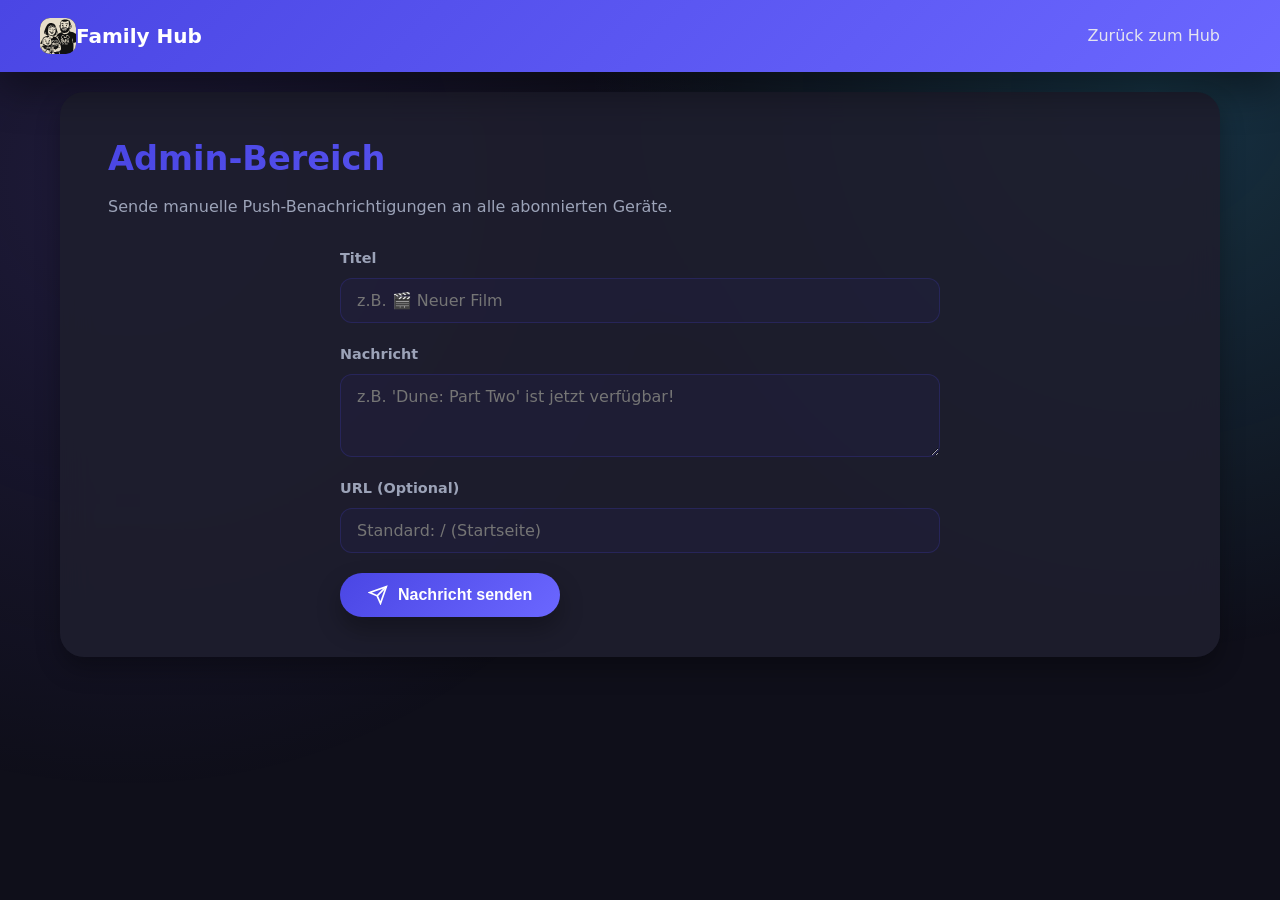
==== public/admin.html @ de60c460 "feat: Move admin area to a separate page" ====
<!DOCTYPE html>
<html lang="de">
<head>
    <meta charset="utf-8">
    <meta name="viewport" content="width=device-width, initial-scale=1.0, viewport-fit=cover">
    <title>Admin - Family Hub</title>
    <meta name="description" content="Admin-Bereich für den Family Hub.">
    <meta name="theme-color" content="#4A46E4">
    <link rel="stylesheet" href="styles.css">
</head>
<body>
    <!-- Sticky Header mit Navigation -->
    <header class="app-header">
        <div class="app-header__container">
            <div class="app-header__logo">
                <a href="index.html" style="display: flex; align-items: center; text-decoration: none; color: inherit;">
                    <img src="assets/icons/app-icon.svg" alt="Family Hub Logo">
                    <h1>Family Hub</h1>
                </a>
            </div>
            <nav class="app-header__nav">
                <a href="index.html" class="menu-item">Zurück zum Hub</a>
            </nav>
        </div>
    </header>

    <main>
        <!-- Admin Push Section -->
        <section id="admin" class="section" aria-labelledby="admin-heading">
            <div class="section__header">
                <h2 id="admin-heading">Admin-Bereich</h2>
                <p>Sende manuelle Push-Benachrichtigungen an alle abonnierten Geräte.</p>
            </div>
            <form id="pushForm" class="push-form">
                <div class="form-group">
                    <label for="pushTitle">Titel</label>
                    <input type="text" id="pushTitle" name="title" placeholder="z.B. 🎬 Neuer Film" required>
                </div>
                <div class="form-group">
                    <label for="pushBody">Nachricht</label>
                    <textarea id="pushBody" name="body" placeholder="z.B. 'Dune: Part Two' ist jetzt verfügbar!" required rows="3"></textarea>
                </div>
                <div class="form-group">
                    <label for="pushUrl">URL (Optional)</label>
                    <input type="text" id="pushUrl" name="url" placeholder="Standard: / (Startseite)">
                </div>
                <button type="submit" class="btn btn--primary">
                    <svg viewBox="0 0 24 24" fill="none" stroke="currentColor" stroke-width="2" style="width: 20px; height: 20px;">
                        <line x1="22" y1="2" x2="11" y2="13"></line><polygon points="22 2 15 22 11 13 2 9 22 2"></polygon>
                    </svg>
                    Nachricht senden
                </button>
                <div id="pushStatus" class="push-status"></div>
            </form>
        </section>
    </main>

    <script type="module" src="admin.js"></script>
</body>
</html>
---- public/styles.css ----
/* Family Hub - Enhanced Styles with Dark Mode, Modern Header & Animations */

:root {
    color-scheme: dark;

    /* Primary Colors */
    --color-primary: #4a46e4;
    --color-primary-dark: #362fbb;
    --color-primary-light: #6b67ff;

    /* Surface Colors (Dark Mode - Always) */
    --color-surface: #1e1e2e;
    --color-surface-alt: rgba(30, 30, 46, 0.9);
    --color-background: #0f0f1a;
    --color-text: #e4e4f0;
    --color-text-muted: #9ca3b8;

    /* Semantic Colors */
    --color-success: #10b981;
    --color-warning: #f59e0b;
    --color-error: #ef4444;
    --color-info: #3b82f6;

    /* Spacing & Layout */
    --radius-lg: 24px;
    --radius-md: 18px;
    --radius-sm: 12px;
    --radius-full: 999px;
    --dropdown-padding-block: clamp(20px, 3vw, 24px);
    --dropdown-padding-inline: clamp(24px, 6vw, 32px);

    /* Shadows */
    --shadow-lg: 0 32px 80px rgba(0, 0, 0, 0.5);
    --shadow-md: 0 18px 40px rgba(0, 0, 0, 0.4);
    --shadow-sm: 0 12px 24px rgba(0, 0, 0, 0.3);

    /* Typography */
    font-family: 'Segoe UI', system-ui, -apple-system, BlinkMacSystemFont, 'SF Pro Display', sans-serif;
    font-size: 16px;
    line-height: 1.6;

    /* Transitions */
    --transition-fast: 0.15s ease;
    --transition-base: 0.25s ease;
    --transition-slow: 0.4s ease;

    /* iOS Safe Areas */
    --safe-area-top: env(safe-area-inset-top, 0px);
    --safe-area-bottom: env(safe-area-inset-bottom, 0px);
    --safe-area-left: env(safe-area-inset-left, 0px);
    --safe-area-right: env(safe-area-inset-right, 0px);
    --header-offset: var(--safe-area-top);
}

@supports (padding-top: constant(safe-area-inset-top)) {
    :root {
        --safe-area-top: constant(safe-area-inset-top);
    }
}

@media (max-width: 768px) {
    :root {
        --header-offset: max(var(--safe-area-top), 12px);
    }
}

/* === BASE STYLES === */

* {
    box-sizing: border-box;
    margin: 0;
    padding: 0;
}

html {
    scroll-behavior: smooth;
    scroll-padding-top: calc(72px + var(--header-offset));
    height: 100%;
}

body {
    background: var(--color-background);
    color: var(--color-text);
    min-height: 100vh;
    padding-top: calc(72px + var(--header-offset)); /* Höhe des Headers */
    position: relative;
    width: 100%;
    overflow-x: hidden;
}

/* Gradient Background Overlay */
body::before {
    content: "";
    position: fixed;
    inset: 0;
    background: radial-gradient(circle at 10% 20%, rgba(116, 90, 241, 0.15), transparent 45%),
                radial-gradient(circle at 90% 10%, rgba(59, 215, 255, 0.18), transparent 40%);
    pointer-events: none;
    z-index: -2;
}

a {
    color: inherit;
    text-decoration: none;
    transition: color var(--transition-fast);
}

a:hover {
    color: var(--color-primary);
}

/* === STICKY HEADER === */

.app-header {
    position: fixed;
    top: 0;
    left: 0;
    right: 0;
    height: calc(72px + var(--header-offset));
    width: 100%;
    z-index: 9999;
    background: linear-gradient(135deg, var(--color-primary), var(--color-primary-light));
    box-shadow: var(--shadow-md);
    padding-top: var(--header-offset);
    display: flex;
    align-items: center;
    justify-content: center;
    transform: translateZ(0);
    will-change: transform;
    backface-visibility: hidden;
}

.app-header__container {
    width: min(1200px, 95vw);
    display: flex;
    justify-content: space-between;
    align-items: center;
}

.app-header__logo {
    display: flex;
    align-items: center;
    gap: 12px;
    color: white;
    text-decoration: none;
}

.app-header__logo img {
    height: 36px;
    border-radius: 10px;
}

.app-header__logo h1 {
    font-size: 1.25rem;
    font-weight: 600;
    white-space: nowrap;
}

.app-header__nav {
    display: flex;
    align-items: center;
    gap: 8px;
    position: relative;
}

.app-header__action {
    position: relative;
    display: flex;
    align-items: center;
}

.app-header__action--notifications {
    justify-content: flex-end;
}

.app-header__action--menu {
    justify-content: flex-end;
}

.nav-link {
    padding: 8px 16px;
    border-radius: var(--radius-full);
    color: rgba(255, 255, 255, 0.85);
    font-weight: 500;
    transition: all var(--transition-fast);
    font-size: 14px;
}

.nav-link:hover,
.nav-link:focus {
    color: white;
    background: rgba(255, 255, 255, 0.15);
}

.nav-link.active {
    color: white;
    background: rgba(255, 255, 255, 0.25);
    font-weight: 600;
}

.notification-toggle {
    position: relative;
    padding: 8px;
    border: none;
    border-radius: 50%;
    background: rgba(255, 255, 255, 0.2);
    color: white;
    cursor: pointer;
    transition: all var(--transition-fast);
    display: flex;
    align-items: center;
    justify-content: center;
}

.notification-toggle:hover,
.notification-toggle:focus {
    background: rgba(255, 255, 255, 0.3);
    transform: scale(1.05);
}

.notification-toggle svg {
    width: 20px;
    height: 20px;
}

.notification-toggle.active {
    background: var(--color-success);
}

.notification-badge {
    position: absolute;
    top: -4px;
    right: -4px;
    min-width: 18px;
    height: 18px;
    border-radius: 50%;
    background: var(--color-error);
    color: white;
    font-size: 11px;
    font-weight: 700;
    display: flex;
    align-items: center;
    justify-content: center;
    padding: 0 4px;
    animation: pulse 2s infinite;
}

@keyframes pulse {
    0%, 100% { transform: scale(1); }
    50% { transform: scale(1.1); }
}

/* === HAMBURGER MENU === */

.menu-toggle {
    padding: 8px;
    border: none;
    border-radius: 50%;
    background: rgba(255, 255, 255, 0.2);
    color: white;
    cursor: pointer;
    transition: all var(--transition-fast);
    display: flex;
    align-items: center;
    justify-content: center;
}

.menu-toggle:hover,
.menu-toggle:focus {
    background: rgba(255, 255, 255, 0.3);
    transform: scale(1.05);
}

.menu-toggle svg {
    width: 20px;
    height: 20px;
}

.menu-dropdown {
    position: absolute;
    top: calc(100% + 12px);
    right: 0;
    left: auto;
    margin: 0;
    background: var(--color-surface);
    border-radius: var(--radius-md);
    box-shadow: var(--shadow-lg);
    min-width: 200px;
    overflow: hidden;
    z-index: 1001;
    animation: dropdownEnter 0.2s ease;
}

.menu-dropdown.is-hidden {
    display: none;
}

@keyframes dropdownEnter {
    from {
        opacity: 0;
        transform: translateY(-10px);
    }
    to {
        opacity: 1;
        transform: translateY(0);
    }
}

.menu-item {
    display: block;
    padding: 12px 20px;
    color: var(--color-text);
    font-weight: 500;
    transition: all var(--transition-fast);
    border-left: 3px solid transparent;
}

.menu-item:hover {
    background: rgba(74, 70, 228, 0.08);
    border-left-color: var(--color-primary);
    color: var(--color-primary);
}

.menu-item.active {
    background: rgba(74, 70, 228, 0.12);
    border-left-color: var(--color-primary);
    color: var(--color-primary);
    font-weight: 600;
}

/* === NOTIFICATION DROPDOWN === */

.notification-dropdown {
    position: absolute;
    top: calc(100% + 12px);
    left: auto;
    right: 0;
    margin: 0;
    background: var(--color-surface);
    border-radius: var(--radius-md);
    box-shadow: var(--shadow-lg);
    min-width: 320px;
    max-width: min(90vw, 400px);
    max-height: min(70vh, 500px);
    z-index: 1001;
    animation: dropdownEnter 0.2s ease;
    display: flex;
    flex-direction: column;
}

.notification-dropdown.is-hidden {
    display: none;
}

.notification-header {
    display: flex;
    justify-content: space-between;
    align-items: center;
    padding: var(--dropdown-padding-block) var(--dropdown-padding-inline);
    border-bottom: 1px solid rgba(74, 70, 228, 0.1);
}

.notification-header h3 {
    margin: 0;
    font-size: 1.1rem;
    font-weight: 700;
}

.btn-text {
    background: none;
    border: none;
    color: var(--color-primary);
    font-size: 0.85rem;
    font-weight: 600;
    cursor: pointer;
    padding: 4px 8px;
    border-radius: var(--radius-sm);
    transition: all var(--transition-fast);
}

.btn-text:hover {
    background: rgba(74, 70, 228, 0.08);
}

.push-enable-section {
    padding: var(--dropdown-padding-block) var(--dropdown-padding-inline);
    display: flex;
    flex-direction: column;
    gap: 12px;
    border-bottom: 1px solid rgba(74, 70, 228, 0.08);
    background: rgba(74, 70, 228, 0.04);
}

.push-enable-text {
    margin: 0;
    color: var(--color-text-muted);
    font-size: 0.9rem;
    line-height: 1.5;
}

.push-enable-section .btn {
    align-self: flex-start;
}

.notification-history {
    flex: 1;
    overflow-y: auto;
    padding: var(--dropdown-padding-block) var(--dropdown-padding-inline);
    border-top: 1px solid rgba(74, 70, 228, 0.08);
    min-height: 0; /* Wichtig: Erlaubt dem Container zu schrumpfen */
}

.notification-history__heading {
    margin: 0;
    font-size: 0.95rem;
    font-weight: 600;
    color: var(--color-text);
    margin-bottom: 12px; /* Abstand zur Liste */
}

.notification-history__list {
    list-style: none;
    margin: 0;
    padding: 0;
    display: flex;
    flex-direction: column;
    gap: 8px;
}

.notification-history__item {
    display: flex;
    flex-direction: column;
    gap: 6px;
    padding: 12px;
    border-radius: var(--radius-md);
    background: rgba(74, 70, 228, 0.08);
    transition: background var(--transition-fast), transform var(--transition-fast);
}

.notification-history__item--link {
    cursor: pointer;
}

.notification-history__item--link:hover {
    background: rgba(74, 70, 228, 0.12);
    transform: translateY(-1px);
}

.notification-history__item--link:focus-visible {
    outline: 2px solid var(--color-primary);
    outline-offset: 2px;
}

.notification-history__meta {
    display: flex;
    justify-content: space-between;
    align-items: baseline;
    gap: 12px;
    font-size: 0.8rem;
    color: var(--color-text-muted);
}

.notification-history__title {
    font-weight: 600;
    color: var(--color-text);
    flex: 1;
}

.notification-history__time {
    font-size: 0.75rem;
    color: var(--color-text-muted);
    white-space: nowrap;
}

.notification-history__body {
    margin: 0;
    font-size: 0.85rem;
    line-height: 1.4;
    color: var(--color-text);
}

.notification-history__hint {
    font-size: 0.75rem;
    color: var(--color-text-muted);
}

.notification-history__empty {
    padding: 16px;
    border-radius: var(--radius-md);
    background: rgba(74, 70, 228, 0.06);
    font-size: 0.85rem;
    color: var(--color-text-muted);
    text-align: center;
}

.notification-history.is-empty .notification-history__list {
    max-height: none;
}

.notification-list {
    list-style: none;
    padding: 0;
    margin: 0;
    overflow-y: auto;
    max-height: 420px;
}

.notification-item {
    padding: var(--dropdown-padding-block) var(--dropdown-padding-inline);
    border-bottom: 1px solid rgba(74, 70, 228, 0.05);
    transition: background var(--transition-fast);
    cursor: pointer;
}

.notification-item:hover {
    background: rgba(74, 70, 228, 0.05);
}

.notification-item.unread {
    background: rgba(74, 70, 228, 0.08);
    border-left: 3px solid var(--color-primary);
}

.notification-item__title {
    font-weight: 600;
    margin: 0 0 4px;
    font-size: 0.95rem;
    color: var(--color-text);
}

.notification-item__message {
    margin: 0 0 6px;
    font-size: 0.9rem;
    color: var(--color-text-muted);
    line-height: 1.4;
}

.notification-item__time {
    font-size: 0.8rem;
    color: var(--color-text-muted);
    font-weight: 500;
}

.notification-empty {
    padding: calc(var(--dropdown-padding-block) * 2) var(--dropdown-padding-inline);
    text-align: center;
    color: var(--color-text-muted);
    font-size: 0.9rem;
}

/* === MAIN CONTENT === */

main {
    width: min(1200px, 95vw);
    margin: 0 auto;
    padding: 20px;
    padding-bottom: max(80px, calc(80px + var(--safe-area-bottom)));
    position: relative;
    z-index: 1;
}

/* === QUICK STATS WIDGET === */

.quick-stats {
    display: grid;
    grid-template-columns: 1.2fr 1.5fr 1fr;  /* Angepasste Breiten für die drei Bereiche */
    gap: 20px;
    margin-bottom: 40px;
}

.stat-card {
    background: var(--color-surface);
    border-radius: var(--radius-lg);
    padding: 24px;
    display: flex;
    gap: 16px;
    align-items: flex-start;
    box-shadow: var(--shadow-sm);
    transition: all var(--transition-base);
    border: 2px solid transparent;
}

.stat-card.stat-card--active:hover {
    border-color: var(--color-success);
}

.stat-card:hover {
    transform: translateY(-4px);
    box-shadow: var(--shadow-md);
}

.stat-card--active {
    border-color: var(--color-success);
    background: linear-gradient(135deg, var(--color-surface), rgba(16, 185, 129, 0.05));
}

.stat-card--warning {
    border-color: var(--color-warning);
    background: linear-gradient(135deg, var(--color-surface), rgba(245, 158, 11, 0.05));
}

.stat-card__icon {
    font-size: 32px;
    width: 56px;
    height: 56px;
    display: flex;
    align-items: center;
    justify-content: center;
    background: linear-gradient(135deg, rgba(74, 70, 228, 0.1), rgba(74, 70, 228, 0.2));
    border-radius: var(--radius-md);
    flex-shrink: 0;
}

.stat-card__content {
    flex: 1;
}

.stat-card__content h3 {
    margin: 0 0 8px;
    font-size: 14px;
    font-weight: 600;
    text-transform: uppercase;
    letter-spacing: 0.05em;
    color: var(--color-text-muted);
}

.stat-card__value {
    margin: 0 0 4px;
    font-size: 20px;
    font-weight: 700;
    color: var(--color-text);
}

.stat-card__detail {
    margin: 0;
    font-size: 13px;
    color: var(--color-text-muted);
}

.stat-card__sneak-peek {
    margin-top: 16px;
    padding: 16px;
    background: rgba(74, 70, 228, 0.08);
    border-radius: var(--radius-md);
    border-left: 3px solid var(--color-primary);
}

.stat-card__sneak-peek-header {
    display: flex;
    align-items: center;
    justify-content: space-between;
    margin-bottom: 12px;
}

.stat-card__sneak-peek-title {
    font-size: 14px;
    font-weight: 600;
    color: var(--color-text);
}

.stat-card__sneak-peek-date {
    font-size: 12px;
    color: var(--color-text-muted);
    padding: 4px 8px;
    background: rgba(74, 70, 228, 0.1);
    border-radius: var(--radius-sm);
}

.stat-card__sneak-peek-grid {
    display: grid;
    grid-template-columns: repeat(2, 1fr);  /* 2x2 Grid */
    grid-template-rows: repeat(2, 1fr);     /* Explizit 2 Reihen */
    gap: 8px;  /* Kleinerer Abstand beibehalten */
    margin-bottom: 12px;
    height: calc(100% - 32px);  /* Volle Höhe minus Margin */
}

.stat-card__sneak-peek-item {
    position: relative;
    padding-top: 150%;  /* Filmplakat-Format (2:3) */
    border-radius: var(--radius-sm);
    overflow: hidden;
    background: rgba(74, 70, 228, 0.05);
    transition: all var(--transition-base);
    background-size: cover;  /* Bildausschnitt füllt das Format */
    background-position: center;
    background-repeat: no-repeat;
    box-shadow: var(--shadow-sm);
    border: 1px solid rgba(74, 70, 228, 0.1);  /* Subtle border */
}

.stat-card__sneak-peek-item:hover {
    transform: scale(1.05);
    box-shadow: var(--shadow-md);
}

.stat-card__sneak-peek-item::after {
    content: "";
    position: absolute;
    bottom: 0;
    left: 0;
    right: 0;
    height: 50%;
    background: linear-gradient(to top, rgba(0, 0, 0, 0.7), transparent);
    opacity: 0;
    transition: opacity var(--transition-base);
}

.stat-card__sneak-peek-item:hover::after {
    opacity: 1;
}

.stat-card__sneak-peek-summary {
    font-size: 12px;
    color: var(--color-text-muted);
    line-height: 1.4;
    margin-top: 12px;
    padding-top: 12px;
    border-top: 1px solid rgba(74, 70, 228, 0.1);
}

.stat-card__sneak-peek-footer {
    display: flex;
    align-items: center;
    justify-content: space-between;
    margin-top: 12px;
    padding-top: 12px;
    border-top: 1px solid rgba(74, 70, 228, 0.1);
}

.stat-card__sneak-peek-count {
    font-size: 12px;
    color: var(--color-text-muted);
}

.stat-card__sneak-peek-link {
    font-size: 12px;
    color: var(--color-primary);
    font-weight: 600;
    text-decoration: none;
    display: flex;
    align-items: center;
    gap: 4px;
}

.stat-card__sneak-peek-link:hover {
    text-decoration: underline;
}

.stat-card__sneak-peek-link::after {
    content: "→";
    font-size: 14px;
    transition: transform var(--transition-fast);
}

.stat-card__sneak-peek-link:hover::after {
    transform: translateX(2px);
}

.stat-card__cta {
    display: inline-flex;
    align-items: center;
    gap: 6px;
    margin-top: 14px;
    font-size: 13px;
    font-weight: 600;
    color: var(--color-primary);
    text-decoration: none;
    transition: color var(--transition-fast), transform var(--transition-fast);
}

.stat-card__cta::after {
    content: '→';
    font-size: 14px;
    transition: transform var(--transition-fast);
}

.stat-card__cta:hover {
    color: var(--color-primary-dark);
    transform: translateX(2px);
}

.stat-card__cta:hover::after {
    transform: translateX(2px);
}

.stat-card__cta.is-disabled {
    pointer-events: none;
    color: var(--color-text-muted);
    opacity: 0.6;
}

.stat-card__recent-grid {
    display: grid;
    grid-template-columns: repeat(2, 1fr);
    grid-template-rows: repeat(2, 1fr);
    gap: 8px;  /* Kleinerer Abstand */
    margin-top: 16px;
    height: calc(100% - 32px);  /* Volle Höhe minus Margin */
}

.recent-cover,
.stream-cover {
    position: relative;
    display: block;
    width: 100%;
    padding-top: 150%;
    border-radius: var(--radius-md);
    overflow: hidden;
    background: linear-gradient(135deg, rgba(74, 70, 228, 0.2), rgba(73, 157, 255, 0.16));
    background-size: cover;
    background-position: center;
    background-repeat: no-repeat;
    box-shadow: var(--shadow-sm);
    transition: transform var(--transition-base), box-shadow var(--transition-base);
}

.quick-stats {
    display: grid;
    grid-template-columns: repeat(auto-fit, minmax(280px, 1fr));
    gap: 20px;
    margin-bottom: 40px;
}

.stream-cover {
    position: relative;
    display: block;
    width: 100%;
    border-radius: var(--radius-md);
    overflow: hidden;
    background: linear-gradient(135deg, rgba(74, 70, 228, 0.2), rgba(73, 157, 255, 0.16));
    background-size: cover;
    background-position: center;
    background-repeat: no-repeat;
    box-shadow: var(--shadow-sm);
    transition: all var(--transition-base);
}

.stream-cover:hover {
    transform: translateY(-4px);
    box-shadow: var(--shadow-md);
}

.recent-cover::after {
    content: attr(data-title);
    position: absolute;
    inset: auto 0 0 0;
    padding: 8px 10px;
    font-size: 12px;
    color: white;
    background: linear-gradient(180deg, transparent, rgba(15, 17, 36, 0.85));
    opacity: 0;
    transition: opacity var(--transition-base);
    pointer-events: none;
}

.recent-cover:hover {
    transform: translateY(-4px);
    box-shadow: var(--shadow-md);
}

.recent-cover:hover::after {
    opacity: 1;
}

.recent-cover--link {
    cursor: pointer;
}

.recent-cover--link:focus-visible {
    outline: 2px solid var(--color-primary);
    outline-offset: 2px;
}

.recent-cover img {
    position: absolute;
    inset: 0;
    width: 100%;
    height: 100%;
    object-fit: contain;  /* Zeigt das gesamte Bild */
    background-color: rgba(74, 70, 228, 0.05);  /* Hintergrundfarbe für transparente Bereiche */
}

.recent-cover--placeholder {
    background: rgba(74, 70, 228, 0.08);
    border: 1px dashed rgba(74, 70, 228, 0.2);
    animation: recent-cover-pulse 1.6s infinite ease-in-out;
}

@keyframes recent-cover-pulse {
    0%, 100% {
        opacity: 0.5;
    }
    50% {
        opacity: 1;
    }
}

/* === SECTIONS === */

.section {
    background: var(--color-surface-alt);
    backdrop-filter: blur(16px);
    border-radius: var(--radius-lg);
    padding: 40px clamp(24px, 5vw, 48px);
    box-shadow: var(--shadow-sm);
    margin-bottom: 40px;
    scroll-margin-top: 80px; /* Offset für sticky header */
}

.section__header h2 {
    font-size: clamp(1.8rem, 3vw, 2.1rem);
    margin: 0 0 8px;
    font-weight: 700;
    background: linear-gradient(135deg, var(--color-primary), var(--color-primary-light));
    -webkit-background-clip: text;
    -webkit-text-fill-color: transparent;
    background-clip: text;
}

.section__header p {
    color: var(--color-text-muted);
    margin: 0 0 28px;
    max-width: 600px;
}

/* === PUSH FORM (ADMIN) === */

.push-form {
    max-width: 600px;
    margin: 0 auto;
    display: flex;
    flex-direction: column;
    gap: 20px;
}

.form-group {
    display: flex;
    flex-direction: column;
    gap: 8px;
}

.form-group label {
    font-weight: 600;
    font-size: 0.9rem;
    color: var(--color-text-muted);
}

.form-group input,
.form-group textarea {
    width: 100%;
    padding: 12px 16px;
    border-radius: var(--radius-sm);
    border: 1px solid rgba(74, 70, 228, 0.2);
    background: rgba(74, 70, 228, 0.05);
    color: var(--color-text);
    font-family: inherit;
    font-size: 1rem;
    transition: border-color var(--transition-fast), box-shadow var(--transition-fast);
}

.form-group input:focus,
.form-group textarea:focus {
    outline: none;
    border-color: var(--color-primary);
    box-shadow: 0 0 0 3px rgba(74, 70, 228, 0.3);
}

.form-group textarea {
    resize: vertical;
    min-height: 80px;
}

.push-form .btn {
    align-self: flex-start;
}

.push-status {
    margin-top: 8px;
    font-size: 0.9rem;
    font-weight: 500;
    padding: 10px 16px;
    border-radius: var(--radius-sm);
    display: none; /* Wird per JS sichtbar gemacht */
}

/* === SERVICES GRID === */

.services-grid {
    display: grid;
    grid-template-columns: repeat(auto-fill, minmax(240px, 1fr));
    gap: 20px;
}

.service-card {
    position: relative;
    padding: 24px;
    border-radius: var(--radius-md);
    background: var(--color-surface);
    border: 1px solid rgba(74, 70, 228, 0.1);
    box-shadow: var(--shadow-sm);
    transition: all var(--transition-base);
    display: grid;
    gap: 12px;
    cursor: pointer;
}

.service-card:hover,
.service-card:focus-visible {
    transform: translateY(-6px);
    box-shadow: var(--shadow-md);
    border-color: var(--color-primary);
}

.service-card__icon {
    width: 48px;
    height: 48px;
    border-radius: 12px;
    background: linear-gradient(135deg, rgba(74, 70, 228, 0.1), rgba(74, 70, 228, 0.2));
    display: grid;
    place-items: center;
}

.service-card__icon img {
    width: 28px;
    height: 28px;
    object-fit: contain;
}

.service-card__title {
    font-size: 1.15rem;
    margin: 0;
    font-weight: 600;
}

.service-card__description {
    margin: 0;
    color: var(--color-text-muted);
    font-size: 0.95rem;
    line-height: 1.5;
}

.service-card__link {
    margin-top: 4px;
    color: var(--color-primary);
    font-weight: 600;
    font-size: 0.95rem;
    display: flex;
    align-items: center;
    gap: 4px;
}

/* === NEWSLETTER === */

.newsletter-highlight {
    position: relative;
    border-radius: var(--radius-lg);
    padding: clamp(20px, 2.5vw, 28px);
    background: linear-gradient(155deg, rgba(74, 70, 228, 0.95), rgba(73, 157, 255, 0.85));
    color: #fff;
    box-shadow: var(--shadow-md);
    overflow: hidden;
    margin-bottom: 28px;
}

.newsletter-highlight header {
    display: flex;
    flex-direction: column;
    gap: 8px;
    margin-bottom: 20px;
}

.newsletter-highlight__title {
    font-size: clamp(1.4rem, 2.5vw, 1.7rem);
    margin: 0;
    font-weight: 700;
}

.newsletter-highlight__date {
    font-size: 0.9rem;
    opacity: 0.85;
    display: inline-flex;
    align-items: center;
    gap: 6px;
    font-weight: 500;
}

.newsletter-highlight__meta {
    display: grid;
    grid-template-columns: repeat(auto-fit, minmax(200px, 1fr));
    gap: 12px;
}

.highlight-card {
    background: rgba(255, 255, 255, 0.17);
    backdrop-filter: blur(8px);
    border-radius: var(--radius-md);
    padding: 14px 16px;
    display: grid;
    gap: 8px;
}

.highlight-card h4 {
    margin: 0;
    font-size: 0.85rem;
    letter-spacing: 0.05em;
    text-transform: uppercase;
    opacity: 0.85;
    font-weight: 700;
}

.highlight-card ul {
    margin: 0;
    padding-left: 18px;
    font-size: 0.9rem;
}

.highlight-card li {
    margin-bottom: 4px;
    line-height: 1.4;
}

.highlight-card li:last-child {
    margin-bottom: 0;
}

.highlight-card__reason {
    display: block;
    font-size: 0.92rem;
    opacity: 0.85;
    margin-top: 4px;
    font-weight: 400;
}

.newsletter-highlight__cta {
    margin-top: 32px;
    display: inline-flex;
    align-items: center;
    gap: 12px;
    font-weight: 600;
    color: #fff;
    padding: 12px 24px;
    background: rgba(255, 255, 255, 0.2);
    border-radius: var(--radius-full);
    transition: all var(--transition-base);
}

.newsletter-highlight__cta:hover {
    background: rgba(255, 255, 255, 0.3);
    transform: translateX(4px);
}

.newsletter-highlight__cta svg {
    width: 20px;
    height: 20px;
}

/* Newsletter Archive */
.newsletter-archive {
    background: var(--color-surface);
    border-radius: var(--radius-lg);
    padding: clamp(20px, 2.5vw, 32px);
    box-shadow: var(--shadow-sm);
}

.newsletter-archive h3 {
    margin-top: 0;
    margin-bottom: 18px;
    font-size: 1.3rem;
}

.newsletter-list {
    list-style: none;
    padding: 0;
    margin: 0;
    display: grid;
    gap: 12px;
}

.newsletter-list__item {
    background: rgba(74, 70, 228, 0.06);
    border-radius: var(--radius-md);
    padding: 16px 20px;
    display: flex;
    flex-direction: column;
    gap: 8px;
    transition: all var(--transition-base);
    border: 1px solid transparent;
}

.newsletter-list__item:hover,
.newsletter-list__item:focus-within {
    transform: translateX(6px);
    box-shadow: var(--shadow-sm);
    border-color: var(--color-primary);
    background: rgba(74, 70, 228, 0.1);
}

.newsletter-list__title {
    font-weight: 600;
    display: flex;
    justify-content: space-between;
    align-items: center;
    gap: 12px;
    flex-wrap: wrap;
}

.newsletter-list__badges {
    display: inline-flex;
    gap: 8px;
}

.badge {
    padding: 4px 10px;
    border-radius: var(--radius-full);
    font-size: 0.8rem;
    background: rgba(74, 70, 228, 0.2);
    font-weight: 600;
}

.newsletter-list__meta {
    font-size: 0.9rem;
    color: var(--color-text-muted);
}

/* === BUTTONS === */

.btn {
    border: none;
    border-radius: var(--radius-full);
    padding: 12px 28px;
    font-weight: 600;
    cursor: pointer;
    transition: all var(--transition-base);
    display: inline-flex;
    align-items: center;
    gap: 10px;
    font-size: 1rem;
    text-align: center;
}

.btn--small {
    padding: 10px 20px;
    font-size: 0.9rem;
}

.btn:hover,
.btn:focus-visible {
    transform: translateY(-2px);
}

.btn--primary {
    background: linear-gradient(135deg, var(--color-primary), var(--color-primary-light));
    color: white;
    box-shadow: var(--shadow-sm);
}

.btn--primary:hover,
.btn--primary:focus-visible {
    box-shadow: var(--shadow-md);
}

.btn--secondary {
    background: var(--color-surface);
    color: var(--color-primary);
    border: 2px solid var(--color-primary);
}

.btn--secondary:hover {
    background: var(--color-primary);
    color: white;
}

.btn--ghost {
    background: rgba(255, 255, 255, 0.16);
    color: #fff;
    border: 1px solid rgba(255, 255, 255, 0.35);
}

.btn svg {
    width: 20px;
    height: 20px;
}

/* === FOOTER === */

.footer {
    width: min(1200px, 95vw);
    margin: 0 auto 32px;
    padding: 32px;
    background: var(--color-surface);
    border-radius: var(--radius-lg);
    box-shadow: var(--shadow-sm);
}

.footer__actions {
    display: flex;
    gap: 16px;
    justify-content: center;
    flex-wrap: wrap;
    margin-bottom: 24px;
}

.footer__info {
    text-align: center;
    color: var(--color-text-muted);
    font-size: 0.92rem;
}

.footer__info p {
    margin: 4px 0;
}

.footer__links {
    display: flex;
    justify-content: center;
    gap: 12px;
    align-items: center;
}

.footer__links a {
    color: var(--color-primary);
    font-weight: 600;
}

/* === MODAL === */
.modal.is-hidden {
    display: none !important;
}


.modal {
    position: fixed;
    inset: 0;
    z-index: 2000;
    display: flex;
    align-items: center;
    justify-content: center;
    padding: 20px;
}

.modal__overlay {
    position: absolute;
    inset: 0;
    background: rgba(0, 0, 0, 0.6);
    backdrop-filter: blur(8px);
}

.modal__content {
    position: relative;
    background: var(--color-surface);
    border-radius: var(--radius-lg);
    padding: 32px;
    max-width: 480px;
    width: 100%;
    box-shadow: var(--shadow-lg);
    animation: modalEnter var(--transition-slow);
}

@keyframes modalEnter {
    from {
        opacity: 0;
        transform: scale(0.95) translateY(20px);
    }
    to {
        opacity: 1;
        transform: scale(1) translateY(0);
    }
}

.modal__content h2 {
    margin: 0 0 12px;
    font-size: 1.5rem;
}

.modal__content p {
    margin: 0 0 24px;
    color: var(--color-text-muted);
}

.modal__actions {
    display: flex;
    gap: 12px;
}

/* === PLACEHOLDER / LOADING === */

.placeholder {
    position: relative;
    border-radius: var(--radius-md);
    background: rgba(74, 70, 228, 0.05);
    padding: 24px;
    color: var(--color-text-muted);
    text-align: center;
    overflow: hidden;
}

.placeholder__shimmer {
    position: absolute;
    inset: 0;
    background: linear-gradient(90deg, transparent, rgba(255, 255, 255, 0.3), transparent);
    animation: shimmer 1.8s infinite;
}

@keyframes shimmer {
    0% { transform: translateX(-100%); }
    50%, 100% { transform: translateX(100%); }
}

/* === RESPONSIVE === */

@media (max-width: 768px) {
    .nav-link {
        font-size: 13px;
        padding: 6px 12px;
    }

    .quick-stats {
        grid-template-columns: 1fr;
    }

    .services-grid {
        grid-template-columns: 1fr;
    }

    .stat-card__recent-grid {
        grid-template-columns: repeat(2, 1fr);
        grid-template-rows: repeat(2, 1fr);
    }

    .newsletter-highlight__meta {
        grid-template-columns: 1fr;
    }

    .footer__actions {
        flex-direction: column;
        align-items: stretch;
    }

    .modal__content {
        padding: 24px;
    }

    .modal__actions {
        flex-direction: column;
    }
}

@media (max-width: 480px) {
    .app-header__nav .nav-link:not(.active) {
        display: none;
    }

    .stat-card__recent-grid {
        grid-template-columns: repeat(2, minmax(0, 1fr));
    }
}

/* === REDUCED MOTION === */

@media (prefers-reduced-motion: reduce) {
    *,
    *::before,
    *::after {
        animation-duration: 0.01ms !important;
        animation-iteration-count: 1 !important;
        transition-duration: 0.01ms !important;
        scroll-behavior: auto !important;
    }
}

/* === PRINT STYLES === */

@media print {
    .app-header,
    .notification-toggle,
    .footer__actions,
    .btn {
        display: none;
    }
}
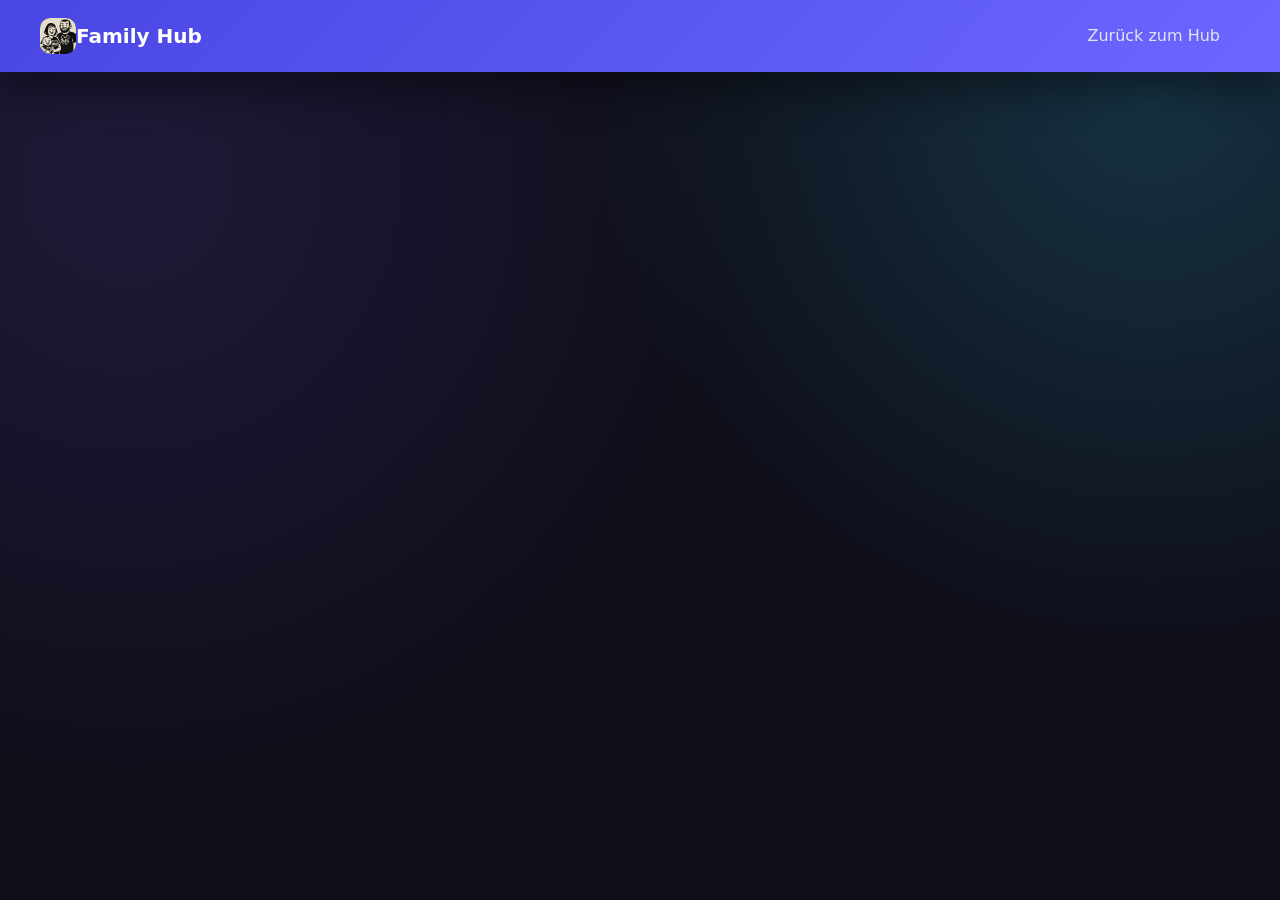
==== commit b80d0d19: "feat: Add subscription management to admin page" ====
--- a/public/admin.html
+++ b/public/admin.html
@@ -24,35 +24,6 @@
         </div>
     </header>
 
-    <main>
-        <!-- Admin Push Section -->
-        <section id="admin" class="section" aria-labelledby="admin-heading">
-            <div class="section__header">
-                <h2 id="admin-heading">Admin-Bereich</h2>
-                <p>Sende manuelle Push-Benachrichtigungen an alle abonnierten Geräte.</p>
-            </div>
-            <form id="pushForm" class="push-form">
-                <div class="form-group">
-                    <label for="pushTitle">Titel</label>
-                    <input type="text" id="pushTitle" name="title" placeholder="z.B. 🎬 Neuer Film" required>
-                </div>
-                <div class="form-group">
-                    <label for="pushBody">Nachricht</label>
-                    <textarea id="pushBody" name="body" placeholder="z.B. 'Dune: Part Two' ist jetzt verfügbar!" required rows="3"></textarea>
-                </div>
-                <div class="form-group">
-                    <label for="pushUrl">URL (Optional)</label>
-                    <input type="text" id="pushUrl" name="url" placeholder="Standard: / (Startseite)">
-                </div>
-                <button type="submit" class="btn btn--primary">
-                    <svg viewBox="0 0 24 24" fill="none" stroke="currentColor" stroke-width="2" style="width: 20px; height: 20px;">
-                        <line x1="22" y1="2" x2="11" y2="13"></line><polygon points="22 2 15 22 11 13 2 9 22 2"></polygon>
-                    </svg>
-                    Nachricht senden
-                </button>
-                <div id="pushStatus" class="push-status"></div>
-            </form>
-        </section>
     </main>
 
     <script type="module" src="admin.js"></script>
--- a/public/styles.css
+++ b/public/styles.css
@@ -1,1481 +1,1521 @@
-/* Family Hub - Enhanced Styles with Dark Mode, Modern Header & Animations */
-
-:root {
-    color-scheme: dark;
-
-    /* Primary Colors */
-    --color-primary: #4a46e4;
-    --color-primary-dark: #362fbb;
-    --color-primary-light: #6b67ff;
-
-    /* Surface Colors (Dark Mode - Always) */
-    --color-surface: #1e1e2e;
-    --color-surface-alt: rgba(30, 30, 46, 0.9);
-    --color-background: #0f0f1a;
-    --color-text: #e4e4f0;
-    --color-text-muted: #9ca3b8;
-
-    /* Semantic Colors */
-    --color-success: #10b981;
-    --color-warning: #f59e0b;
-    --color-error: #ef4444;
-    --color-info: #3b82f6;
-
-    /* Spacing & Layout */
-    --radius-lg: 24px;
-    --radius-md: 18px;
-    --radius-sm: 12px;
-    --radius-full: 999px;
-    --dropdown-padding-block: clamp(20px, 3vw, 24px);
-    --dropdown-padding-inline: clamp(24px, 6vw, 32px);
-
-    /* Shadows */
-    --shadow-lg: 0 32px 80px rgba(0, 0, 0, 0.5);
-    --shadow-md: 0 18px 40px rgba(0, 0, 0, 0.4);
-    --shadow-sm: 0 12px 24px rgba(0, 0, 0, 0.3);
-
-    /* Typography */
-    font-family: 'Segoe UI', system-ui, -apple-system, BlinkMacSystemFont, 'SF Pro Display', sans-serif;
-    font-size: 16px;
-    line-height: 1.6;
-
-    /* Transitions */
-    --transition-fast: 0.15s ease;
-    --transition-base: 0.25s ease;
-    --transition-slow: 0.4s ease;
-
-    /* iOS Safe Areas */
-    --safe-area-top: env(safe-area-inset-top, 0px);
-    --safe-area-bottom: env(safe-area-inset-bottom, 0px);
-    --safe-area-left: env(safe-area-inset-left, 0px);
-    --safe-area-right: env(safe-area-inset-right, 0px);
-    --header-offset: var(--safe-area-top);
-}
-
-@supports (padding-top: constant(safe-area-inset-top)) {
-    :root {
-        --safe-area-top: constant(safe-area-inset-top);
-    }
-}
-
-@media (max-width: 768px) {
-    :root {
-        --header-offset: max(var(--safe-area-top), 12px);
-    }
-}
-
-/* === BASE STYLES === */
-
-* {
-    box-sizing: border-box;
-    margin: 0;
-    padding: 0;
-}
-
-html {
-    scroll-behavior: smooth;
-    scroll-padding-top: calc(72px + var(--header-offset));
-    height: 100%;
-}
-
-body {
-    background: var(--color-background);
-    color: var(--color-text);
-    min-height: 100vh;
-    padding-top: calc(72px + var(--header-offset)); /* Höhe des Headers */
-    position: relative;
-    width: 100%;
-    overflow-x: hidden;
-}
-
-/* Gradient Background Overlay */
-body::before {
-    content: "";
-    position: fixed;
-    inset: 0;
-    background: radial-gradient(circle at 10% 20%, rgba(116, 90, 241, 0.15), transparent 45%),
-                radial-gradient(circle at 90% 10%, rgba(59, 215, 255, 0.18), transparent 40%);
-    pointer-events: none;
-    z-index: -2;
-}
-
-a {
-    color: inherit;
-    text-decoration: none;
-    transition: color var(--transition-fast);
-}
-
-a:hover {
-    color: var(--color-primary);
-}
-
-/* === STICKY HEADER === */
-
-.app-header {
-    position: fixed;
-    top: 0;
-    left: 0;
-    right: 0;
-    height: calc(72px + var(--header-offset));
-    width: 100%;
-    z-index: 9999;
-    background: linear-gradient(135deg, var(--color-primary), var(--color-primary-light));
-    box-shadow: var(--shadow-md);
-    padding-top: var(--header-offset);
-    display: flex;
-    align-items: center;
-    justify-content: center;
-    transform: translateZ(0);
-    will-change: transform;
-    backface-visibility: hidden;
-}
-
-.app-header__container {
-    width: min(1200px, 95vw);
-    display: flex;
-    justify-content: space-between;
-    align-items: center;
-}
-
-.app-header__logo {
-    display: flex;
-    align-items: center;
-    gap: 12px;
-    color: white;
-    text-decoration: none;
-}
-
-.app-header__logo img {
-    height: 36px;
-    border-radius: 10px;
-}
-
-.app-header__logo h1 {
-    font-size: 1.25rem;
-    font-weight: 600;
-    white-space: nowrap;
-}
-
-.app-header__nav {
-    display: flex;
-    align-items: center;
-    gap: 8px;
-    position: relative;
-}
-
-.app-header__action {
-    position: relative;
-    display: flex;
-    align-items: center;
-}
-
-.app-header__action--notifications {
-    justify-content: flex-end;
-}
-
-.app-header__action--menu {
-    justify-content: flex-end;
-}
-
-.nav-link {
-    padding: 8px 16px;
-    border-radius: var(--radius-full);
-    color: rgba(255, 255, 255, 0.85);
-    font-weight: 500;
-    transition: all var(--transition-fast);
-    font-size: 14px;
-}
-
-.nav-link:hover,
-.nav-link:focus {
-    color: white;
-    background: rgba(255, 255, 255, 0.15);
-}
-
-.nav-link.active {
-    color: white;
-    background: rgba(255, 255, 255, 0.25);
-    font-weight: 600;
-}
-
-.notification-toggle {
-    position: relative;
-    padding: 8px;
-    border: none;
-    border-radius: 50%;
-    background: rgba(255, 255, 255, 0.2);
-    color: white;
-    cursor: pointer;
-    transition: all var(--transition-fast);
-    display: flex;
-    align-items: center;
-    justify-content: center;
-}
-
-.notification-toggle:hover,
-.notification-toggle:focus {
-    background: rgba(255, 255, 255, 0.3);
-    transform: scale(1.05);
-}
-
-.notification-toggle svg {
-    width: 20px;
-    height: 20px;
-}
-
-.notification-toggle.active {
-    background: var(--color-success);
-}
-
-.notification-badge {
-    position: absolute;
-    top: -4px;
-    right: -4px;
-    min-width: 18px;
-    height: 18px;
-    border-radius: 50%;
-    background: var(--color-error);
-    color: white;
-    font-size: 11px;
-    font-weight: 700;
-    display: flex;
-    align-items: center;
-    justify-content: center;
-    padding: 0 4px;
-    animation: pulse 2s infinite;
-}
-
-@keyframes pulse {
-    0%, 100% { transform: scale(1); }
-    50% { transform: scale(1.1); }
-}
-
-/* === HAMBURGER MENU === */
-
-.menu-toggle {
-    padding: 8px;
-    border: none;
-    border-radius: 50%;
-    background: rgba(255, 255, 255, 0.2);
-    color: white;
-    cursor: pointer;
-    transition: all var(--transition-fast);
-    display: flex;
-    align-items: center;
-    justify-content: center;
-}
-
-.menu-toggle:hover,
-.menu-toggle:focus {
-    background: rgba(255, 255, 255, 0.3);
-    transform: scale(1.05);
-}
-
-.menu-toggle svg {
-    width: 20px;
-    height: 20px;
-}
-
-.menu-dropdown {
-    position: absolute;
-    top: calc(100% + 12px);
-    right: 0;
-    left: auto;
-    margin: 0;
-    background: var(--color-surface);
-    border-radius: var(--radius-md);
-    box-shadow: var(--shadow-lg);
-    min-width: 200px;
-    overflow: hidden;
-    z-index: 1001;
-    animation: dropdownEnter 0.2s ease;
-}
-
-.menu-dropdown.is-hidden {
-    display: none;
-}
-
-@keyframes dropdownEnter {
-    from {
-        opacity: 0;
-        transform: translateY(-10px);
-    }
-    to {
-        opacity: 1;
-        transform: translateY(0);
-    }
-}
-
-.menu-item {
-    display: block;
-    padding: 12px 20px;
-    color: var(--color-text);
-    font-weight: 500;
-    transition: all var(--transition-fast);
-    border-left: 3px solid transparent;
-}
-
-.menu-item:hover {
-    background: rgba(74, 70, 228, 0.08);
-    border-left-color: var(--color-primary);
-    color: var(--color-primary);
-}
-
-.menu-item.active {
-    background: rgba(74, 70, 228, 0.12);
-    border-left-color: var(--color-primary);
-    color: var(--color-primary);
-    font-weight: 600;
-}
-
-/* === NOTIFICATION DROPDOWN === */
-
-.notification-dropdown {
-    position: absolute;
-    top: calc(100% + 12px);
-    left: auto;
-    right: 0;
-    margin: 0;
-    background: var(--color-surface);
-    border-radius: var(--radius-md);
-    box-shadow: var(--shadow-lg);
-    min-width: 320px;
-    max-width: min(90vw, 400px);
-    max-height: min(70vh, 500px);
-    z-index: 1001;
-    animation: dropdownEnter 0.2s ease;
-    display: flex;
-    flex-direction: column;
-}
-
-.notification-dropdown.is-hidden {
-    display: none;
-}
-
-.notification-header {
-    display: flex;
-    justify-content: space-between;
-    align-items: center;
-    padding: var(--dropdown-padding-block) var(--dropdown-padding-inline);
-    border-bottom: 1px solid rgba(74, 70, 228, 0.1);
-}
-
-.notification-header h3 {
-    margin: 0;
-    font-size: 1.1rem;
-    font-weight: 700;
-}
-
-.btn-text {
-    background: none;
-    border: none;
-    color: var(--color-primary);
-    font-size: 0.85rem;
-    font-weight: 600;
-    cursor: pointer;
-    padding: 4px 8px;
-    border-radius: var(--radius-sm);
-    transition: all var(--transition-fast);
-}
-
-.btn-text:hover {
-    background: rgba(74, 70, 228, 0.08);
-}
-
-.push-enable-section {
-    padding: var(--dropdown-padding-block) var(--dropdown-padding-inline);
-    display: flex;
-    flex-direction: column;
-    gap: 12px;
-    border-bottom: 1px solid rgba(74, 70, 228, 0.08);
-    background: rgba(74, 70, 228, 0.04);
-}
-
-.push-enable-text {
-    margin: 0;
-    color: var(--color-text-muted);
-    font-size: 0.9rem;
-    line-height: 1.5;
-}
-
-.push-enable-section .btn {
-    align-self: flex-start;
-}
-
-.notification-history {
-    flex: 1;
-    overflow-y: auto;
-    padding: var(--dropdown-padding-block) var(--dropdown-padding-inline);
-    border-top: 1px solid rgba(74, 70, 228, 0.08);
-    min-height: 0; /* Wichtig: Erlaubt dem Container zu schrumpfen */
-}
-
-.notification-history__heading {
-    margin: 0;
-    font-size: 0.95rem;
-    font-weight: 600;
-    color: var(--color-text);
-    margin-bottom: 12px; /* Abstand zur Liste */
-}
-
-.notification-history__list {
-    list-style: none;
-    margin: 0;
-    padding: 0;
-    display: flex;
-    flex-direction: column;
-    gap: 8px;
-}
-
-.notification-history__item {
-    display: flex;
-    flex-direction: column;
-    gap: 6px;
-    padding: 12px;
-    border-radius: var(--radius-md);
-    background: rgba(74, 70, 228, 0.08);
-    transition: background var(--transition-fast), transform var(--transition-fast);
-}
-
-.notification-history__item--link {
-    cursor: pointer;
-}
-
-.notification-history__item--link:hover {
-    background: rgba(74, 70, 228, 0.12);
-    transform: translateY(-1px);
-}
-
-.notification-history__item--link:focus-visible {
-    outline: 2px solid var(--color-primary);
-    outline-offset: 2px;
-}
-
-.notification-history__meta {
-    display: flex;
-    justify-content: space-between;
-    align-items: baseline;
-    gap: 12px;
-    font-size: 0.8rem;
-    color: var(--color-text-muted);
-}
-
-.notification-history__title {
-    font-weight: 600;
-    color: var(--color-text);
-    flex: 1;
-}
-
-.notification-history__time {
-    font-size: 0.75rem;
-    color: var(--color-text-muted);
-    white-space: nowrap;
-}
-
-.notification-history__body {
-    margin: 0;
-    font-size: 0.85rem;
-    line-height: 1.4;
-    color: var(--color-text);
-}
-
-.notification-history__hint {
-    font-size: 0.75rem;
-    color: var(--color-text-muted);
-}
-
-.notification-history__empty {
-    padding: 16px;
-    border-radius: var(--radius-md);
-    background: rgba(74, 70, 228, 0.06);
-    font-size: 0.85rem;
-    color: var(--color-text-muted);
-    text-align: center;
-}
-
-.notification-history.is-empty .notification-history__list {
-    max-height: none;
-}
-
-.notification-list {
-    list-style: none;
-    padding: 0;
-    margin: 0;
-    overflow-y: auto;
-    max-height: 420px;
-}
-
-.notification-item {
-    padding: var(--dropdown-padding-block) var(--dropdown-padding-inline);
-    border-bottom: 1px solid rgba(74, 70, 228, 0.05);
-    transition: background var(--transition-fast);
-    cursor: pointer;
-}
-
-.notification-item:hover {
-    background: rgba(74, 70, 228, 0.05);
-}
-
-.notification-item.unread {
-    background: rgba(74, 70, 228, 0.08);
-    border-left: 3px solid var(--color-primary);
-}
-
-.notification-item__title {
-    font-weight: 600;
-    margin: 0 0 4px;
-    font-size: 0.95rem;
-    color: var(--color-text);
-}
-
-.notification-item__message {
-    margin: 0 0 6px;
-    font-size: 0.9rem;
-    color: var(--color-text-muted);
-    line-height: 1.4;
-}
-
-.notification-item__time {
-    font-size: 0.8rem;
-    color: var(--color-text-muted);
-    font-weight: 500;
-}
-
-.notification-empty {
-    padding: calc(var(--dropdown-padding-block) * 2) var(--dropdown-padding-inline);
-    text-align: center;
-    color: var(--color-text-muted);
-    font-size: 0.9rem;
-}
-
-/* === MAIN CONTENT === */
-
-main {
-    width: min(1200px, 95vw);
-    margin: 0 auto;
-    padding: 20px;
-    padding-bottom: max(80px, calc(80px + var(--safe-area-bottom)));
-    position: relative;
-    z-index: 1;
-}
-
-/* === QUICK STATS WIDGET === */
-
-.quick-stats {
-    display: grid;
-    grid-template-columns: 1.2fr 1.5fr 1fr;  /* Angepasste Breiten für die drei Bereiche */
-    gap: 20px;
-    margin-bottom: 40px;
-}
-
-.stat-card {
-    background: var(--color-surface);
-    border-radius: var(--radius-lg);
-    padding: 24px;
-    display: flex;
-    gap: 16px;
-    align-items: flex-start;
-    box-shadow: var(--shadow-sm);
-    transition: all var(--transition-base);
-    border: 2px solid transparent;
-}
-
-.stat-card.stat-card--active:hover {
-    border-color: var(--color-success);
-}
-
-.stat-card:hover {
-    transform: translateY(-4px);
-    box-shadow: var(--shadow-md);
-}
-
-.stat-card--active {
-    border-color: var(--color-success);
-    background: linear-gradient(135deg, var(--color-surface), rgba(16, 185, 129, 0.05));
-}
-
-.stat-card--warning {
-    border-color: var(--color-warning);
-    background: linear-gradient(135deg, var(--color-surface), rgba(245, 158, 11, 0.05));
-}
-
-.stat-card__icon {
-    font-size: 32px;
-    width: 56px;
-    height: 56px;
-    display: flex;
-    align-items: center;
-    justify-content: center;
-    background: linear-gradient(135deg, rgba(74, 70, 228, 0.1), rgba(74, 70, 228, 0.2));
-    border-radius: var(--radius-md);
-    flex-shrink: 0;
-}
-
-.stat-card__content {
-    flex: 1;
-}
-
-.stat-card__content h3 {
-    margin: 0 0 8px;
-    font-size: 14px;
-    font-weight: 600;
-    text-transform: uppercase;
-    letter-spacing: 0.05em;
-    color: var(--color-text-muted);
-}
-
-.stat-card__value {
-    margin: 0 0 4px;
-    font-size: 20px;
-    font-weight: 700;
-    color: var(--color-text);
-}
-
-.stat-card__detail {
-    margin: 0;
-    font-size: 13px;
-    color: var(--color-text-muted);
-}
-
-.stat-card__sneak-peek {
-    margin-top: 16px;
-    padding: 16px;
-    background: rgba(74, 70, 228, 0.08);
-    border-radius: var(--radius-md);
-    border-left: 3px solid var(--color-primary);
-}
-
-.stat-card__sneak-peek-header {
-    display: flex;
-    align-items: center;
-    justify-content: space-between;
-    margin-bottom: 12px;
-}
-
-.stat-card__sneak-peek-title {
-    font-size: 14px;
-    font-weight: 600;
-    color: var(--color-text);
-}
-
-.stat-card__sneak-peek-date {
-    font-size: 12px;
-    color: var(--color-text-muted);
-    padding: 4px 8px;
-    background: rgba(74, 70, 228, 0.1);
-    border-radius: var(--radius-sm);
-}
-
-.stat-card__sneak-peek-grid {
-    display: grid;
-    grid-template-columns: repeat(2, 1fr);  /* 2x2 Grid */
-    grid-template-rows: repeat(2, 1fr);     /* Explizit 2 Reihen */
-    gap: 8px;  /* Kleinerer Abstand beibehalten */
-    margin-bottom: 12px;
-    height: calc(100% - 32px);  /* Volle Höhe minus Margin */
-}
-
-.stat-card__sneak-peek-item {
-    position: relative;
-    padding-top: 150%;  /* Filmplakat-Format (2:3) */
-    border-radius: var(--radius-sm);
-    overflow: hidden;
-    background: rgba(74, 70, 228, 0.05);
-    transition: all var(--transition-base);
-    background-size: cover;  /* Bildausschnitt füllt das Format */
-    background-position: center;
-    background-repeat: no-repeat;
-    box-shadow: var(--shadow-sm);
-    border: 1px solid rgba(74, 70, 228, 0.1);  /* Subtle border */
-}
-
-.stat-card__sneak-peek-item:hover {
-    transform: scale(1.05);
-    box-shadow: var(--shadow-md);
-}
-
-.stat-card__sneak-peek-item::after {
-    content: "";
-    position: absolute;
-    bottom: 0;
-    left: 0;
-    right: 0;
-    height: 50%;
-    background: linear-gradient(to top, rgba(0, 0, 0, 0.7), transparent);
-    opacity: 0;
-    transition: opacity var(--transition-base);
-}
-
-.stat-card__sneak-peek-item:hover::after {
-    opacity: 1;
-}
-
-.stat-card__sneak-peek-summary {
-    font-size: 12px;
-    color: var(--color-text-muted);
-    line-height: 1.4;
-    margin-top: 12px;
-    padding-top: 12px;
-    border-top: 1px solid rgba(74, 70, 228, 0.1);
-}
-
-.stat-card__sneak-peek-footer {
-    display: flex;
-    align-items: center;
-    justify-content: space-between;
-    margin-top: 12px;
-    padding-top: 12px;
-    border-top: 1px solid rgba(74, 70, 228, 0.1);
-}
-
-.stat-card__sneak-peek-count {
-    font-size: 12px;
-    color: var(--color-text-muted);
-}
-
-.stat-card__sneak-peek-link {
-    font-size: 12px;
-    color: var(--color-primary);
-    font-weight: 600;
-    text-decoration: none;
-    display: flex;
-    align-items: center;
-    gap: 4px;
-}
-
-.stat-card__sneak-peek-link:hover {
-    text-decoration: underline;
-}
-
-.stat-card__sneak-peek-link::after {
-    content: "→";
-    font-size: 14px;
-    transition: transform var(--transition-fast);
-}
-
-.stat-card__sneak-peek-link:hover::after {
-    transform: translateX(2px);
-}
-
-.stat-card__cta {
-    display: inline-flex;
-    align-items: center;
-    gap: 6px;
-    margin-top: 14px;
-    font-size: 13px;
-    font-weight: 600;
-    color: var(--color-primary);
-    text-decoration: none;
-    transition: color var(--transition-fast), transform var(--transition-fast);
-}
-
-.stat-card__cta::after {
-    content: '→';
-    font-size: 14px;
-    transition: transform var(--transition-fast);
-}
-
-.stat-card__cta:hover {
-    color: var(--color-primary-dark);
-    transform: translateX(2px);
-}
-
-.stat-card__cta:hover::after {
-    transform: translateX(2px);
-}
-
-.stat-card__cta.is-disabled {
-    pointer-events: none;
-    color: var(--color-text-muted);
-    opacity: 0.6;
-}
-
-.stat-card__recent-grid {
-    display: grid;
-    grid-template-columns: repeat(2, 1fr);
-    grid-template-rows: repeat(2, 1fr);
-    gap: 8px;  /* Kleinerer Abstand */
-    margin-top: 16px;
-    height: calc(100% - 32px);  /* Volle Höhe minus Margin */
-}
-
-.recent-cover,
-.stream-cover {
-    position: relative;
-    display: block;
-    width: 100%;
-    padding-top: 150%;
-    border-radius: var(--radius-md);
-    overflow: hidden;
-    background: linear-gradient(135deg, rgba(74, 70, 228, 0.2), rgba(73, 157, 255, 0.16));
-    background-size: cover;
-    background-position: center;
-    background-repeat: no-repeat;
-    box-shadow: var(--shadow-sm);
-    transition: transform var(--transition-base), box-shadow var(--transition-base);
-}
-
-.quick-stats {
-    display: grid;
-    grid-template-columns: repeat(auto-fit, minmax(280px, 1fr));
-    gap: 20px;
-    margin-bottom: 40px;
-}
-
-.stream-cover {
-    position: relative;
-    display: block;
-    width: 100%;
-    border-radius: var(--radius-md);
-    overflow: hidden;
-    background: linear-gradient(135deg, rgba(74, 70, 228, 0.2), rgba(73, 157, 255, 0.16));
-    background-size: cover;
-    background-position: center;
-    background-repeat: no-repeat;
-    box-shadow: var(--shadow-sm);
-    transition: all var(--transition-base);
-}
-
-.stream-cover:hover {
-    transform: translateY(-4px);
-    box-shadow: var(--shadow-md);
-}
-
-.recent-cover::after {
-    content: attr(data-title);
-    position: absolute;
-    inset: auto 0 0 0;
-    padding: 8px 10px;
-    font-size: 12px;
-    color: white;
-    background: linear-gradient(180deg, transparent, rgba(15, 17, 36, 0.85));
-    opacity: 0;
-    transition: opacity var(--transition-base);
-    pointer-events: none;
-}
-
-.recent-cover:hover {
-    transform: translateY(-4px);
-    box-shadow: var(--shadow-md);
-}
-
-.recent-cover:hover::after {
-    opacity: 1;
-}
-
-.recent-cover--link {
-    cursor: pointer;
-}
-
-.recent-cover--link:focus-visible {
-    outline: 2px solid var(--color-primary);
-    outline-offset: 2px;
-}
-
-.recent-cover img {
-    position: absolute;
-    inset: 0;
-    width: 100%;
-    height: 100%;
-    object-fit: contain;  /* Zeigt das gesamte Bild */
-    background-color: rgba(74, 70, 228, 0.05);  /* Hintergrundfarbe für transparente Bereiche */
-}
-
-.recent-cover--placeholder {
-    background: rgba(74, 70, 228, 0.08);
-    border: 1px dashed rgba(74, 70, 228, 0.2);
-    animation: recent-cover-pulse 1.6s infinite ease-in-out;
-}
-
-@keyframes recent-cover-pulse {
-    0%, 100% {
-        opacity: 0.5;
-    }
-    50% {
-        opacity: 1;
-    }
-}
-
-/* === SECTIONS === */
-
-.section {
-    background: var(--color-surface-alt);
-    backdrop-filter: blur(16px);
-    border-radius: var(--radius-lg);
-    padding: 40px clamp(24px, 5vw, 48px);
-    box-shadow: var(--shadow-sm);
-    margin-bottom: 40px;
-    scroll-margin-top: 80px; /* Offset für sticky header */
-}
-
-.section__header h2 {
-    font-size: clamp(1.8rem, 3vw, 2.1rem);
-    margin: 0 0 8px;
-    font-weight: 700;
-    background: linear-gradient(135deg, var(--color-primary), var(--color-primary-light));
-    -webkit-background-clip: text;
-    -webkit-text-fill-color: transparent;
-    background-clip: text;
-}
-
-.section__header p {
-    color: var(--color-text-muted);
-    margin: 0 0 28px;
-    max-width: 600px;
-}
-
-/* === PUSH FORM (ADMIN) === */
-
-.push-form {
-    max-width: 600px;
-    margin: 0 auto;
-    display: flex;
-    flex-direction: column;
-    gap: 20px;
-}
-
-.form-group {
-    display: flex;
-    flex-direction: column;
-    gap: 8px;
-}
-
-.form-group label {
-    font-weight: 600;
-    font-size: 0.9rem;
-    color: var(--color-text-muted);
-}
-
-.form-group input,
-.form-group textarea {
-    width: 100%;
-    padding: 12px 16px;
-    border-radius: var(--radius-sm);
-    border: 1px solid rgba(74, 70, 228, 0.2);
-    background: rgba(74, 70, 228, 0.05);
-    color: var(--color-text);
-    font-family: inherit;
-    font-size: 1rem;
-    transition: border-color var(--transition-fast), box-shadow var(--transition-fast);
-}
-
-.form-group input:focus,
-.form-group textarea:focus {
-    outline: none;
-    border-color: var(--color-primary);
-    box-shadow: 0 0 0 3px rgba(74, 70, 228, 0.3);
-}
-
-.form-group textarea {
-    resize: vertical;
-    min-height: 80px;
-}
-
-.push-form .btn {
-    align-self: flex-start;
-}
-
-.push-status {
-    margin-top: 8px;
-    font-size: 0.9rem;
-    font-weight: 500;
-    padding: 10px 16px;
-    border-radius: var(--radius-sm);
-    display: none; /* Wird per JS sichtbar gemacht */
-}
-
-/* === SERVICES GRID === */
-
-.services-grid {
-    display: grid;
-    grid-template-columns: repeat(auto-fill, minmax(240px, 1fr));
-    gap: 20px;
-}
-
-.service-card {
-    position: relative;
-    padding: 24px;
-    border-radius: var(--radius-md);
-    background: var(--color-surface);
-    border: 1px solid rgba(74, 70, 228, 0.1);
-    box-shadow: var(--shadow-sm);
-    transition: all var(--transition-base);
-    display: grid;
-    gap: 12px;
-    cursor: pointer;
-}
-
-.service-card:hover,
-.service-card:focus-visible {
-    transform: translateY(-6px);
-    box-shadow: var(--shadow-md);
-    border-color: var(--color-primary);
-}
-
-.service-card__icon {
-    width: 48px;
-    height: 48px;
-    border-radius: 12px;
-    background: linear-gradient(135deg, rgba(74, 70, 228, 0.1), rgba(74, 70, 228, 0.2));
-    display: grid;
-    place-items: center;
-}
-
-.service-card__icon img {
-    width: 28px;
-    height: 28px;
-    object-fit: contain;
-}
-
-.service-card__title {
-    font-size: 1.15rem;
-    margin: 0;
-    font-weight: 600;
-}
-
-.service-card__description {
-    margin: 0;
-    color: var(--color-text-muted);
-    font-size: 0.95rem;
-    line-height: 1.5;
-}
-
-.service-card__link {
-    margin-top: 4px;
-    color: var(--color-primary);
-    font-weight: 600;
-    font-size: 0.95rem;
-    display: flex;
-    align-items: center;
-    gap: 4px;
-}
-
-/* === NEWSLETTER === */
-
-.newsletter-highlight {
-    position: relative;
-    border-radius: var(--radius-lg);
-    padding: clamp(20px, 2.5vw, 28px);
-    background: linear-gradient(155deg, rgba(74, 70, 228, 0.95), rgba(73, 157, 255, 0.85));
-    color: #fff;
-    box-shadow: var(--shadow-md);
-    overflow: hidden;
-    margin-bottom: 28px;
-}
-
-.newsletter-highlight header {
-    display: flex;
-    flex-direction: column;
-    gap: 8px;
-    margin-bottom: 20px;
-}
-
-.newsletter-highlight__title {
-    font-size: clamp(1.4rem, 2.5vw, 1.7rem);
-    margin: 0;
-    font-weight: 700;
-}
-
-.newsletter-highlight__date {
-    font-size: 0.9rem;
-    opacity: 0.85;
-    display: inline-flex;
-    align-items: center;
-    gap: 6px;
-    font-weight: 500;
-}
-
-.newsletter-highlight__meta {
-    display: grid;
-    grid-template-columns: repeat(auto-fit, minmax(200px, 1fr));
-    gap: 12px;
-}
-
-.highlight-card {
-    background: rgba(255, 255, 255, 0.17);
-    backdrop-filter: blur(8px);
-    border-radius: var(--radius-md);
-    padding: 14px 16px;
-    display: grid;
-    gap: 8px;
-}
-
-.highlight-card h4 {
-    margin: 0;
-    font-size: 0.85rem;
-    letter-spacing: 0.05em;
-    text-transform: uppercase;
-    opacity: 0.85;
-    font-weight: 700;
-}
-
-.highlight-card ul {
-    margin: 0;
-    padding-left: 18px;
-    font-size: 0.9rem;
-}
-
-.highlight-card li {
-    margin-bottom: 4px;
-    line-height: 1.4;
-}
-
-.highlight-card li:last-child {
-    margin-bottom: 0;
-}
-
-.highlight-card__reason {
-    display: block;
-    font-size: 0.92rem;
-    opacity: 0.85;
-    margin-top: 4px;
-    font-weight: 400;
-}
-
-.newsletter-highlight__cta {
-    margin-top: 32px;
-    display: inline-flex;
-    align-items: center;
-    gap: 12px;
-    font-weight: 600;
-    color: #fff;
-    padding: 12px 24px;
-    background: rgba(255, 255, 255, 0.2);
-    border-radius: var(--radius-full);
-    transition: all var(--transition-base);
-}
-
-.newsletter-highlight__cta:hover {
-    background: rgba(255, 255, 255, 0.3);
-    transform: translateX(4px);
-}
-
-.newsletter-highlight__cta svg {
-    width: 20px;
-    height: 20px;
-}
-
-/* Newsletter Archive */
-.newsletter-archive {
-    background: var(--color-surface);
-    border-radius: var(--radius-lg);
-    padding: clamp(20px, 2.5vw, 32px);
-    box-shadow: var(--shadow-sm);
-}
-
-.newsletter-archive h3 {
-    margin-top: 0;
-    margin-bottom: 18px;
-    font-size: 1.3rem;
-}
-
-.newsletter-list {
-    list-style: none;
-    padding: 0;
-    margin: 0;
-    display: grid;
-    gap: 12px;
-}
-
-.newsletter-list__item {
-    background: rgba(74, 70, 228, 0.06);
-    border-radius: var(--radius-md);
-    padding: 16px 20px;
-    display: flex;
-    flex-direction: column;
-    gap: 8px;
-    transition: all var(--transition-base);
-    border: 1px solid transparent;
-}
-
-.newsletter-list__item:hover,
-.newsletter-list__item:focus-within {
-    transform: translateX(6px);
-    box-shadow: var(--shadow-sm);
-    border-color: var(--color-primary);
-    background: rgba(74, 70, 228, 0.1);
-}
-
-.newsletter-list__title {
-    font-weight: 600;
-    display: flex;
-    justify-content: space-between;
-    align-items: center;
-    gap: 12px;
-    flex-wrap: wrap;
-}
-
-.newsletter-list__badges {
-    display: inline-flex;
-    gap: 8px;
-}
-
-.badge {
-    padding: 4px 10px;
-    border-radius: var(--radius-full);
-    font-size: 0.8rem;
-    background: rgba(74, 70, 228, 0.2);
-    font-weight: 600;
-}
-
-.newsletter-list__meta {
-    font-size: 0.9rem;
-    color: var(--color-text-muted);
-}
-
-/* === BUTTONS === */
-
-.btn {
-    border: none;
-    border-radius: var(--radius-full);
-    padding: 12px 28px;
-    font-weight: 600;
-    cursor: pointer;
-    transition: all var(--transition-base);
-    display: inline-flex;
-    align-items: center;
-    gap: 10px;
-    font-size: 1rem;
-    text-align: center;
-}
-
-.btn--small {
-    padding: 10px 20px;
-    font-size: 0.9rem;
-}
-
-.btn:hover,
-.btn:focus-visible {
-    transform: translateY(-2px);
-}
-
-.btn--primary {
-    background: linear-gradient(135deg, var(--color-primary), var(--color-primary-light));
-    color: white;
-    box-shadow: var(--shadow-sm);
-}
-
-.btn--primary:hover,
-.btn--primary:focus-visible {
-    box-shadow: var(--shadow-md);
-}
-
-.btn--secondary {
-    background: var(--color-surface);
-    color: var(--color-primary);
-    border: 2px solid var(--color-primary);
-}
-
-.btn--secondary:hover {
-    background: var(--color-primary);
-    color: white;
-}
-
-.btn--ghost {
-    background: rgba(255, 255, 255, 0.16);
-    color: #fff;
-    border: 1px solid rgba(255, 255, 255, 0.35);
-}
-
-.btn svg {
-    width: 20px;
-    height: 20px;
-}
-
-/* === FOOTER === */
-
-.footer {
-    width: min(1200px, 95vw);
-    margin: 0 auto 32px;
-    padding: 32px;
-    background: var(--color-surface);
-    border-radius: var(--radius-lg);
-    box-shadow: var(--shadow-sm);
-}
-
-.footer__actions {
-    display: flex;
-    gap: 16px;
-    justify-content: center;
-    flex-wrap: wrap;
-    margin-bottom: 24px;
-}
-
-.footer__info {
-    text-align: center;
-    color: var(--color-text-muted);
-    font-size: 0.92rem;
-}
-
-.footer__info p {
-    margin: 4px 0;
-}
-
-.footer__links {
-    display: flex;
-    justify-content: center;
-    gap: 12px;
-    align-items: center;
-}
-
-.footer__links a {
-    color: var(--color-primary);
-    font-weight: 600;
-}
-
-/* === MODAL === */
-.modal.is-hidden {
-    display: none !important;
-}
-
-
-.modal {
-    position: fixed;
-    inset: 0;
-    z-index: 2000;
-    display: flex;
-    align-items: center;
-    justify-content: center;
-    padding: 20px;
-}
-
-.modal__overlay {
-    position: absolute;
-    inset: 0;
-    background: rgba(0, 0, 0, 0.6);
-    backdrop-filter: blur(8px);
-}
-
-.modal__content {
-    position: relative;
-    background: var(--color-surface);
-    border-radius: var(--radius-lg);
-    padding: 32px;
-    max-width: 480px;
-    width: 100%;
-    box-shadow: var(--shadow-lg);
-    animation: modalEnter var(--transition-slow);
-}
-
-@keyframes modalEnter {
-    from {
-        opacity: 0;
-        transform: scale(0.95) translateY(20px);
-    }
-    to {
-        opacity: 1;
-        transform: scale(1) translateY(0);
-    }
-}
-
-.modal__content h2 {
-    margin: 0 0 12px;
-    font-size: 1.5rem;
-}
-
-.modal__content p {
-    margin: 0 0 24px;
-    color: var(--color-text-muted);
-}
-
-.modal__actions {
-    display: flex;
-    gap: 12px;
-}
-
-/* === PLACEHOLDER / LOADING === */
-
-.placeholder {
-    position: relative;
-    border-radius: var(--radius-md);
-    background: rgba(74, 70, 228, 0.05);
-    padding: 24px;
-    color: var(--color-text-muted);
-    text-align: center;
-    overflow: hidden;
-}
-
-.placeholder__shimmer {
-    position: absolute;
-    inset: 0;
-    background: linear-gradient(90deg, transparent, rgba(255, 255, 255, 0.3), transparent);
-    animation: shimmer 1.8s infinite;
-}
-
-@keyframes shimmer {
-    0% { transform: translateX(-100%); }
-    50%, 100% { transform: translateX(100%); }
-}
-
-/* === RESPONSIVE === */
-
-@media (max-width: 768px) {
-    .nav-link {
-        font-size: 13px;
-        padding: 6px 12px;
-    }
-
-    .quick-stats {
-        grid-template-columns: 1fr;
-    }
-
-    .services-grid {
-        grid-template-columns: 1fr;
-    }
-
-    .stat-card__recent-grid {
-        grid-template-columns: repeat(2, 1fr);
-        grid-template-rows: repeat(2, 1fr);
-    }
-
-    .newsletter-highlight__meta {
-        grid-template-columns: 1fr;
-    }
-
-    .footer__actions {
-        flex-direction: column;
-        align-items: stretch;
-    }
-
-    .modal__content {
-        padding: 24px;
-    }
-
-    .modal__actions {
-        flex-direction: column;
-    }
-}
-
-@media (max-width: 480px) {
-    .app-header__nav .nav-link:not(.active) {
-        display: none;
-    }
-
-    .stat-card__recent-grid {
-        grid-template-columns: repeat(2, minmax(0, 1fr));
-    }
-}
-
-/* === REDUCED MOTION === */
-
-@media (prefers-reduced-motion: reduce) {
-    *,
-    *::before,
-    *::after {
-        animation-duration: 0.01ms !important;
-        animation-iteration-count: 1 !important;
-        transition-duration: 0.01ms !important;
-        scroll-behavior: auto !important;
-    }
-}
-
-/* === PRINT STYLES === */
-
-@media print {
-    .app-header,
-    .notification-toggle,
-    .footer__actions,
-    .btn {
-        display: none;
-    }
-}
+/* Family Hub - Enhanced Styles with Dark Mode, Modern Header & Animations */
+
+:root {
+    color-scheme: dark;
+
+    /* Primary Colors */
+    --color-primary: #4a46e4;
+    --color-primary-dark: #362fbb;
+    --color-primary-light: #6b67ff;
+
+    /* Surface Colors (Dark Mode - Always) */
+    --color-surface: #1e1e2e;
+    --color-surface-alt: rgba(30, 30, 46, 0.9);
+    --color-background: #0f0f1a;
+    --color-text: #e4e4f0;
+    --color-text-muted: #9ca3b8;
+
+    /* Semantic Colors */
+    --color-success: #10b981;
+    --color-warning: #f59e0b;
+    --color-error: #ef4444;
+    --color-info: #3b82f6;
+
+    /* Spacing & Layout */
+    --radius-lg: 24px;
+    --radius-md: 18px;
+    --radius-sm: 12px;
+    --radius-full: 999px;
+    --dropdown-padding-block: clamp(20px, 3vw, 24px);
+    --dropdown-padding-inline: clamp(24px, 6vw, 32px);
+
+    /* Shadows */
+    --shadow-lg: 0 32px 80px rgba(0, 0, 0, 0.5);
+    --shadow-md: 0 18px 40px rgba(0, 0, 0, 0.4);
+    --shadow-sm: 0 12px 24px rgba(0, 0, 0, 0.3);
+
+    /* Typography */
+    font-family: 'Segoe UI', system-ui, -apple-system, BlinkMacSystemFont, 'SF Pro Display', sans-serif;
+    font-size: 16px;
+    line-height: 1.6;
+
+    /* Transitions */
+    --transition-fast: 0.15s ease;
+    --transition-base: 0.25s ease;
+    --transition-slow: 0.4s ease;
+
+    /* iOS Safe Areas */
+    --safe-area-top: env(safe-area-inset-top, 0px);
+    --safe-area-bottom: env(safe-area-inset-bottom, 0px);
+    --safe-area-left: env(safe-area-inset-left, 0px);
+    --safe-area-right: env(safe-area-inset-right, 0px);
+    --header-offset: var(--safe-area-top);
+}
+
+@supports (padding-top: constant(safe-area-inset-top)) {
+    :root {
+        --safe-area-top: constant(safe-area-inset-top);
+    }
+}
+
+@media (max-width: 768px) {
+    :root {
+        --header-offset: max(var(--safe-area-top), 12px);
+    }
+}
+
+/* === BASE STYLES === */
+
+* {
+    box-sizing: border-box;
+    margin: 0;
+    padding: 0;
+}
+
+html {
+    scroll-behavior: smooth;
+    scroll-padding-top: calc(72px + var(--header-offset));
+    height: 100%;
+}
+
+body {
+    background: var(--color-background);
+    color: var(--color-text);
+    min-height: 100vh;
+    padding-top: calc(72px + var(--header-offset)); /* Höhe des Headers */
+    position: relative;
+    width: 100%;
+    overflow-x: hidden;
+}
+
+/* Gradient Background Overlay */
+body::before {
+    content: "";
+    position: fixed;
+    inset: 0;
+    background: radial-gradient(circle at 10% 20%, rgba(116, 90, 241, 0.15), transparent 45%),
+                radial-gradient(circle at 90% 10%, rgba(59, 215, 255, 0.18), transparent 40%);
+    pointer-events: none;
+    z-index: -2;
+}
+
+a {
+    color: inherit;
+    text-decoration: none;
+    transition: color var(--transition-fast);
+}
+
+a:hover {
+    color: var(--color-primary);
+}
+
+/* === STICKY HEADER === */
+
+.app-header {
+    position: fixed;
+    top: 0;
+    left: 0;
+    right: 0;
+    height: calc(72px + var(--header-offset));
+    width: 100%;
+    z-index: 9999;
+    background: linear-gradient(135deg, var(--color-primary), var(--color-primary-light));
+    box-shadow: var(--shadow-md);
+    padding-top: var(--header-offset);
+    display: flex;
+    align-items: center;
+    justify-content: center;
+    transform: translateZ(0);
+    will-change: transform;
+    backface-visibility: hidden;
+}
+
+.app-header__container {
+    width: min(1200px, 95vw);
+    display: flex;
+    justify-content: space-between;
+    align-items: center;
+}
+
+.app-header__logo {
+    display: flex;
+    align-items: center;
+    gap: 12px;
+    color: white;
+    text-decoration: none;
+}
+
+.app-header__logo img {
+    height: 36px;
+    border-radius: 10px;
+}
+
+.app-header__logo h1 {
+    font-size: 1.25rem;
+    font-weight: 600;
+    white-space: nowrap;
+}
+
+.app-header__nav {
+    display: flex;
+    align-items: center;
+    gap: 8px;
+    position: relative;
+}
+
+.app-header__action {
+    position: relative;
+    display: flex;
+    align-items: center;
+}
+
+.app-header__action--notifications {
+    justify-content: flex-end;
+}
+
+.app-header__action--menu {
+    justify-content: flex-end;
+}
+
+.nav-link {
+    padding: 8px 16px;
+    border-radius: var(--radius-full);
+    color: rgba(255, 255, 255, 0.85);
+    font-weight: 500;
+    transition: all var(--transition-fast);
+    font-size: 14px;
+}
+
+.nav-link:hover,
+.nav-link:focus {
+    color: white;
+    background: rgba(255, 255, 255, 0.15);
+}
+
+.nav-link.active {
+    color: white;
+    background: rgba(255, 255, 255, 0.25);
+    font-weight: 600;
+}
+
+.notification-toggle {
+    position: relative;
+    padding: 8px;
+    border: none;
+    border-radius: 50%;
+    background: rgba(255, 255, 255, 0.2);
+    color: white;
+    cursor: pointer;
+    transition: all var(--transition-fast);
+    display: flex;
+    align-items: center;
+    justify-content: center;
+}
+
+.notification-toggle:hover,
+.notification-toggle:focus {
+    background: rgba(255, 255, 255, 0.3);
+    transform: scale(1.05);
+}
+
+.notification-toggle svg {
+    width: 20px;
+    height: 20px;
+}
+
+.notification-toggle.active {
+    background: var(--color-success);
+}
+
+.notification-badge {
+    position: absolute;
+    top: -4px;
+    right: -4px;
+    min-width: 18px;
+    height: 18px;
+    border-radius: 50%;
+    background: var(--color-error);
+    color: white;
+    font-size: 11px;
+    font-weight: 700;
+    display: flex;
+    align-items: center;
+    justify-content: center;
+    padding: 0 4px;
+    animation: pulse 2s infinite;
+}
+
+@keyframes pulse {
+    0%, 100% { transform: scale(1); }
+    50% { transform: scale(1.1); }
+}
+
+/* === HAMBURGER MENU === */
+
+.menu-toggle {
+    padding: 8px;
+    border: none;
+    border-radius: 50%;
+    background: rgba(255, 255, 255, 0.2);
+    color: white;
+    cursor: pointer;
+    transition: all var(--transition-fast);
+    display: flex;
+    align-items: center;
+    justify-content: center;
+}
+
+.menu-toggle:hover,
+.menu-toggle:focus {
+    background: rgba(255, 255, 255, 0.3);
+    transform: scale(1.05);
+}
+
+.menu-toggle svg {
+    width: 20px;
+    height: 20px;
+}
+
+.menu-dropdown {
+    position: absolute;
+    top: calc(100% + 12px);
+    right: 0;
+    left: auto;
+    margin: 0;
+    background: var(--color-surface);
+    border-radius: var(--radius-md);
+    box-shadow: var(--shadow-lg);
+    min-width: 200px;
+    overflow: hidden;
+    z-index: 1001;
+    animation: dropdownEnter 0.2s ease;
+}
+
+.menu-dropdown.is-hidden {
+    display: none;
+}
+
+@keyframes dropdownEnter {
+    from {
+        opacity: 0;
+        transform: translateY(-10px);
+    }
+    to {
+        opacity: 1;
+        transform: translateY(0);
+    }
+}
+
+.menu-item {
+    display: block;
+    padding: 12px 20px;
+    color: var(--color-text);
+    font-weight: 500;
+    transition: all var(--transition-fast);
+    border-left: 3px solid transparent;
+}
+
+.menu-item:hover {
+    background: rgba(74, 70, 228, 0.08);
+    border-left-color: var(--color-primary);
+    color: var(--color-primary);
+}
+
+.menu-item.active {
+    background: rgba(74, 70, 228, 0.12);
+    border-left-color: var(--color-primary);
+    color: var(--color-primary);
+    font-weight: 600;
+}
+
+/* === NOTIFICATION DROPDOWN === */
+
+.notification-dropdown {
+    position: absolute;
+    top: calc(100% + 12px);
+    left: auto;
+    right: 0;
+    margin: 0;
+    background: var(--color-surface);
+    border-radius: var(--radius-md);
+    box-shadow: var(--shadow-lg);
+    min-width: 320px;
+    max-width: min(90vw, 400px);
+    max-height: min(70vh, 500px);
+    z-index: 1001;
+    animation: dropdownEnter 0.2s ease;
+    display: flex;
+    flex-direction: column;
+}
+
+.notification-dropdown.is-hidden {
+    display: none;
+}
+
+.notification-header {
+    display: flex;
+    justify-content: space-between;
+    align-items: center;
+    padding: var(--dropdown-padding-block) var(--dropdown-padding-inline);
+    border-bottom: 1px solid rgba(74, 70, 228, 0.1);
+}
+
+.notification-header h3 {
+    margin: 0;
+    font-size: 1.1rem;
+    font-weight: 700;
+}
+
+.btn-text {
+    background: none;
+    border: none;
+    color: var(--color-primary);
+    font-size: 0.85rem;
+    font-weight: 600;
+    cursor: pointer;
+    padding: 4px 8px;
+    border-radius: var(--radius-sm);
+    transition: all var(--transition-fast);
+}
+
+.btn-text:hover {
+    background: rgba(74, 70, 228, 0.08);
+}
+
+.push-enable-section {
+    padding: var(--dropdown-padding-block) var(--dropdown-padding-inline);
+    display: flex;
+    flex-direction: column;
+    gap: 12px;
+    border-bottom: 1px solid rgba(74, 70, 228, 0.08);
+    background: rgba(74, 70, 228, 0.04);
+}
+
+.push-enable-text {
+    margin: 0;
+    color: var(--color-text-muted);
+    font-size: 0.9rem;
+    line-height: 1.5;
+}
+
+.push-enable-section .btn {
+    align-self: flex-start;
+}
+
+.notification-history {
+    flex: 1;
+    overflow-y: auto;
+    padding: var(--dropdown-padding-block) var(--dropdown-padding-inline);
+    border-top: 1px solid rgba(74, 70, 228, 0.08);
+    min-height: 0; /* Wichtig: Erlaubt dem Container zu schrumpfen */
+}
+
+.notification-history__heading {
+    margin: 0;
+    font-size: 0.95rem;
+    font-weight: 600;
+    color: var(--color-text);
+    margin-bottom: 12px; /* Abstand zur Liste */
+}
+
+.notification-history__list {
+    list-style: none;
+    margin: 0;
+    padding: 0;
+    display: flex;
+    flex-direction: column;
+    gap: 8px;
+}
+
+.notification-history__item {
+    display: flex;
+    flex-direction: column;
+    gap: 6px;
+    padding: 12px;
+    border-radius: var(--radius-md);
+    background: rgba(74, 70, 228, 0.08);
+    transition: background var(--transition-fast), transform var(--transition-fast);
+}
+
+.notification-history__item--link {
+    cursor: pointer;
+}
+
+.notification-history__item--link:hover {
+    background: rgba(74, 70, 228, 0.12);
+    transform: translateY(-1px);
+}
+
+.notification-history__item--link:focus-visible {
+    outline: 2px solid var(--color-primary);
+    outline-offset: 2px;
+}
+
+.notification-history__meta {
+    display: flex;
+    justify-content: space-between;
+    align-items: baseline;
+    gap: 12px;
+    font-size: 0.8rem;
+    color: var(--color-text-muted);
+}
+
+.notification-history__title {
+    font-weight: 600;
+    color: var(--color-text);
+    flex: 1;
+}
+
+.notification-history__time {
+    font-size: 0.75rem;
+    color: var(--color-text-muted);
+    white-space: nowrap;
+}
+
+.notification-history__body {
+    margin: 0;
+    font-size: 0.85rem;
+    line-height: 1.4;
+    color: var(--color-text);
+}
+
+.notification-history__hint {
+    font-size: 0.75rem;
+    color: var(--color-text-muted);
+}
+
+.notification-history__empty {
+    padding: 16px;
+    border-radius: var(--radius-md);
+    background: rgba(74, 70, 228, 0.06);
+    font-size: 0.85rem;
+    color: var(--color-text-muted);
+    text-align: center;
+}
+
+.notification-history.is-empty .notification-history__list {
+    max-height: none;
+}
+
+.notification-list {
+    list-style: none;
+    padding: 0;
+    margin: 0;
+    overflow-y: auto;
+    max-height: 420px;
+}
+
+.notification-item {
+    padding: var(--dropdown-padding-block) var(--dropdown-padding-inline);
+    border-bottom: 1px solid rgba(74, 70, 228, 0.05);
+    transition: background var(--transition-fast);
+    cursor: pointer;
+}
+
+.notification-item:hover {
+    background: rgba(74, 70, 228, 0.05);
+}
+
+.notification-item.unread {
+    background: rgba(74, 70, 228, 0.08);
+    border-left: 3px solid var(--color-primary);
+}
+
+.notification-item__title {
+    font-weight: 600;
+    margin: 0 0 4px;
+    font-size: 0.95rem;
+    color: var(--color-text);
+}
+
+.notification-item__message {
+    margin: 0 0 6px;
+    font-size: 0.9rem;
+    color: var(--color-text-muted);
+    line-height: 1.4;
+}
+
+.notification-item__time {
+    font-size: 0.8rem;
+    color: var(--color-text-muted);
+    font-weight: 500;
+}
+
+.notification-empty {
+    padding: calc(var(--dropdown-padding-block) * 2) var(--dropdown-padding-inline);
+    text-align: center;
+    color: var(--color-text-muted);
+    font-size: 0.9rem;
+}
+
+/* === MAIN CONTENT === */
+
+main {
+    width: min(1200px, 95vw);
+    margin: 0 auto;
+    padding: 20px;
+    padding-bottom: max(80px, calc(80px + var(--safe-area-bottom)));
+    position: relative;
+    z-index: 1;
+}
+
+/* === QUICK STATS WIDGET === */
+
+.quick-stats {
+    display: grid;
+    grid-template-columns: 1.2fr 1.5fr 1fr;  /* Angepasste Breiten für die drei Bereiche */
+    gap: 20px;
+    margin-bottom: 40px;
+}
+
+.stat-card {
+    background: var(--color-surface);
+    border-radius: var(--radius-lg);
+    padding: 24px;
+    display: flex;
+    gap: 16px;
+    align-items: flex-start;
+    box-shadow: var(--shadow-sm);
+    transition: all var(--transition-base);
+    border: 2px solid transparent;
+}
+
+.stat-card.stat-card--active:hover {
+    border-color: var(--color-success);
+}
+
+.stat-card:hover {
+    transform: translateY(-4px);
+    box-shadow: var(--shadow-md);
+}
+
+.stat-card--active {
+    border-color: var(--color-success);
+    background: linear-gradient(135deg, var(--color-surface), rgba(16, 185, 129, 0.05));
+}
+
+.stat-card--warning {
+    border-color: var(--color-warning);
+    background: linear-gradient(135deg, var(--color-surface), rgba(245, 158, 11, 0.05));
+}
+
+.stat-card__icon {
+    font-size: 32px;
+    width: 56px;
+    height: 56px;
+    display: flex;
+    align-items: center;
+    justify-content: center;
+    background: linear-gradient(135deg, rgba(74, 70, 228, 0.1), rgba(74, 70, 228, 0.2));
+    border-radius: var(--radius-md);
+    flex-shrink: 0;
+}
+
+.stat-card__content {
+    flex: 1;
+}
+
+.stat-card__content h3 {
+    margin: 0 0 8px;
+    font-size: 14px;
+    font-weight: 600;
+    text-transform: uppercase;
+    letter-spacing: 0.05em;
+    color: var(--color-text-muted);
+}
+
+.stat-card__value {
+    margin: 0 0 4px;
+    font-size: 20px;
+    font-weight: 700;
+    color: var(--color-text);
+}
+
+.stat-card__detail {
+    margin: 0;
+    font-size: 13px;
+    color: var(--color-text-muted);
+}
+
+.stat-card__sneak-peek {
+    margin-top: 16px;
+    padding: 16px;
+    background: rgba(74, 70, 228, 0.08);
+    border-radius: var(--radius-md);
+    border-left: 3px solid var(--color-primary);
+}
+
+.stat-card__sneak-peek-header {
+    display: flex;
+    align-items: center;
+    justify-content: space-between;
+    margin-bottom: 12px;
+}
+
+.stat-card__sneak-peek-title {
+    font-size: 14px;
+    font-weight: 600;
+    color: var(--color-text);
+}
+
+.stat-card__sneak-peek-date {
+    font-size: 12px;
+    color: var(--color-text-muted);
+    padding: 4px 8px;
+    background: rgba(74, 70, 228, 0.1);
+    border-radius: var(--radius-sm);
+}
+
+.stat-card__sneak-peek-grid {
+    display: grid;
+    grid-template-columns: repeat(2, 1fr);  /* 2x2 Grid */
+    grid-template-rows: repeat(2, 1fr);     /* Explizit 2 Reihen */
+    gap: 8px;  /* Kleinerer Abstand beibehalten */
+    margin-bottom: 12px;
+    height: calc(100% - 32px);  /* Volle Höhe minus Margin */
+}
+
+.stat-card__sneak-peek-item {
+    position: relative;
+    padding-top: 150%;  /* Filmplakat-Format (2:3) */
+    border-radius: var(--radius-sm);
+    overflow: hidden;
+    background: rgba(74, 70, 228, 0.05);
+    transition: all var(--transition-base);
+    background-size: cover;  /* Bildausschnitt füllt das Format */
+    background-position: center;
+    background-repeat: no-repeat;
+    box-shadow: var(--shadow-sm);
+    border: 1px solid rgba(74, 70, 228, 0.1);  /* Subtle border */
+}
+
+.stat-card__sneak-peek-item:hover {
+    transform: scale(1.05);
+    box-shadow: var(--shadow-md);
+}
+
+.stat-card__sneak-peek-item::after {
+    content: "";
+    position: absolute;
+    bottom: 0;
+    left: 0;
+    right: 0;
+    height: 50%;
+    background: linear-gradient(to top, rgba(0, 0, 0, 0.7), transparent);
+    opacity: 0;
+    transition: opacity var(--transition-base);
+}
+
+.stat-card__sneak-peek-item:hover::after {
+    opacity: 1;
+}
+
+.stat-card__sneak-peek-summary {
+    font-size: 12px;
+    color: var(--color-text-muted);
+    line-height: 1.4;
+    margin-top: 12px;
+    padding-top: 12px;
+    border-top: 1px solid rgba(74, 70, 228, 0.1);
+}
+
+.stat-card__sneak-peek-footer {
+    display: flex;
+    align-items: center;
+    justify-content: space-between;
+    margin-top: 12px;
+    padding-top: 12px;
+    border-top: 1px solid rgba(74, 70, 228, 0.1);
+}
+
+.stat-card__sneak-peek-count {
+    font-size: 12px;
+    color: var(--color-text-muted);
+}
+
+.stat-card__sneak-peek-link {
+    font-size: 12px;
+    color: var(--color-primary);
+    font-weight: 600;
+    text-decoration: none;
+    display: flex;
+    align-items: center;
+    gap: 4px;
+}
+
+.stat-card__sneak-peek-link:hover {
+    text-decoration: underline;
+}
+
+.stat-card__sneak-peek-link::after {
+    content: "→";
+    font-size: 14px;
+    transition: transform var(--transition-fast);
+}
+
+.stat-card__sneak-peek-link:hover::after {
+    transform: translateX(2px);
+}
+
+.stat-card__cta {
+    display: inline-flex;
+    align-items: center;
+    gap: 6px;
+    margin-top: 14px;
+    font-size: 13px;
+    font-weight: 600;
+    color: var(--color-primary);
+    text-decoration: none;
+    transition: color var(--transition-fast), transform var(--transition-fast);
+}
+
+.stat-card__cta::after {
+    content: '→';
+    font-size: 14px;
+    transition: transform var(--transition-fast);
+}
+
+.stat-card__cta:hover {
+    color: var(--color-primary-dark);
+    transform: translateX(2px);
+}
+
+.stat-card__cta:hover::after {
+    transform: translateX(2px);
+}
+
+.stat-card__cta.is-disabled {
+    pointer-events: none;
+    color: var(--color-text-muted);
+    opacity: 0.6;
+}
+
+.stat-card__recent-grid {
+    display: grid;
+    grid-template-columns: repeat(2, 1fr);
+    grid-template-rows: repeat(2, 1fr);
+    gap: 8px;  /* Kleinerer Abstand */
+    margin-top: 16px;
+    height: calc(100% - 32px);  /* Volle Höhe minus Margin */
+}
+
+.recent-cover,
+.stream-cover {
+    position: relative;
+    display: block;
+    width: 100%;
+    padding-top: 150%;
+    border-radius: var(--radius-md);
+    overflow: hidden;
+    background: linear-gradient(135deg, rgba(74, 70, 228, 0.2), rgba(73, 157, 255, 0.16));
+    background-size: cover;
+    background-position: center;
+    background-repeat: no-repeat;
+    box-shadow: var(--shadow-sm);
+    transition: transform var(--transition-base), box-shadow var(--transition-base);
+}
+
+.quick-stats {
+    display: grid;
+    grid-template-columns: repeat(auto-fit, minmax(280px, 1fr));
+    gap: 20px;
+    margin-bottom: 40px;
+}
+
+.stream-cover {
+    position: relative;
+    display: block;
+    width: 100%;
+    border-radius: var(--radius-md);
+    overflow: hidden;
+    background: linear-gradient(135deg, rgba(74, 70, 228, 0.2), rgba(73, 157, 255, 0.16));
+    background-size: cover;
+    background-position: center;
+    background-repeat: no-repeat;
+    box-shadow: var(--shadow-sm);
+    transition: all var(--transition-base);
+}
+
+.stream-cover:hover {
+    transform: translateY(-4px);
+    box-shadow: var(--shadow-md);
+}
+
+.recent-cover::after {
+    content: attr(data-title);
+    position: absolute;
+    inset: auto 0 0 0;
+    padding: 8px 10px;
+    font-size: 12px;
+    color: white;
+    background: linear-gradient(180deg, transparent, rgba(15, 17, 36, 0.85));
+    opacity: 0;
+    transition: opacity var(--transition-base);
+    pointer-events: none;
+}
+
+.recent-cover:hover {
+    transform: translateY(-4px);
+    box-shadow: var(--shadow-md);
+}
+
+.recent-cover:hover::after {
+    opacity: 1;
+}
+
+.recent-cover--link {
+    cursor: pointer;
+}
+
+.recent-cover--link:focus-visible {
+    outline: 2px solid var(--color-primary);
+    outline-offset: 2px;
+}
+
+.recent-cover img {
+    position: absolute;
+    inset: 0;
+    width: 100%;
+    height: 100%;
+    object-fit: contain;  /* Zeigt das gesamte Bild */
+    background-color: rgba(74, 70, 228, 0.05);  /* Hintergrundfarbe für transparente Bereiche */
+}
+
+.recent-cover--placeholder {
+    background: rgba(74, 70, 228, 0.08);
+    border: 1px dashed rgba(74, 70, 228, 0.2);
+    animation: recent-cover-pulse 1.6s infinite ease-in-out;
+}
+
+@keyframes recent-cover-pulse {
+    0%, 100% {
+        opacity: 0.5;
+    }
+    50% {
+        opacity: 1;
+    }
+}
+
+/* === SECTIONS === */
+
+.section {
+    background: var(--color-surface-alt);
+    backdrop-filter: blur(16px);
+    border-radius: var(--radius-lg);
+    padding: 40px clamp(24px, 5vw, 48px);
+    box-shadow: var(--shadow-sm);
+    margin-bottom: 40px;
+    scroll-margin-top: 80px; /* Offset für sticky header */
+}
+
+.section__header h2 {
+    font-size: clamp(1.8rem, 3vw, 2.1rem);
+    margin: 0 0 8px;
+    font-weight: 700;
+    background: linear-gradient(135deg, var(--color-primary), var(--color-primary-light));
+    -webkit-background-clip: text;
+    -webkit-text-fill-color: transparent;
+    background-clip: text;
+}
+
+.section__header p {
+    color: var(--color-text-muted);
+    margin: 0 0 28px;
+    max-width: 600px;
+}
+
+/* === PUSH FORM (ADMIN) === */
+
+.push-form {
+    max-width: 600px;
+    margin: 0 auto;
+    display: flex;
+    flex-direction: column;
+    gap: 20px;
+}
+
+.form-group {
+    display: flex;
+    flex-direction: column;
+    gap: 8px;
+}
+
+.form-group label {
+    font-weight: 600;
+    font-size: 0.9rem;
+    color: var(--color-text-muted);
+}
+
+.form-group input,
+.form-group textarea {
+    width: 100%;
+    padding: 12px 16px;
+    border-radius: var(--radius-sm);
+    border: 1px solid rgba(74, 70, 228, 0.2);
+    background: rgba(74, 70, 228, 0.05);
+    color: var(--color-text);
+    font-family: inherit;
+    font-size: 1rem;
+    transition: border-color var(--transition-fast), box-shadow var(--transition-fast);
+}
+
+.form-group input:focus,
+.form-group textarea:focus {
+    outline: none;
+    border-color: var(--color-primary);
+    box-shadow: 0 0 0 3px rgba(74, 70, 228, 0.3);
+}
+
+.form-group textarea {
+    resize: vertical;
+    min-height: 80px;
+}
+
+.push-form .btn {
+    align-self: flex-start;
+}
+
+.push-status {
+    margin-top: 8px;
+    font-size: 0.9rem;
+    font-weight: 500;
+    padding: 10px 16px;
+    border-radius: var(--radius-sm);
+    display: none; /* Wird per JS sichtbar gemacht */
+}
+
+/* === SERVICES GRID === */
+
+.services-grid {
+    display: grid;
+    grid-template-columns: repeat(auto-fill, minmax(240px, 1fr));
+    gap: 20px;
+}
+
+.service-card {
+    position: relative;
+    padding: 24px;
+    border-radius: var(--radius-md);
+    background: var(--color-surface);
+    border: 1px solid rgba(74, 70, 228, 0.1);
+    box-shadow: var(--shadow-sm);
+    transition: all var(--transition-base);
+    display: grid;
+    gap: 12px;
+    cursor: pointer;
+}
+
+.service-card:hover,
+.service-card:focus-visible {
+    transform: translateY(-6px);
+    box-shadow: var(--shadow-md);
+    border-color: var(--color-primary);
+}
+
+.service-card__icon {
+    width: 48px;
+    height: 48px;
+    border-radius: 12px;
+    background: linear-gradient(135deg, rgba(74, 70, 228, 0.1), rgba(74, 70, 228, 0.2));
+    display: grid;
+    place-items: center;
+}
+
+.service-card__icon img {
+    width: 28px;
+    height: 28px;
+    object-fit: contain;
+}
+
+.service-card__title {
+    font-size: 1.15rem;
+    margin: 0;
+    font-weight: 600;
+}
+
+.service-card__description {
+    margin: 0;
+    color: var(--color-text-muted);
+    font-size: 0.95rem;
+    line-height: 1.5;
+}
+
+.service-card__link {
+    margin-top: 4px;
+    color: var(--color-primary);
+    font-weight: 600;
+    font-size: 0.95rem;
+    display: flex;
+    align-items: center;
+    gap: 4px;
+}
+
+/* === NEWSLETTER === */
+
+.newsletter-highlight {
+    position: relative;
+    border-radius: var(--radius-lg);
+    padding: clamp(20px, 2.5vw, 28px);
+    background: linear-gradient(155deg, rgba(74, 70, 228, 0.95), rgba(73, 157, 255, 0.85));
+    color: #fff;
+    box-shadow: var(--shadow-md);
+    overflow: hidden;
+    margin-bottom: 28px;
+}
+
+.newsletter-highlight header {
+    display: flex;
+    flex-direction: column;
+    gap: 8px;
+    margin-bottom: 20px;
+}
+
+.newsletter-highlight__title {
+    font-size: clamp(1.4rem, 2.5vw, 1.7rem);
+    margin: 0;
+    font-weight: 700;
+}
+
+.newsletter-highlight__date {
+    font-size: 0.9rem;
+    opacity: 0.85;
+    display: inline-flex;
+    align-items: center;
+    gap: 6px;
+    font-weight: 500;
+}
+
+.newsletter-highlight__meta {
+    display: grid;
+    grid-template-columns: repeat(auto-fit, minmax(200px, 1fr));
+    gap: 12px;
+}
+
+.highlight-card {
+    background: rgba(255, 255, 255, 0.17);
+    backdrop-filter: blur(8px);
+    border-radius: var(--radius-md);
+    padding: 14px 16px;
+    display: grid;
+    gap: 8px;
+}
+
+.highlight-card h4 {
+    margin: 0;
+    font-size: 0.85rem;
+    letter-spacing: 0.05em;
+    text-transform: uppercase;
+    opacity: 0.85;
+    font-weight: 700;
+}
+
+.highlight-card ul {
+    margin: 0;
+    padding-left: 18px;
+    font-size: 0.9rem;
+}
+
+.highlight-card li {
+    margin-bottom: 4px;
+    line-height: 1.4;
+}
+
+.highlight-card li:last-child {
+    margin-bottom: 0;
+}
+
+.highlight-card__reason {
+    display: block;
+    font-size: 0.92rem;
+    opacity: 0.85;
+    margin-top: 4px;
+    font-weight: 400;
+}
+
+.newsletter-highlight__cta {
+    margin-top: 32px;
+    display: inline-flex;
+    align-items: center;
+    gap: 12px;
+    font-weight: 600;
+    color: #fff;
+    padding: 12px 24px;
+    background: rgba(255, 255, 255, 0.2);
+    border-radius: var(--radius-full);
+    transition: all var(--transition-base);
+}
+
+.newsletter-highlight__cta:hover {
+    background: rgba(255, 255, 255, 0.3);
+    transform: translateX(4px);
+}
+
+.newsletter-highlight__cta svg {
+    width: 20px;
+    height: 20px;
+}
+
+/* Newsletter Archive */
+.newsletter-archive {
+    background: var(--color-surface);
+    border-radius: var(--radius-lg);
+    padding: clamp(20px, 2.5vw, 32px);
+    box-shadow: var(--shadow-sm);
+}
+
+.newsletter-archive h3 {
+    margin-top: 0;
+    margin-bottom: 18px;
+    font-size: 1.3rem;
+}
+
+.newsletter-list {
+    list-style: none;
+    padding: 0;
+    margin: 0;
+    display: grid;
+    gap: 12px;
+}
+
+.newsletter-list__item {
+    background: rgba(74, 70, 228, 0.06);
+    border-radius: var(--radius-md);
+    padding: 16px 20px;
+    display: flex;
+    flex-direction: column;
+    gap: 8px;
+    transition: all var(--transition-base);
+    border: 1px solid transparent;
+}
+
+.newsletter-list__item:hover,
+.newsletter-list__item:focus-within {
+    transform: translateX(6px);
+    box-shadow: var(--shadow-sm);
+    border-color: var(--color-primary);
+    background: rgba(74, 70, 228, 0.1);
+}
+
+.newsletter-list__title {
+    font-weight: 600;
+    display: flex;
+    justify-content: space-between;
+    align-items: center;
+    gap: 12px;
+    flex-wrap: wrap;
+}
+
+.newsletter-list__badges {
+    display: inline-flex;
+    gap: 8px;
+}
+
+.badge {
+    padding: 4px 10px;
+    border-radius: var(--radius-full);
+    font-size: 0.8rem;
+    background: rgba(74, 70, 228, 0.2);
+    font-weight: 600;
+}
+
+.newsletter-list__meta {
+    font-size: 0.9rem;
+    color: var(--color-text-muted);
+}
+
+/* === BUTTONS === */
+
+.btn {
+    border: none;
+    border-radius: var(--radius-full);
+    padding: 12px 28px;
+    font-weight: 600;
+    cursor: pointer;
+    transition: all var(--transition-base);
+    display: inline-flex;
+    align-items: center;
+    gap: 10px;
+    font-size: 1rem;
+    text-align: center;
+}
+
+.btn--small {
+    padding: 10px 20px;
+    font-size: 0.9rem;
+}
+
+.btn:hover,
+.btn:focus-visible {
+    transform: translateY(-2px);
+}
+
+.btn--primary {
+    background: linear-gradient(135deg, var(--color-primary), var(--color-primary-light));
+    color: white;
+    box-shadow: var(--shadow-sm);
+}
+
+.btn--primary:hover,
+.btn--primary:focus-visible {
+    box-shadow: var(--shadow-md);
+}
+
+.btn--secondary {
+    background: var(--color-surface);
+    color: var(--color-primary);
+    border: 2px solid var(--color-primary);
+}
+
+.btn--secondary:hover {
+    background: var(--color-primary);
+    color: white;
+}
+
+.btn--ghost {
+    background: rgba(255, 255, 255, 0.16);
+    color: #fff;
+    border: 1px solid rgba(255, 255, 255, 0.35);
+}
+
+.btn svg {
+    width: 20px;
+    height: 20px;
+}
+
+/* === FOOTER === */
+
+.footer {
+    width: min(1200px, 95vw);
+    margin: 0 auto 32px;
+    padding: 32px;
+    background: var(--color-surface);
+    border-radius: var(--radius-lg);
+    box-shadow: var(--shadow-sm);
+}
+
+.footer__actions {
+    display: flex;
+    gap: 16px;
+    justify-content: center;
+    flex-wrap: wrap;
+    margin-bottom: 24px;
+}
+
+.footer__info {
+    text-align: center;
+    color: var(--color-text-muted);
+    font-size: 0.92rem;
+}
+
+.footer__info p {
+    margin: 4px 0;
+}
+
+.footer__links {
+    display: flex;
+    justify-content: center;
+    gap: 12px;
+    align-items: center;
+}
+
+.footer__links a {
+    color: var(--color-primary);
+    font-weight: 600;
+}
+
+/* === MODAL === */
+.modal.is-hidden {
+    display: none !important;
+}
+
+
+.modal {
+    position: fixed;
+    inset: 0;
+    z-index: 2000;
+    display: flex;
+    align-items: center;
+    justify-content: center;
+    padding: 20px;
+}
+
+.modal__overlay {
+    position: absolute;
+    inset: 0;
+    background: rgba(0, 0, 0, 0.6);
+    backdrop-filter: blur(8px);
+}
+
+.modal__content {
+    position: relative;
+    background: var(--color-surface);
+    border-radius: var(--radius-lg);
+    padding: 32px;
+    max-width: 480px;
+    width: 100%;
+    box-shadow: var(--shadow-lg);
+    animation: modalEnter var(--transition-slow);
+}
+
+@keyframes modalEnter {
+    from {
+        opacity: 0;
+        transform: scale(0.95) translateY(20px);
+    }
+    to {
+        opacity: 1;
+        transform: scale(1) translateY(0);
+    }
+}
+
+.modal__content h2 {
+    margin: 0 0 12px;
+    font-size: 1.5rem;
+}
+
+.modal__content p {
+    margin: 0 0 24px;
+    color: var(--color-text-muted);
+}
+
+.modal__actions {
+    display: flex;
+    gap: 12px;
+}
+
+/* === PLACEHOLDER / LOADING === */
+
+.placeholder {
+    position: relative;
+    border-radius: var(--radius-md);
+    background: rgba(74, 70, 228, 0.05);
+    padding: 24px;
+    color: var(--color-text-muted);
+    text-align: center;
+    overflow: hidden;
+}
+
+.placeholder__shimmer {
+    position: absolute;
+    inset: 0;
+    background: linear-gradient(90deg, transparent, rgba(255, 255, 255, 0.3), transparent);
+    animation: shimmer 1.8s infinite;
+}
+
+@keyframes shimmer {
+    0% { transform: translateX(-100%); }
+    50%, 100% { transform: translateX(100%); }
+}
+
+/* === RESPONSIVE === */
+
+@media (max-width: 768px) {
+    .nav-link {
+        font-size: 13px;
+        padding: 6px 12px;
+    }
+
+    .quick-stats {
+        grid-template-columns: 1fr;
+    }
+
+    .services-grid {
+        grid-template-columns: 1fr;
+    }
+
+    .stat-card__recent-grid {
+        grid-template-columns: repeat(2, 1fr);
+        grid-template-rows: repeat(2, 1fr);
+    }
+
+    .newsletter-highlight__meta {
+        grid-template-columns: 1fr;
+    }
+
+    .footer__actions {
+        flex-direction: column;
+        align-items: stretch;
+    }
+
+    .modal__content {
+        padding: 24px;
+    }
+
+    .modal__actions {
+        flex-direction: column;
+    }
+}
+
+@media (max-width: 480px) {
+    .app-header__nav .nav-link:not(.active) {
+        display: none;
+    }
+
+    .stat-card__recent-grid {
+        grid-template-columns: repeat(2, minmax(0, 1fr));
+    }
+}
+
+/* === REDUCED MOTION === */
+
+@media (prefers-reduced-motion: reduce) {
+    *,
+    *::before,
+    *::after {
+        animation-duration: 0.01ms !important;
+        animation-iteration-count: 1 !important;
+        transition-duration: 0.01ms !important;
+        scroll-behavior: auto !important;
+    }
+}
+
+/* === PRINT STYLES === */
+
+@media print {
+    .app-header,
+    .notification-toggle,
+    .footer__actions,
+    .btn {
+        display: none;
+    }
+}
+/* === SUBSCRIPTION MANAGEMENT (ADMIN) === */
+
+.subscriptions-toolbar {
+    margin-bottom: 20px;
+}
+
+.subscription-list {
+    display: flex;
+    flex-direction: column;
+    gap: 12px;
+}
+
+.subscription-item {
+    display: flex;
+    justify-content: space-between;
+    align-items: center;
+    padding: 16px;
+    background: rgba(74, 70, 228, 0.08);
+    border-radius: var(--radius-md);
+    gap: 16px;
+}
+
+.subscription-item__endpoint {
+    font-family: 'Courier New', Courier, monospace;
+    font-size: 0.85rem;
+    color: var(--color-text-muted);
+    word-break: break-all;
+    flex: 1;
+}
+
+.subscription-item .btn--danger {
+    background: var(--color-error);
+    color: white;
+    padding: 8px 16px;
+    font-size: 0.85rem;
+}
+
+.subscription-item .btn--danger:hover {
+    background: #c53030; /* Darker red */
+}
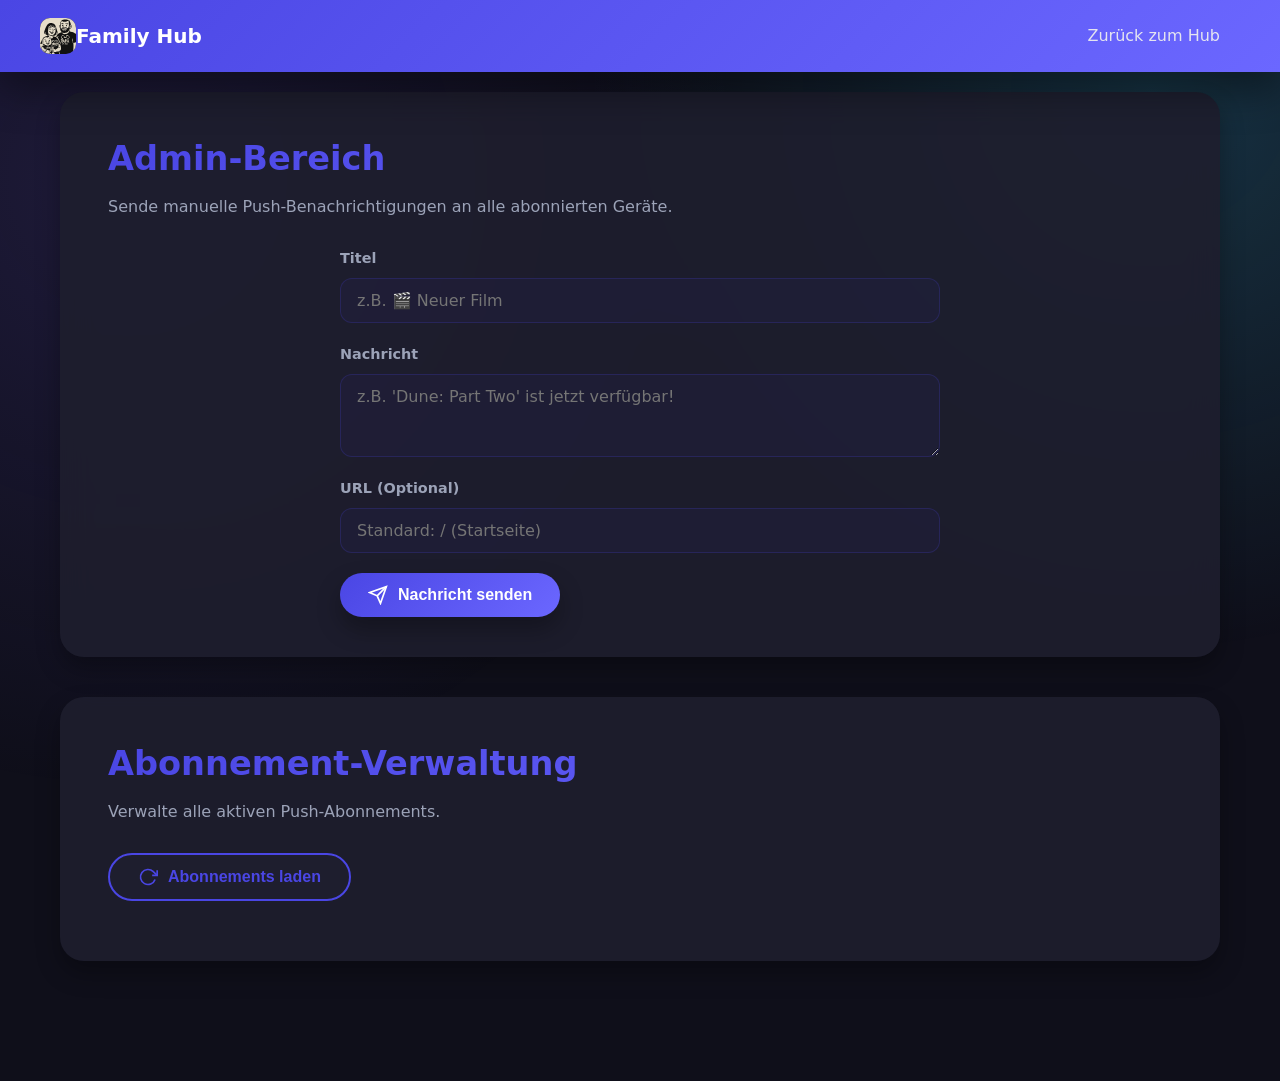
==== commit 27e4854c: "fix: Restore content of admin page" ====
--- a/public/admin.html
+++ b/public/admin.html
@@ -24,6 +24,56 @@
         </div>
     </header>
 
+    <main>
+        <!-- Admin Push Section -->
+        <section id="admin" class="section" aria-labelledby="admin-heading">
+            <div class="section__header">
+                <h2 id="admin-heading">Admin-Bereich</h2>
+                <p>Sende manuelle Push-Benachrichtigungen an alle abonnierten Geräte.</p>
+            </div>
+            <form id="pushForm" class="push-form">
+                <div class="form-group">
+                    <label for="pushTitle">Titel</label>
+                    <input type="text" id="pushTitle" name="title" placeholder="z.B. 🎬 Neuer Film" required>
+                </div>
+                <div class="form-group">
+                    <label for="pushBody">Nachricht</label>
+                    <textarea id="pushBody" name="body" placeholder="z.B. 'Dune: Part Two' ist jetzt verfügbar!" required rows="3"></textarea>
+                </div>
+                <div class="form-group">
+                    <label for="pushUrl">URL (Optional)</label>
+                    <input type="text" id="pushUrl" name="url" placeholder="Standard: / (Startseite)">
+                </div>
+                <button type="submit" class="btn btn--primary">
+                    <svg viewBox="0 0 24 24" fill="none" stroke="currentColor" stroke-width="2" style="width: 20px; height: 20px;">
+                        <line x1="22" y1="2" x2="11" y2="13"></line><polygon points="22 2 15 22 11 13 2 9 22 2"></polygon>
+                    </svg>
+                    Nachricht senden
+                </button>
+                <div id="pushStatus" class="push-status"></div>
+            </form>
+        </section>
+
+        <!-- Subscription Management -->
+        <section id="subscriptions" class="section" aria-labelledby="subscriptions-heading">
+            <div class="section__header">
+                <h2 id="subscriptions-heading">Abonnement-Verwaltung</h2>
+                <p>Verwalte alle aktiven Push-Abonnements.</p>
+            </div>
+            <div class="subscriptions-toolbar">
+                <button id="loadSubscriptions" class="btn btn--secondary">
+                    <svg viewBox="0 0 24 24" fill="none" stroke="currentColor" stroke-width="2" style="width: 20px; height: 20px;">
+                        <polyline points="23 4 23 10 17 10"></polyline>
+                        <path d="M20.49 15a9 9 0 1 1-2.12-9.36L23 10"></path>
+                    </svg>
+                    Abonnements laden
+                </button>
+            </div>
+            <div id="subscriptionList" class="subscription-list">
+                <!-- Abonnements werden hier per JavaScript geladen -->
+            </div>
+            <div id="subscriptionStatus" class="push-status"></div>
+        </section>
     </main>
 
     <script type="module" src="admin.js"></script>
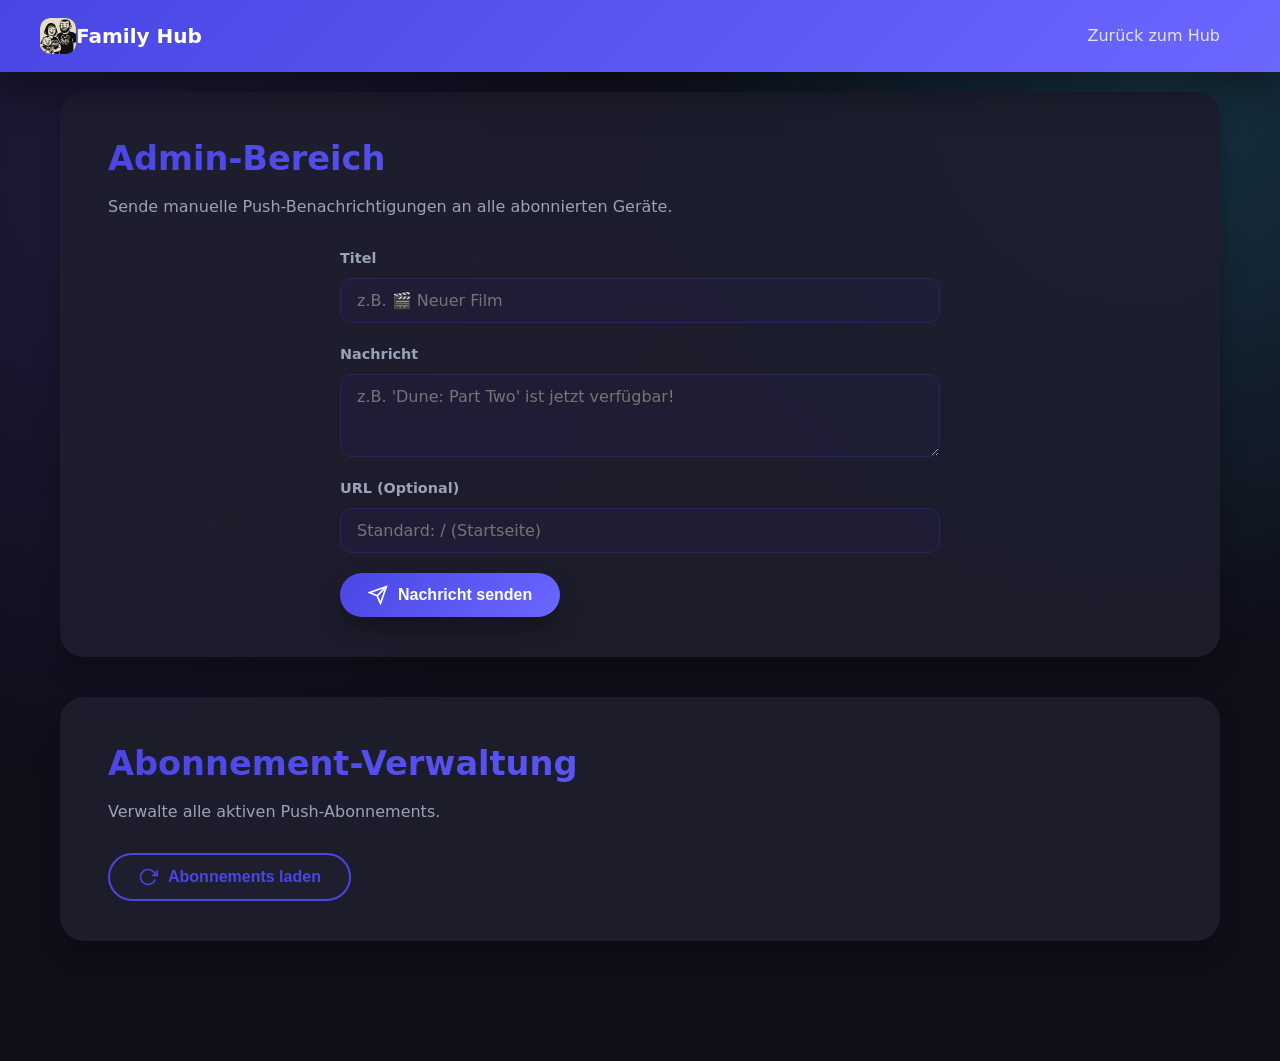
==== commit 6ecb3cb4: "fix: Add favicon and adjust spacing on admin page" ====
--- a/public/admin.html
+++ b/public/admin.html
@@ -1,13 +1,6 @@
 <!DOCTYPE html>
 <html lang="de">
-<head>
-    <meta charset="utf-8">
-    <meta name="viewport" content="width=device-width, initial-scale=1.0, viewport-fit=cover">
-    <title>Admin - Family Hub</title>
-    <meta name="description" content="Admin-Bereich für den Family Hub.">
-    <meta name="theme-color" content="#4A46E4">
-    <link rel="stylesheet" href="styles.css">
-</head>
+<link rel="stylesheet" href="styles.css">
 <body>
     <!-- Sticky Header mit Navigation -->
     <header class="app-header">
@@ -24,7 +17,7 @@
         </div>
     </header>
 
-    <main>
+    <main class="main-admin">
         <!-- Admin Push Section -->
         <section id="admin" class="section" aria-labelledby="admin-heading">
             <div class="section__header">
--- a/public/styles.css
+++ b/public/styles.css
@@ -1468,54 +1468,3 @@
         scroll-behavior: auto !important;
     }
 }
-
-/* === PRINT STYLES === */
-
-@media print {
-    .app-header,
-    .notification-toggle,
-    .footer__actions,
-    .btn {
-        display: none;
-    }
-}
-/* === SUBSCRIPTION MANAGEMENT (ADMIN) === */
-
-.subscriptions-toolbar {
-    margin-bottom: 20px;
-}
-
-.subscription-list {
-    display: flex;
-    flex-direction: column;
-    gap: 12px;
-}
-
-.subscription-item {
-    display: flex;
-    justify-content: space-between;
-    align-items: center;
-    padding: 16px;
-    background: rgba(74, 70, 228, 0.08);
-    border-radius: var(--radius-md);
-    gap: 16px;
-}
-
-.subscription-item__endpoint {
-    font-family: 'Courier New', Courier, monospace;
-    font-size: 0.85rem;
-    color: var(--color-text-muted);
-    word-break: break-all;
-    flex: 1;
-}
-
-.subscription-item .btn--danger {
-    background: var(--color-error);
-    color: white;
-    padding: 8px 16px;
-    font-size: 0.85rem;
-}
-
-.subscription-item .btn--danger:hover {
-    background: #c53030; /* Darker red */
-}
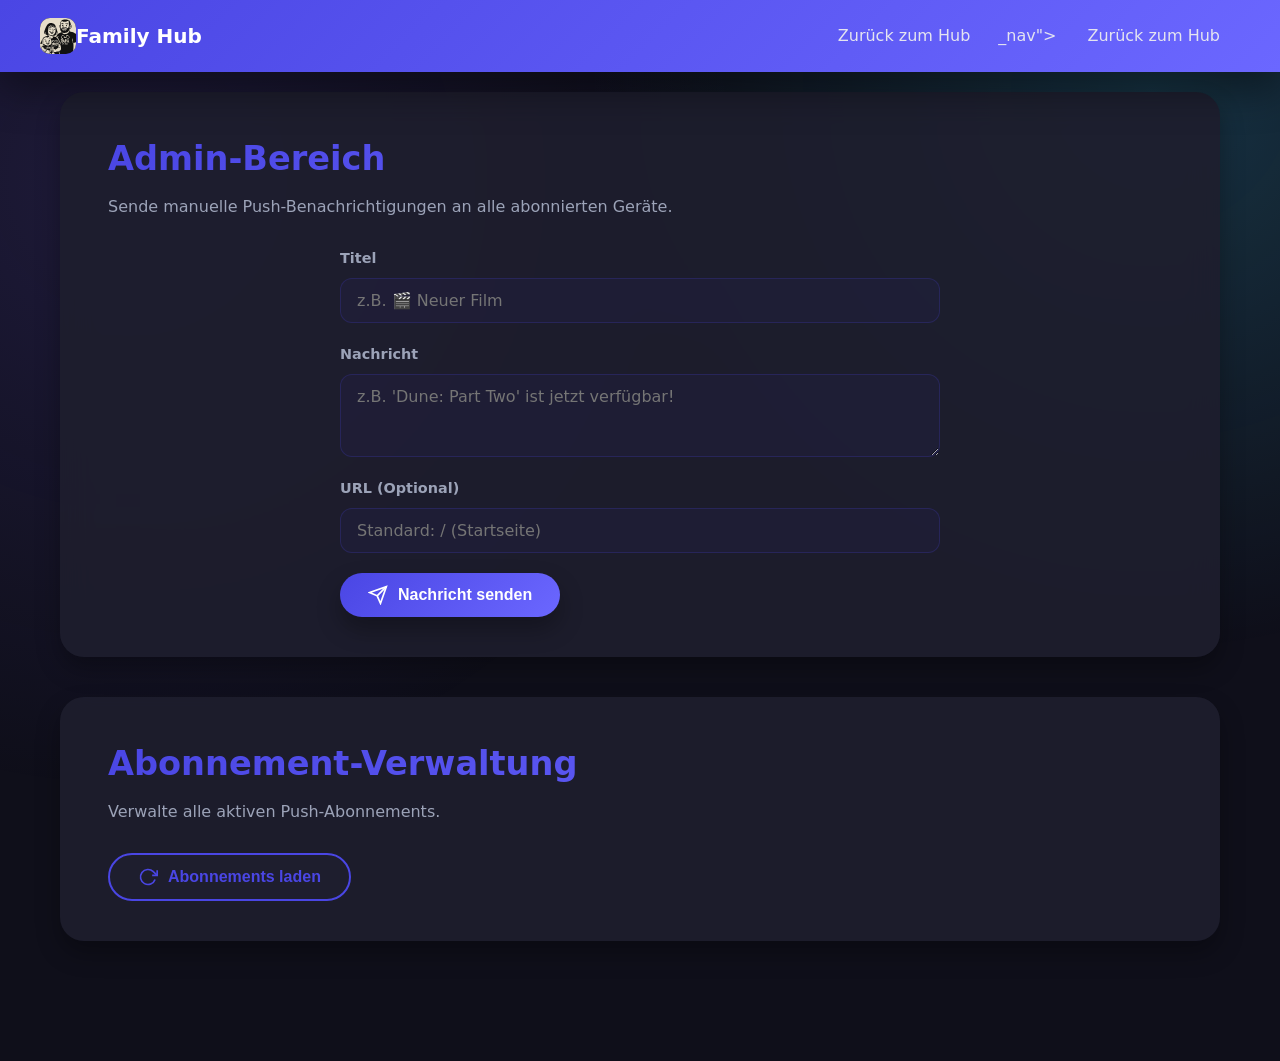
==== commit 77589911: "fix: Correct admin page layout and add favicon" ====
--- a/public/admin.html
+++ b/public/admin.html
@@ -1,6 +1,15 @@
 <!DOCTYPE html>
 <html lang="de">
-<link rel="stylesheet" href="styles.css">
+<head>
+    <meta charset="utf-8">
+    <meta name="viewport" content="width=device-width, initial-scale=1.0, viewport-fit=cover">
+    <title>Admin - Family Hub</title>
+    <meta name="description" content="Admin-Bereich für den Family Hub.">
+    <meta name="theme-color" content="#4A46E4">
+    <link rel="icon" href="assets/icons/app-icon-192.png">
+    <link rel="apple-touch-icon" href="assets/icons/app-icon-192.png">
+    <link rel="stylesheet" href="styles.css">
+</head>
 <body>
     <!-- Sticky Header mit Navigation -->
     <header class="app-header">
@@ -13,11 +22,13 @@
             </div>
             <nav class="app-header__nav">
                 <a href="index.html" class="menu-item">Zurück zum Hub</a>
+            _nav">
+                <a href="index.html" class="menu-item">Zurück zum Hub</a>
             </nav>
         </div>
     </header>
 
-    <main class="main-admin">
+    <main>
         <!-- Admin Push Section -->
         <section id="admin" class="section" aria-labelledby="admin-heading">
             <div class="section__header">
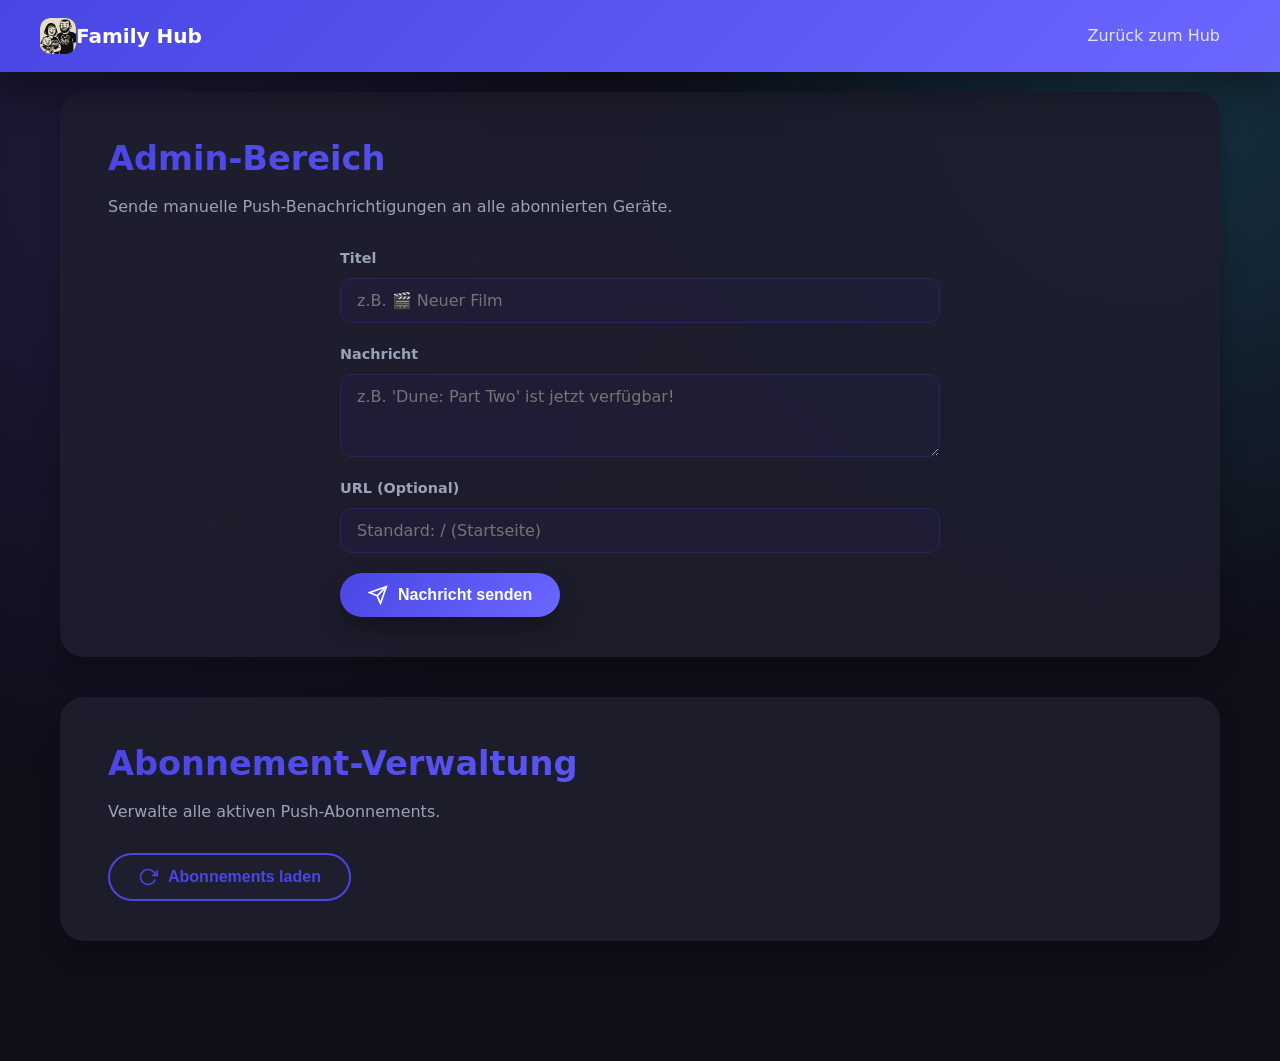
==== commit 1132165e: "fix: Improve mobile layout of admin page" ====
--- a/public/admin.html
+++ b/public/admin.html
@@ -21,8 +21,6 @@
                 </a>
             </div>
             <nav class="app-header__nav">
-                <a href="index.html" class="menu-item">Zurück zum Hub</a>
-            _nav">
                 <a href="index.html" class="menu-item">Zurück zum Hub</a>
             </nav>
         </div>
--- a/public/styles.css
+++ b/public/styles.css
@@ -1410,6 +1410,22 @@
 /* === RESPONSIVE === */
 
 @media (max-width: 768px) {
+    .app-header__logo h1 {
+        font-size: 1.1rem;
+    }
+
+    .app-header__nav {
+        gap: 4px;
+    }
+
+    .section__header h2 {
+        font-size: 1.5rem;
+    }
+
+    .push-form {
+        gap: 16px;
+    }
+
     .nav-link {
         font-size: 13px;
         padding: 6px 12px;
@@ -1443,6 +1459,29 @@
 
     .modal__actions {
         flex-direction: column;
+    }
+
+    /* Admin Page Mobile */
+    .main-admin .section {
+        padding: 20px;
+    }
+
+    .push-form {
+        width: 100%;
+    }
+
+    .subscription-item {
+        flex-direction: column;
+        align-items: flex-start;
+        gap: 12px;
+    }
+
+    .subscription-item__endpoint {
+        font-size: 0.8rem;
+    }
+
+    .subscription-item .btn--danger {
+        align-self: flex-end;
     }
 }
 
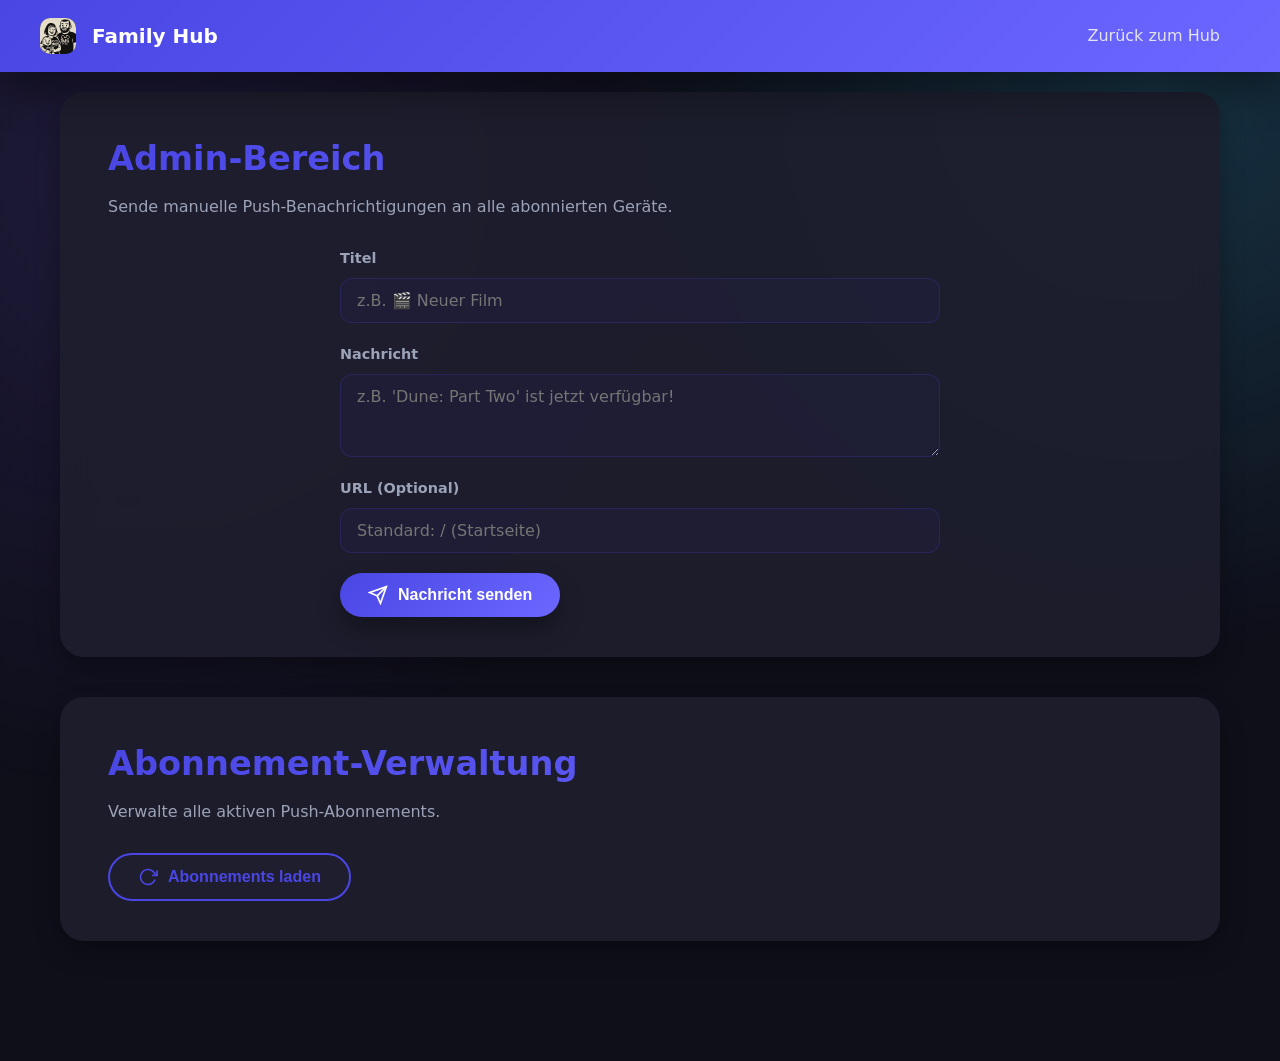
==== commit c30c5823: "Fix admin push: include auth-utils and use authenticatedFetch for protected endpoints" ====
--- a/public/admin.html
+++ b/public/admin.html
@@ -9,6 +9,7 @@
     <link rel="icon" href="assets/icons/app-icon-192.png">
     <link rel="apple-touch-icon" href="assets/icons/app-icon-192.png">
     <link rel="stylesheet" href="styles.css">
+    <script src="auth-utils.js"></script>
 </head>
 <body>
     <!-- Sticky Header mit Navigation -->
@@ -80,4 +81,4 @@
 
     <script type="module" src="admin.js"></script>
 </body>
-</html>+</html>
--- a/public/styles.css
+++ b/public/styles.css
@@ -140,7 +140,7 @@
 .app-header__logo {
     display: flex;
     align-items: center;
-    gap: 12px;
+    gap: 16px;
     color: white;
     text-decoration: none;
 }
@@ -154,6 +154,7 @@
     font-size: 1.25rem;
     font-weight: 600;
     white-space: nowrap;
+    margin-left: 16px;
 }
 
 .app-header__nav {
@@ -286,7 +287,7 @@
     border-radius: var(--radius-md);
     box-shadow: var(--shadow-lg);
     min-width: 200px;
-    overflow: hidden;
+    overflow: visible; /* Changed from hidden to show all menu items including logout */
     z-index: 1001;
     animation: dropdownEnter 0.2s ease;
 }
@@ -326,6 +327,25 @@
     border-left-color: var(--color-primary);
     color: var(--color-primary);
     font-weight: 600;
+}
+
+/* Logout Button Styling */
+#logoutButton {
+    width: 100%;
+    text-align: left;
+    background: none;
+    border: none;
+    cursor: pointer;
+    color: var(--color-error);
+    font-family: inherit;
+    font-size: inherit;
+    font-weight: 500;
+}
+
+#logoutButton:hover {
+    background: rgba(239, 68, 68, 0.1);
+    border-left-color: var(--color-error);
+    color: var(--color-error);
 }
 
 /* === NOTIFICATION DROPDOWN === */
@@ -1410,20 +1430,15 @@
 /* === RESPONSIVE === */
 
 @media (max-width: 768px) {
-    .app-header__logo h1 {
-        font-size: 1.1rem;
-    }
-
-    .app-header__nav {
-        gap: 4px;
-    }
-
-    .section__header h2 {
-        font-size: 1.5rem;
-    }
-
-    .push-form {
-        gap: 16px;
+    .subscription-item {
+        flex-direction: row;
+        align-items: center;
+    }
+
+    .subscription-item__endpoint-wrapper {
+        flex-direction: column;
+        align-items: flex-start;
+        gap: 8px;
     }
 
     .nav-link {
@@ -1482,6 +1497,22 @@
 
     .subscription-item .btn--danger {
         align-self: flex-end;
+    }
+
+    .app-header__logo h1 {
+        font-size: 1.1rem;
+    }
+
+    .app-header__nav {
+        gap: 4px;
+    }
+
+    .section__header h2 {
+        font-size: 1.5rem;
+    }
+
+    .push-form {
+        gap: 16px;
     }
 }
 
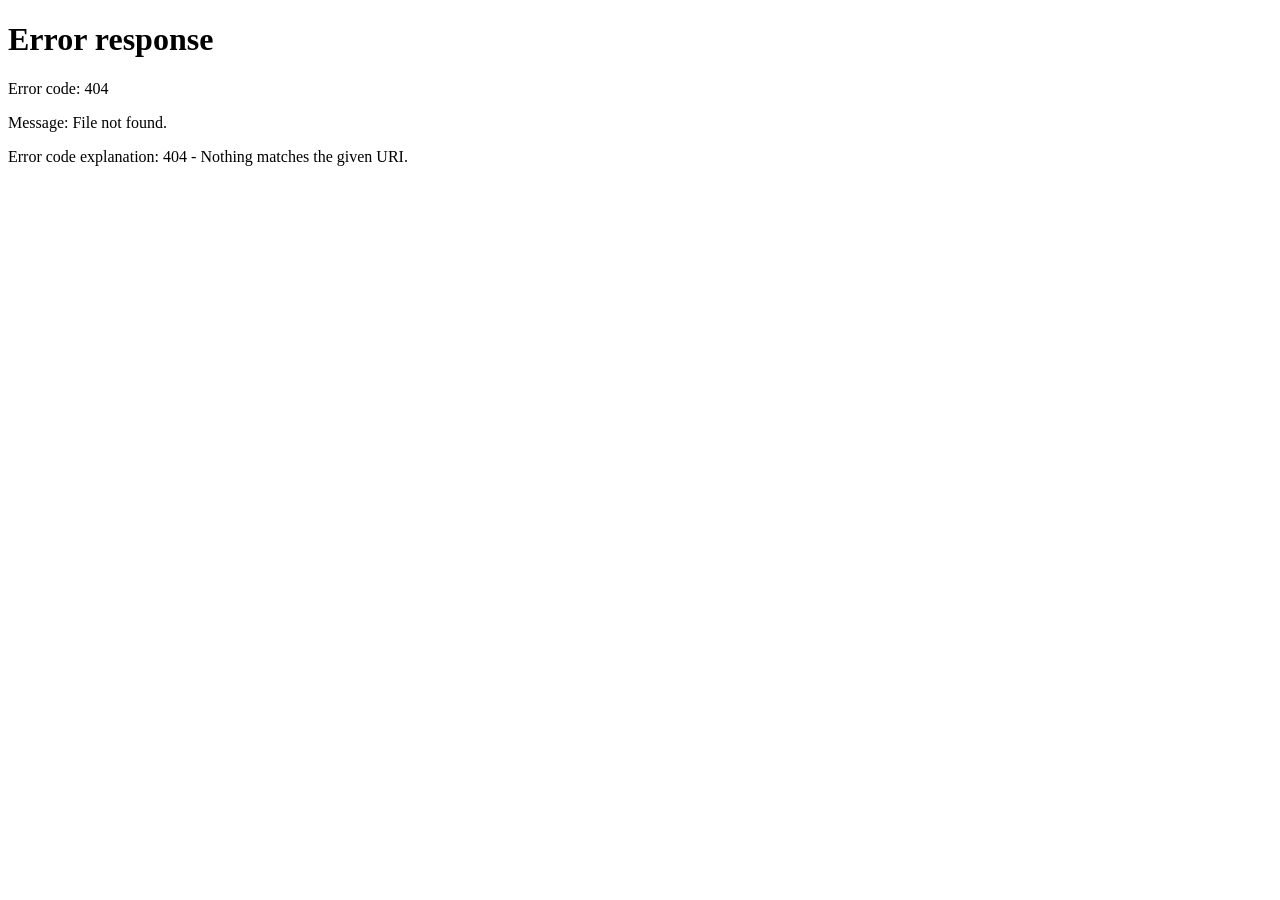
==== commit c53aeb23: "feat(admin): user management UI (create/list/delete/toggle admin+active/reset password) - Add user m" ====
--- a/public/admin.html
+++ b/public/admin.html
@@ -1,84 +1,124 @@
-<!DOCTYPE html>
-<html lang="de">
-<head>
-    <meta charset="utf-8">
-    <meta name="viewport" content="width=device-width, initial-scale=1.0, viewport-fit=cover">
-    <title>Admin - Family Hub</title>
-    <meta name="description" content="Admin-Bereich für den Family Hub.">
-    <meta name="theme-color" content="#4A46E4">
-    <link rel="icon" href="assets/icons/app-icon-192.png">
-    <link rel="apple-touch-icon" href="assets/icons/app-icon-192.png">
+<!DOCTYPE html>
+<html lang="de">
+<head>
+    <meta charset="utf-8">
+    <meta name="viewport" content="width=device-width, initial-scale=1.0, viewport-fit=cover">
+    <title>Admin - Family Hub</title>
+    <meta name="description" content="Admin-Bereich für den Family Hub.">
+    <meta name="theme-color" content="#4A46E4">
+    <link rel="icon" href="assets/icons/app-icon-192.png">
+    <link rel="apple-touch-icon" href="assets/icons/app-icon-192.png">
     <link rel="stylesheet" href="styles.css">
     <script src="auth-utils.js"></script>
-</head>
-<body>
-    <!-- Sticky Header mit Navigation -->
-    <header class="app-header">
-        <div class="app-header__container">
-            <div class="app-header__logo">
-                <a href="index.html" style="display: flex; align-items: center; text-decoration: none; color: inherit;">
-                    <img src="assets/icons/app-icon.svg" alt="Family Hub Logo">
-                    <h1>Family Hub</h1>
-                </a>
-            </div>
-            <nav class="app-header__nav">
-                <a href="index.html" class="menu-item">Zurück zum Hub</a>
-            </nav>
-        </div>
-    </header>
-
+</head>
+<body>
+    <!-- Sticky Header mit Navigation -->
+    <header class="app-header">
+        <div class="app-header__container">
+            <div class="app-header__logo">
+                <a href="index.html" style="display: flex; align-items: center; text-decoration: none; color: inherit;">
+                    <img src="assets/icons/app-icon.svg" alt="Family Hub Logo">
+                    <h1>Family Hub</h1>
+                </a>
+            </div>
+            <nav class="app-header__nav">
+                <a href="index.html" class="menu-item">Zurück zum Hub</a>
+            </nav>
+        </div>
+    </header>
+
     <main>
         <!-- Admin Push Section -->
         <section id="admin" class="section" aria-labelledby="admin-heading">
-            <div class="section__header">
-                <h2 id="admin-heading">Admin-Bereich</h2>
-                <p>Sende manuelle Push-Benachrichtigungen an alle abonnierten Geräte.</p>
-            </div>
-            <form id="pushForm" class="push-form">
-                <div class="form-group">
-                    <label for="pushTitle">Titel</label>
-                    <input type="text" id="pushTitle" name="title" placeholder="z.B. 🎬 Neuer Film" required>
-                </div>
-                <div class="form-group">
-                    <label for="pushBody">Nachricht</label>
-                    <textarea id="pushBody" name="body" placeholder="z.B. 'Dune: Part Two' ist jetzt verfügbar!" required rows="3"></textarea>
-                </div>
-                <div class="form-group">
-                    <label for="pushUrl">URL (Optional)</label>
-                    <input type="text" id="pushUrl" name="url" placeholder="Standard: / (Startseite)">
-                </div>
-                <button type="submit" class="btn btn--primary">
-                    <svg viewBox="0 0 24 24" fill="none" stroke="currentColor" stroke-width="2" style="width: 20px; height: 20px;">
-                        <line x1="22" y1="2" x2="11" y2="13"></line><polygon points="22 2 15 22 11 13 2 9 22 2"></polygon>
-                    </svg>
-                    Nachricht senden
-                </button>
-                <div id="pushStatus" class="push-status"></div>
-            </form>
+            <div class="section__header">
+                <h2 id="admin-heading">Admin-Bereich</h2>
+                <p>Sende manuelle Push-Benachrichtigungen an alle abonnierten Geräte.</p>
+            </div>
+            <form id="pushForm" class="push-form">
+                <div class="form-group">
+                    <label for="pushTitle">Titel</label>
+                    <input type="text" id="pushTitle" name="title" placeholder="z.B. 🎬 Neuer Film" required>
+                </div>
+                <div class="form-group">
+                    <label for="pushBody">Nachricht</label>
+                    <textarea id="pushBody" name="body" placeholder="z.B. 'Dune: Part Two' ist jetzt verfügbar!" required rows="3"></textarea>
+                </div>
+                <div class="form-group">
+                    <label for="pushUrl">URL (Optional)</label>
+                    <input type="text" id="pushUrl" name="url" placeholder="Standard: / (Startseite)">
+                </div>
+                <button type="submit" class="btn btn--primary">
+                    <svg viewBox="0 0 24 24" fill="none" stroke="currentColor" stroke-width="2" style="width: 20px; height: 20px;">
+                        <line x1="22" y1="2" x2="11" y2="13"></line><polygon points="22 2 15 22 11 13 2 9 22 2"></polygon>
+                    </svg>
+                    Nachricht senden
+                </button>
+                <div id="pushStatus" class="push-status"></div>
+            </form>
         </section>
 
         <!-- Subscription Management -->
         <section id="subscriptions" class="section" aria-labelledby="subscriptions-heading">
-            <div class="section__header">
-                <h2 id="subscriptions-heading">Abonnement-Verwaltung</h2>
-                <p>Verwalte alle aktiven Push-Abonnements.</p>
-            </div>
-            <div class="subscriptions-toolbar">
-                <button id="loadSubscriptions" class="btn btn--secondary">
-                    <svg viewBox="0 0 24 24" fill="none" stroke="currentColor" stroke-width="2" style="width: 20px; height: 20px;">
-                        <polyline points="23 4 23 10 17 10"></polyline>
-                        <path d="M20.49 15a9 9 0 1 1-2.12-9.36L23 10"></path>
-                    </svg>
-                    Abonnements laden
-                </button>
-            </div>
-            <div id="subscriptionList" class="subscription-list">
-                <!-- Abonnements werden hier per JavaScript geladen -->
-            </div>
+            <div class="section__header">
+                <h2 id="subscriptions-heading">Abonnement-Verwaltung</h2>
+                <p>Verwalte alle aktiven Push-Abonnements.</p>
+            </div>
+            <div class="subscriptions-toolbar">
+                <button id="loadSubscriptions" class="btn btn--secondary">
+                    <svg viewBox="0 0 24 24" fill="none" stroke="currentColor" stroke-width="2" style="width: 20px; height: 20px;">
+                        <polyline points="23 4 23 10 17 10"></polyline>
+                        <path d="M20.49 15a9 9 0 1 1-2.12-9.36L23 10"></path>
+                    </svg>
+                    Abonnements laden
+                </button>
+            </div>
+            <div id="subscriptionList" class="subscription-list">
+                <!-- Abonnements werden hier per JavaScript geladen -->
+            </div>
             <div id="subscriptionStatus" class="push-status"></div>
         </section>
+
+        <!-- User Management -->
+        <section id="users" class="section" aria-labelledby="users-heading">
+            <div class="section__header">
+                <h2 id="users-heading">Benutzerverwaltung</h2>
+                <p>Benutzer anlegen, auflisten und löschen (Admin‑Rechte erforderlich).</p>
+            </div>
+
+            <form id="userCreateForm" class="push-form" autocomplete="off">
+                <div class="form-group">
+                    <label for="userUsername">Benutzername</label>
+                    <input type="text" id="userUsername" name="username" placeholder="z.B. anna" required>
+                </div>
+                <div class="form-group">
+                    <label for="userEmail">E‑Mail</label>
+                    <input type="email" id="userEmail" name="email" placeholder="z.B. anna@example.local" required>
+                </div>
+                <div class="form-group">
+                    <label for="userPassword">Passwort</label>
+                    <input type="password" id="userPassword" name="password" placeholder="Mindestens 8 Zeichen" required>
+                </div>
+                <div class="form-group">
+                    <label for="userFullName">Vollständiger Name (optional)</label>
+                    <input type="text" id="userFullName" name="full_name" placeholder="z.B. Anna Muster">
+                </div>
+                <div class="form-group">
+                    <label style="display:flex; align-items:center; gap:8px;">
+                        <input type="checkbox" id="userIsAdmin" name="is_admin"> Admin‑Rechte vergeben
+                    </label>
+                </div>
+                <button type="submit" class="btn btn--primary">Benutzer anlegen</button>
+                <div id="userStatus" class="push-status"></div>
+            </form>
+
+            <div style="margin-top: 16px; display:flex; gap:8px; align-items:center;">
+                <button id="loadUsers" class="btn btn--secondary">Benutzer laden</button>
+            </div>
+
+            <ul id="userList" class="newsletter-list" style="margin-top: 16px;"></ul>
+        </section>
     </main>
-
-    <script type="module" src="admin.js"></script>
-</body>
+
+    <script type="module" src="admin.js"></script>
+</body>
 </html>
--- a/public/styles.css
+++ b/public/styles.css
@@ -1,1519 +1,1522 @@
-/* Family Hub - Enhanced Styles with Dark Mode, Modern Header & Animations */
+/* Family Hub - Enhanced Styles with Dark Mode, Modern Header & Animations */
+
+:root {
+    color-scheme: dark;
+
+    /* Primary Colors */
+    --color-primary: #4a46e4;
+    --color-primary-dark: #362fbb;
+    --color-primary-light: #6b67ff;
+
+    /* Surface Colors (Dark Mode - Always) */
+    --color-surface: #1e1e2e;
+    --color-surface-alt: rgba(30, 30, 46, 0.9);
+    --color-background: #0f0f1a;
+    --color-text: #e4e4f0;
+    --color-text-muted: #9ca3b8;
+
+    /* Semantic Colors */
+    --color-success: #10b981;
+    --color-warning: #f59e0b;
+    --color-error: #ef4444;
+    --color-info: #3b82f6;
+
+    /* Spacing & Layout */
+    --radius-lg: 24px;
+    --radius-md: 18px;
+    --radius-sm: 12px;
+    --radius-full: 999px;
+    --dropdown-padding-block: clamp(20px, 3vw, 24px);
+    --dropdown-padding-inline: clamp(24px, 6vw, 32px);
+
+    /* Shadows */
+    --shadow-lg: 0 32px 80px rgba(0, 0, 0, 0.5);
+    --shadow-md: 0 18px 40px rgba(0, 0, 0, 0.4);
+    --shadow-sm: 0 12px 24px rgba(0, 0, 0, 0.3);
+
+    /* Typography */
+    font-family: 'Segoe UI', system-ui, -apple-system, BlinkMacSystemFont, 'SF Pro Display', sans-serif;
+    font-size: 16px;
+    line-height: 1.6;
+
+    /* Transitions */
+    --transition-fast: 0.15s ease;
+    --transition-base: 0.25s ease;
+    --transition-slow: 0.4s ease;
+
+    /* iOS Safe Areas */
+    --safe-area-top: env(safe-area-inset-top, 0px);
+    --safe-area-bottom: env(safe-area-inset-bottom, 0px);
+    --safe-area-left: env(safe-area-inset-left, 0px);
+    --safe-area-right: env(safe-area-inset-right, 0px);
+    --header-offset: var(--safe-area-top);
+}
+
+@supports (padding-top: constant(safe-area-inset-top)) {
+    :root {
+        --safe-area-top: constant(safe-area-inset-top);
+    }
+}
+
+@media (max-width: 768px) {
+    :root {
+        --header-offset: max(var(--safe-area-top), 12px);
+    }
+}
+
+/* === BASE STYLES === */
+
+* {
+    box-sizing: border-box;
+    margin: 0;
+    padding: 0;
+}
+
+html {
+    scroll-behavior: smooth;
+    scroll-padding-top: calc(72px + var(--header-offset));
+    height: 100%;
+}
+
+body {
+    background: var(--color-background);
+    color: var(--color-text);
+    min-height: 100vh;
+    padding-top: calc(72px + var(--header-offset)); /* Höhe des Headers */
+    position: relative;
+    width: 100%;
+    overflow-x: hidden;
+}
+
+/* Gradient Background Overlay */
+body::before {
+    content: "";
+    position: fixed;
+    inset: 0;
+    background: radial-gradient(circle at 10% 20%, rgba(116, 90, 241, 0.15), transparent 45%),
+                radial-gradient(circle at 90% 10%, rgba(59, 215, 255, 0.18), transparent 40%);
+    pointer-events: none;
+    z-index: -2;
+}
+
+a {
+    color: inherit;
+    text-decoration: none;
+    transition: color var(--transition-fast);
+}
+
+a:hover {
+    color: var(--color-primary);
+}
+
+/* === STICKY HEADER === */
+
+.app-header {
+    position: fixed;
+    top: 0;
+    left: 0;
+    right: 0;
+    height: calc(72px + var(--header-offset));
+    width: 100%;
+    z-index: 9999;
+    background: linear-gradient(135deg, var(--color-primary), var(--color-primary-light));
+    box-shadow: var(--shadow-md);
+    padding-top: var(--header-offset);
+    display: flex;
+    align-items: center;
+    justify-content: center;
+    transform: translateZ(0);
+    will-change: transform;
+    backface-visibility: hidden;
+}
+
+.app-header__container {
+    width: min(1200px, 95vw);
+    display: flex;
+    justify-content: space-between;
+    align-items: center;
+}
+
+.app-header__logo {
+    display: flex;
+    align-items: center;
+    gap: 16px;
+    color: white;
+    text-decoration: none;
+}
+
+.app-header__logo img {
+    height: 36px;
+    border-radius: 10px;
+}
+
+.app-header__logo h1 {
+    font-size: 1.25rem;
+    font-weight: 600;
+    white-space: nowrap;
+    margin-left: 16px;
+}
+
+.app-header__nav {
+    display: flex;
+    align-items: center;
+    gap: 8px;
+    position: relative;
+}
+
+.app-header__action {
+    position: relative;
+    display: flex;
+    align-items: center;
+}
+
+.app-header__action--notifications {
+    justify-content: flex-end;
+}
+
+.app-header__action--menu {
+    justify-content: flex-end;
+}
+
+.nav-link {
+    padding: 8px 16px;
+    border-radius: var(--radius-full);
+    color: rgba(255, 255, 255, 0.85);
+    font-weight: 500;
+    transition: all var(--transition-fast);
+    font-size: 14px;
+}
+
+.nav-link:hover,
+.nav-link:focus {
+    color: white;
+    background: rgba(255, 255, 255, 0.15);
+}
+
+.nav-link.active {
+    color: white;
+    background: rgba(255, 255, 255, 0.25);
+    font-weight: 600;
+}
+
+.notification-toggle {
+    position: relative;
+    padding: 8px;
+    border: none;
+    border-radius: 50%;
+    background: rgba(255, 255, 255, 0.2);
+    color: white;
+    cursor: pointer;
+    transition: all var(--transition-fast);
+    display: flex;
+    align-items: center;
+    justify-content: center;
+}
+
+.notification-toggle:hover,
+.notification-toggle:focus {
+    background: rgba(255, 255, 255, 0.3);
+    transform: scale(1.05);
+}
+
+.notification-toggle svg {
+    width: 20px;
+    height: 20px;
+}
+
+.notification-toggle.active {
+    background: var(--color-success);
+}
+
+.notification-badge {
+    position: absolute;
+    top: -4px;
+    right: -4px;
+    min-width: 18px;
+    height: 18px;
+    border-radius: 50%;
+    background: var(--color-error);
+    color: white;
+    font-size: 11px;
+    font-weight: 700;
+    display: flex;
+    align-items: center;
+    justify-content: center;
+    padding: 0 4px;
+    animation: pulse 2s infinite;
+}
+
+@keyframes pulse {
+    0%, 100% { transform: scale(1); }
+    50% { transform: scale(1.1); }
+}
+
+/* === HAMBURGER MENU === */
+
+.menu-toggle {
+    padding: 8px;
+    border: none;
+    border-radius: 50%;
+    background: rgba(255, 255, 255, 0.2);
+    color: white;
+    cursor: pointer;
+    transition: all var(--transition-fast);
+    display: flex;
+    align-items: center;
+    justify-content: center;
+}
+
+.menu-toggle:hover,
+.menu-toggle:focus {
+    background: rgba(255, 255, 255, 0.3);
+    transform: scale(1.05);
+}
+
+.menu-toggle svg {
+    width: 20px;
+    height: 20px;
+}
+
+.menu-dropdown {
+    position: absolute;
+    top: calc(100% + 12px);
+    right: 0;
+    left: auto;
+    margin: 0;
+    background: var(--color-surface);
+    border-radius: var(--radius-md);
+    box-shadow: var(--shadow-lg);
+    min-width: 200px;
+    overflow: visible; /* Changed from hidden to show all menu items including logout */
+    z-index: 1001;
+    animation: dropdownEnter 0.2s ease;
+}
+
+.menu-dropdown.is-hidden {
+    display: none;
+}
+
+@keyframes dropdownEnter {
+    from {
+        opacity: 0;
+        transform: translateY(-10px);
+    }
+    to {
+        opacity: 1;
+        transform: translateY(0);
+    }
+}
+
+.menu-item {
+    display: block;
+    padding: 12px 20px;
+    color: var(--color-text);
+    font-weight: 500;
+    transition: all var(--transition-fast);
+    border-left: 3px solid transparent;
+}
+
+.menu-item:hover {
+    background: rgba(74, 70, 228, 0.08);
+    border-left-color: var(--color-primary);
+    color: var(--color-primary);
+}
+
+.menu-item.active {
+    background: rgba(74, 70, 228, 0.12);
+    border-left-color: var(--color-primary);
+    color: var(--color-primary);
+    font-weight: 600;
+}
+
+/* Logout Button Styling */
+#logoutButton {
+    width: 100%;
+    text-align: left;
+    background: none;
+    border: none;
+    cursor: pointer;
+    color: var(--color-error);
+    font-family: inherit;
+    font-size: inherit;
+    font-weight: 500;
+}
+
+#logoutButton:hover {
+    background: rgba(239, 68, 68, 0.1);
+    border-left-color: var(--color-error);
+    color: var(--color-error);
+}
+
+/* === NOTIFICATION DROPDOWN === */
+
+.notification-dropdown {
+    position: absolute;
+    top: calc(100% + 12px);
+    left: auto;
+    right: 0;
+    margin: 0;
+    background: var(--color-surface);
+    border-radius: var(--radius-md);
+    box-shadow: var(--shadow-lg);
+    min-width: 320px;
+    max-width: min(90vw, 400px);
+    max-height: min(70vh, 500px);
+    z-index: 1001;
+    animation: dropdownEnter 0.2s ease;
+    display: flex;
+    flex-direction: column;
+}
+
+.notification-dropdown.is-hidden {
+    display: none;
+}
+
+.notification-header {
+    display: flex;
+    justify-content: space-between;
+    align-items: center;
+    padding: var(--dropdown-padding-block) var(--dropdown-padding-inline);
+    border-bottom: 1px solid rgba(74, 70, 228, 0.1);
+}
+
+.notification-header h3 {
+    margin: 0;
+    font-size: 1.1rem;
+    font-weight: 700;
+}
+
+.btn-text {
+    background: none;
+    border: none;
+    color: var(--color-primary);
+    font-size: 0.85rem;
+    font-weight: 600;
+    cursor: pointer;
+    padding: 4px 8px;
+    border-radius: var(--radius-sm);
+    transition: all var(--transition-fast);
+}
+
+.btn-text:hover {
+    background: rgba(74, 70, 228, 0.08);
+}
+
+.push-enable-section {
+    padding: var(--dropdown-padding-block) var(--dropdown-padding-inline);
+    display: flex;
+    flex-direction: column;
+    gap: 12px;
+    border-bottom: 1px solid rgba(74, 70, 228, 0.08);
+    background: rgba(74, 70, 228, 0.04);
+}
+
+.push-enable-text {
+    margin: 0;
+    color: var(--color-text-muted);
+    font-size: 0.9rem;
+    line-height: 1.5;
+}
+
+.push-enable-section .btn {
+    align-self: flex-start;
+}
+
+.notification-history {
+    flex: 1;
+    overflow-y: auto;
+    padding: var(--dropdown-padding-block) var(--dropdown-padding-inline);
+    border-top: 1px solid rgba(74, 70, 228, 0.08);
+    min-height: 0; /* Wichtig: Erlaubt dem Container zu schrumpfen */
+}
+
+.notification-history__heading {
+    margin: 0;
+    font-size: 0.95rem;
+    font-weight: 600;
+    color: var(--color-text);
+    margin-bottom: 12px; /* Abstand zur Liste */
+}
+
+.notification-history__list {
+    list-style: none;
+    margin: 0;
+    padding: 0;
+    display: flex;
+    flex-direction: column;
+    gap: 8px;
+}
+
+.notification-history__item {
+    display: flex;
+    flex-direction: column;
+    gap: 6px;
+    padding: 12px;
+    border-radius: var(--radius-md);
+    background: rgba(74, 70, 228, 0.08);
+    transition: background var(--transition-fast), transform var(--transition-fast);
+}
+
+.notification-history__item--link {
+    cursor: pointer;
+}
+
+.notification-history__item--link:hover {
+    background: rgba(74, 70, 228, 0.12);
+    transform: translateY(-1px);
+}
+
+.notification-history__item--link:focus-visible {
+    outline: 2px solid var(--color-primary);
+    outline-offset: 2px;
+}
+
+.notification-history__meta {
+    display: flex;
+    justify-content: space-between;
+    align-items: baseline;
+    gap: 12px;
+    font-size: 0.8rem;
+    color: var(--color-text-muted);
+}
+
+.notification-history__title {
+    font-weight: 600;
+    color: var(--color-text);
+    flex: 1;
+}
+
+.notification-history__time {
+    font-size: 0.75rem;
+    color: var(--color-text-muted);
+    white-space: nowrap;
+}
+
+.notification-history__body {
+    margin: 0;
+    font-size: 0.85rem;
+    line-height: 1.4;
+    color: var(--color-text);
+}
+
+.notification-history__hint {
+    font-size: 0.75rem;
+    color: var(--color-text-muted);
+}
+
+.notification-history__empty {
+    padding: 16px;
+    border-radius: var(--radius-md);
+    background: rgba(74, 70, 228, 0.06);
+    font-size: 0.85rem;
+    color: var(--color-text-muted);
+    text-align: center;
+}
+
+.notification-history.is-empty .notification-history__list {
+    max-height: none;
+}
+
+.notification-list {
+    list-style: none;
+    padding: 0;
+    margin: 0;
+    overflow-y: auto;
+    max-height: 420px;
+}
+
+.notification-item {
+    padding: var(--dropdown-padding-block) var(--dropdown-padding-inline);
+    border-bottom: 1px solid rgba(74, 70, 228, 0.05);
+    transition: background var(--transition-fast);
+    cursor: pointer;
+}
+
+.notification-item:hover {
+    background: rgba(74, 70, 228, 0.05);
+}
+
+.notification-item.unread {
+    background: rgba(74, 70, 228, 0.08);
+    border-left: 3px solid var(--color-primary);
+}
+
+.notification-item__title {
+    font-weight: 600;
+    margin: 0 0 4px;
+    font-size: 0.95rem;
+    color: var(--color-text);
+}
+
+.notification-item__message {
+    margin: 0 0 6px;
+    font-size: 0.9rem;
+    color: var(--color-text-muted);
+    line-height: 1.4;
+}
+
+.notification-item__time {
+    font-size: 0.8rem;
+    color: var(--color-text-muted);
+    font-weight: 500;
+}
+
+.notification-empty {
+    padding: calc(var(--dropdown-padding-block) * 2) var(--dropdown-padding-inline);
+    text-align: center;
+    color: var(--color-text-muted);
+    font-size: 0.9rem;
+}
+
+/* === MAIN CONTENT === */
+
+main {
+    width: min(1200px, 95vw);
+    margin: 0 auto;
+    padding: 20px;
+    padding-bottom: max(80px, calc(80px + var(--safe-area-bottom)));
+    position: relative;
+    z-index: 1;
+}
+
+/* === QUICK STATS WIDGET === */
 
-:root {
-    color-scheme: dark;
-
-    /* Primary Colors */
-    --color-primary: #4a46e4;
-    --color-primary-dark: #362fbb;
-    --color-primary-light: #6b67ff;
-
-    /* Surface Colors (Dark Mode - Always) */
-    --color-surface: #1e1e2e;
-    --color-surface-alt: rgba(30, 30, 46, 0.9);
-    --color-background: #0f0f1a;
-    --color-text: #e4e4f0;
-    --color-text-muted: #9ca3b8;
-
-    /* Semantic Colors */
-    --color-success: #10b981;
-    --color-warning: #f59e0b;
-    --color-error: #ef4444;
-    --color-info: #3b82f6;
-
-    /* Spacing & Layout */
-    --radius-lg: 24px;
-    --radius-md: 18px;
-    --radius-sm: 12px;
-    --radius-full: 999px;
-    --dropdown-padding-block: clamp(20px, 3vw, 24px);
-    --dropdown-padding-inline: clamp(24px, 6vw, 32px);
-
-    /* Shadows */
-    --shadow-lg: 0 32px 80px rgba(0, 0, 0, 0.5);
-    --shadow-md: 0 18px 40px rgba(0, 0, 0, 0.4);
-    --shadow-sm: 0 12px 24px rgba(0, 0, 0, 0.3);
-
-    /* Typography */
-    font-family: 'Segoe UI', system-ui, -apple-system, BlinkMacSystemFont, 'SF Pro Display', sans-serif;
-    font-size: 16px;
-    line-height: 1.6;
-
-    /* Transitions */
-    --transition-fast: 0.15s ease;
-    --transition-base: 0.25s ease;
-    --transition-slow: 0.4s ease;
-
-    /* iOS Safe Areas */
-    --safe-area-top: env(safe-area-inset-top, 0px);
-    --safe-area-bottom: env(safe-area-inset-bottom, 0px);
-    --safe-area-left: env(safe-area-inset-left, 0px);
-    --safe-area-right: env(safe-area-inset-right, 0px);
-    --header-offset: var(--safe-area-top);
-}
-
-@supports (padding-top: constant(safe-area-inset-top)) {
-    :root {
-        --safe-area-top: constant(safe-area-inset-top);
+/* Desktop: spezielle Spaltenbreiten */
+@media (min-width: 1200px) {
+    .quick-stats {
+        display: grid;
+        grid-template-columns: 1.2fr 1.5fr 1fr;  /* Angepasste Breiten für die drei Bereiche */
+        gap: 20px;
+        margin-bottom: 40px;
     }
 }
-
-@media (max-width: 768px) {
-    :root {
-        --header-offset: max(var(--safe-area-top), 12px);
-    }
-}
-
-/* === BASE STYLES === */
-
-* {
-    box-sizing: border-box;
-    margin: 0;
-    padding: 0;
-}
-
-html {
-    scroll-behavior: smooth;
-    scroll-padding-top: calc(72px + var(--header-offset));
-    height: 100%;
-}
-
-body {
-    background: var(--color-background);
-    color: var(--color-text);
-    min-height: 100vh;
-    padding-top: calc(72px + var(--header-offset)); /* Höhe des Headers */
-    position: relative;
-    width: 100%;
-    overflow-x: hidden;
-}
-
-/* Gradient Background Overlay */
-body::before {
-    content: "";
-    position: fixed;
-    inset: 0;
-    background: radial-gradient(circle at 10% 20%, rgba(116, 90, 241, 0.15), transparent 45%),
-                radial-gradient(circle at 90% 10%, rgba(59, 215, 255, 0.18), transparent 40%);
-    pointer-events: none;
-    z-index: -2;
-}
-
-a {
-    color: inherit;
-    text-decoration: none;
-    transition: color var(--transition-fast);
-}
-
-a:hover {
-    color: var(--color-primary);
-}
-
-/* === STICKY HEADER === */
-
-.app-header {
-    position: fixed;
-    top: 0;
-    left: 0;
-    right: 0;
-    height: calc(72px + var(--header-offset));
-    width: 100%;
-    z-index: 9999;
-    background: linear-gradient(135deg, var(--color-primary), var(--color-primary-light));
-    box-shadow: var(--shadow-md);
-    padding-top: var(--header-offset);
-    display: flex;
-    align-items: center;
-    justify-content: center;
-    transform: translateZ(0);
-    will-change: transform;
-    backface-visibility: hidden;
-}
-
-.app-header__container {
-    width: min(1200px, 95vw);
-    display: flex;
-    justify-content: space-between;
-    align-items: center;
-}
-
-.app-header__logo {
-    display: flex;
-    align-items: center;
-    gap: 16px;
-    color: white;
-    text-decoration: none;
-}
-
-.app-header__logo img {
-    height: 36px;
-    border-radius: 10px;
-}
-
-.app-header__logo h1 {
-    font-size: 1.25rem;
-    font-weight: 600;
-    white-space: nowrap;
-    margin-left: 16px;
-}
-
-.app-header__nav {
-    display: flex;
-    align-items: center;
-    gap: 8px;
-    position: relative;
-}
-
-.app-header__action {
-    position: relative;
-    display: flex;
-    align-items: center;
-}
-
-.app-header__action--notifications {
-    justify-content: flex-end;
-}
-
-.app-header__action--menu {
-    justify-content: flex-end;
-}
-
-.nav-link {
-    padding: 8px 16px;
-    border-radius: var(--radius-full);
-    color: rgba(255, 255, 255, 0.85);
-    font-weight: 500;
-    transition: all var(--transition-fast);
-    font-size: 14px;
-}
-
-.nav-link:hover,
-.nav-link:focus {
-    color: white;
-    background: rgba(255, 255, 255, 0.15);
-}
-
-.nav-link.active {
-    color: white;
-    background: rgba(255, 255, 255, 0.25);
-    font-weight: 600;
-}
-
-.notification-toggle {
-    position: relative;
-    padding: 8px;
-    border: none;
-    border-radius: 50%;
-    background: rgba(255, 255, 255, 0.2);
-    color: white;
-    cursor: pointer;
-    transition: all var(--transition-fast);
-    display: flex;
-    align-items: center;
-    justify-content: center;
-}
-
-.notification-toggle:hover,
-.notification-toggle:focus {
-    background: rgba(255, 255, 255, 0.3);
-    transform: scale(1.05);
-}
-
-.notification-toggle svg {
-    width: 20px;
-    height: 20px;
-}
-
-.notification-toggle.active {
-    background: var(--color-success);
-}
-
-.notification-badge {
-    position: absolute;
-    top: -4px;
-    right: -4px;
-    min-width: 18px;
-    height: 18px;
-    border-radius: 50%;
-    background: var(--color-error);
-    color: white;
-    font-size: 11px;
-    font-weight: 700;
-    display: flex;
-    align-items: center;
-    justify-content: center;
-    padding: 0 4px;
-    animation: pulse 2s infinite;
-}
-
-@keyframes pulse {
-    0%, 100% { transform: scale(1); }
-    50% { transform: scale(1.1); }
-}
-
-/* === HAMBURGER MENU === */
-
-.menu-toggle {
-    padding: 8px;
-    border: none;
-    border-radius: 50%;
-    background: rgba(255, 255, 255, 0.2);
-    color: white;
-    cursor: pointer;
-    transition: all var(--transition-fast);
-    display: flex;
-    align-items: center;
-    justify-content: center;
-}
-
-.menu-toggle:hover,
-.menu-toggle:focus {
-    background: rgba(255, 255, 255, 0.3);
-    transform: scale(1.05);
-}
-
-.menu-toggle svg {
-    width: 20px;
-    height: 20px;
-}
-
-.menu-dropdown {
-    position: absolute;
-    top: calc(100% + 12px);
-    right: 0;
-    left: auto;
-    margin: 0;
-    background: var(--color-surface);
-    border-radius: var(--radius-md);
-    box-shadow: var(--shadow-lg);
-    min-width: 200px;
-    overflow: visible; /* Changed from hidden to show all menu items including logout */
-    z-index: 1001;
-    animation: dropdownEnter 0.2s ease;
-}
-
-.menu-dropdown.is-hidden {
-    display: none;
-}
-
-@keyframes dropdownEnter {
-    from {
-        opacity: 0;
-        transform: translateY(-10px);
-    }
-    to {
-        opacity: 1;
-        transform: translateY(0);
-    }
-}
-
-.menu-item {
-    display: block;
-    padding: 12px 20px;
-    color: var(--color-text);
-    font-weight: 500;
-    transition: all var(--transition-fast);
-    border-left: 3px solid transparent;
-}
-
-.menu-item:hover {
-    background: rgba(74, 70, 228, 0.08);
-    border-left-color: var(--color-primary);
-    color: var(--color-primary);
-}
-
-.menu-item.active {
-    background: rgba(74, 70, 228, 0.12);
-    border-left-color: var(--color-primary);
-    color: var(--color-primary);
-    font-weight: 600;
-}
-
-/* Logout Button Styling */
-#logoutButton {
-    width: 100%;
-    text-align: left;
-    background: none;
-    border: none;
-    cursor: pointer;
-    color: var(--color-error);
-    font-family: inherit;
-    font-size: inherit;
-    font-weight: 500;
-}
-
-#logoutButton:hover {
-    background: rgba(239, 68, 68, 0.1);
-    border-left-color: var(--color-error);
-    color: var(--color-error);
-}
-
-/* === NOTIFICATION DROPDOWN === */
-
-.notification-dropdown {
-    position: absolute;
-    top: calc(100% + 12px);
-    left: auto;
-    right: 0;
-    margin: 0;
-    background: var(--color-surface);
-    border-radius: var(--radius-md);
-    box-shadow: var(--shadow-lg);
-    min-width: 320px;
-    max-width: min(90vw, 400px);
-    max-height: min(70vh, 500px);
-    z-index: 1001;
-    animation: dropdownEnter 0.2s ease;
-    display: flex;
-    flex-direction: column;
-}
-
-.notification-dropdown.is-hidden {
-    display: none;
-}
-
-.notification-header {
-    display: flex;
-    justify-content: space-between;
-    align-items: center;
-    padding: var(--dropdown-padding-block) var(--dropdown-padding-inline);
-    border-bottom: 1px solid rgba(74, 70, 228, 0.1);
-}
-
-.notification-header h3 {
-    margin: 0;
-    font-size: 1.1rem;
-    font-weight: 700;
-}
-
-.btn-text {
-    background: none;
-    border: none;
-    color: var(--color-primary);
-    font-size: 0.85rem;
-    font-weight: 600;
-    cursor: pointer;
-    padding: 4px 8px;
-    border-radius: var(--radius-sm);
-    transition: all var(--transition-fast);
-}
-
-.btn-text:hover {
-    background: rgba(74, 70, 228, 0.08);
-}
-
-.push-enable-section {
-    padding: var(--dropdown-padding-block) var(--dropdown-padding-inline);
-    display: flex;
-    flex-direction: column;
-    gap: 12px;
-    border-bottom: 1px solid rgba(74, 70, 228, 0.08);
-    background: rgba(74, 70, 228, 0.04);
-}
-
-.push-enable-text {
-    margin: 0;
-    color: var(--color-text-muted);
-    font-size: 0.9rem;
-    line-height: 1.5;
-}
-
-.push-enable-section .btn {
-    align-self: flex-start;
-}
-
-.notification-history {
-    flex: 1;
-    overflow-y: auto;
-    padding: var(--dropdown-padding-block) var(--dropdown-padding-inline);
-    border-top: 1px solid rgba(74, 70, 228, 0.08);
-    min-height: 0; /* Wichtig: Erlaubt dem Container zu schrumpfen */
-}
-
-.notification-history__heading {
-    margin: 0;
-    font-size: 0.95rem;
-    font-weight: 600;
-    color: var(--color-text);
-    margin-bottom: 12px; /* Abstand zur Liste */
-}
-
-.notification-history__list {
-    list-style: none;
-    margin: 0;
-    padding: 0;
-    display: flex;
-    flex-direction: column;
-    gap: 8px;
-}
-
-.notification-history__item {
-    display: flex;
-    flex-direction: column;
-    gap: 6px;
-    padding: 12px;
-    border-radius: var(--radius-md);
-    background: rgba(74, 70, 228, 0.08);
-    transition: background var(--transition-fast), transform var(--transition-fast);
-}
-
-.notification-history__item--link {
-    cursor: pointer;
-}
-
-.notification-history__item--link:hover {
-    background: rgba(74, 70, 228, 0.12);
-    transform: translateY(-1px);
-}
-
-.notification-history__item--link:focus-visible {
-    outline: 2px solid var(--color-primary);
-    outline-offset: 2px;
-}
-
-.notification-history__meta {
-    display: flex;
-    justify-content: space-between;
-    align-items: baseline;
-    gap: 12px;
-    font-size: 0.8rem;
-    color: var(--color-text-muted);
-}
-
-.notification-history__title {
-    font-weight: 600;
-    color: var(--color-text);
-    flex: 1;
-}
-
-.notification-history__time {
-    font-size: 0.75rem;
-    color: var(--color-text-muted);
-    white-space: nowrap;
-}
-
-.notification-history__body {
-    margin: 0;
-    font-size: 0.85rem;
-    line-height: 1.4;
-    color: var(--color-text);
-}
-
-.notification-history__hint {
-    font-size: 0.75rem;
-    color: var(--color-text-muted);
-}
-
-.notification-history__empty {
-    padding: 16px;
-    border-radius: var(--radius-md);
-    background: rgba(74, 70, 228, 0.06);
-    font-size: 0.85rem;
-    color: var(--color-text-muted);
-    text-align: center;
-}
-
-.notification-history.is-empty .notification-history__list {
-    max-height: none;
-}
-
-.notification-list {
-    list-style: none;
-    padding: 0;
-    margin: 0;
-    overflow-y: auto;
-    max-height: 420px;
-}
-
-.notification-item {
-    padding: var(--dropdown-padding-block) var(--dropdown-padding-inline);
-    border-bottom: 1px solid rgba(74, 70, 228, 0.05);
-    transition: background var(--transition-fast);
-    cursor: pointer;
-}
-
-.notification-item:hover {
-    background: rgba(74, 70, 228, 0.05);
-}
-
-.notification-item.unread {
-    background: rgba(74, 70, 228, 0.08);
-    border-left: 3px solid var(--color-primary);
-}
-
-.notification-item__title {
-    font-weight: 600;
-    margin: 0 0 4px;
-    font-size: 0.95rem;
-    color: var(--color-text);
-}
-
-.notification-item__message {
-    margin: 0 0 6px;
-    font-size: 0.9rem;
-    color: var(--color-text-muted);
-    line-height: 1.4;
-}
-
-.notification-item__time {
-    font-size: 0.8rem;
-    color: var(--color-text-muted);
-    font-weight: 500;
-}
-
-.notification-empty {
-    padding: calc(var(--dropdown-padding-block) * 2) var(--dropdown-padding-inline);
-    text-align: center;
-    color: var(--color-text-muted);
-    font-size: 0.9rem;
-}
-
-/* === MAIN CONTENT === */
-
-main {
-    width: min(1200px, 95vw);
-    margin: 0 auto;
-    padding: 20px;
-    padding-bottom: max(80px, calc(80px + var(--safe-area-bottom)));
-    position: relative;
-    z-index: 1;
-}
-
-/* === QUICK STATS WIDGET === */
-
-.quick-stats {
-    display: grid;
-    grid-template-columns: 1.2fr 1.5fr 1fr;  /* Angepasste Breiten für die drei Bereiche */
-    gap: 20px;
-    margin-bottom: 40px;
-}
-
-.stat-card {
-    background: var(--color-surface);
-    border-radius: var(--radius-lg);
-    padding: 24px;
-    display: flex;
-    gap: 16px;
-    align-items: flex-start;
-    box-shadow: var(--shadow-sm);
-    transition: all var(--transition-base);
-    border: 2px solid transparent;
-}
-
-.stat-card.stat-card--active:hover {
-    border-color: var(--color-success);
-}
-
-.stat-card:hover {
-    transform: translateY(-4px);
-    box-shadow: var(--shadow-md);
-}
-
-.stat-card--active {
-    border-color: var(--color-success);
-    background: linear-gradient(135deg, var(--color-surface), rgba(16, 185, 129, 0.05));
-}
-
-.stat-card--warning {
-    border-color: var(--color-warning);
-    background: linear-gradient(135deg, var(--color-surface), rgba(245, 158, 11, 0.05));
-}
-
-.stat-card__icon {
-    font-size: 32px;
-    width: 56px;
-    height: 56px;
-    display: flex;
-    align-items: center;
-    justify-content: center;
-    background: linear-gradient(135deg, rgba(74, 70, 228, 0.1), rgba(74, 70, 228, 0.2));
-    border-radius: var(--radius-md);
-    flex-shrink: 0;
-}
-
-.stat-card__content {
-    flex: 1;
-}
-
-.stat-card__content h3 {
-    margin: 0 0 8px;
-    font-size: 14px;
-    font-weight: 600;
-    text-transform: uppercase;
-    letter-spacing: 0.05em;
-    color: var(--color-text-muted);
-}
-
-.stat-card__value {
-    margin: 0 0 4px;
-    font-size: 20px;
-    font-weight: 700;
-    color: var(--color-text);
-}
-
-.stat-card__detail {
-    margin: 0;
-    font-size: 13px;
-    color: var(--color-text-muted);
-}
-
-.stat-card__sneak-peek {
-    margin-top: 16px;
-    padding: 16px;
-    background: rgba(74, 70, 228, 0.08);
-    border-radius: var(--radius-md);
-    border-left: 3px solid var(--color-primary);
-}
-
-.stat-card__sneak-peek-header {
-    display: flex;
-    align-items: center;
-    justify-content: space-between;
-    margin-bottom: 12px;
-}
-
-.stat-card__sneak-peek-title {
-    font-size: 14px;
-    font-weight: 600;
-    color: var(--color-text);
-}
-
-.stat-card__sneak-peek-date {
-    font-size: 12px;
-    color: var(--color-text-muted);
-    padding: 4px 8px;
-    background: rgba(74, 70, 228, 0.1);
-    border-radius: var(--radius-sm);
-}
-
-.stat-card__sneak-peek-grid {
-    display: grid;
-    grid-template-columns: repeat(2, 1fr);  /* 2x2 Grid */
-    grid-template-rows: repeat(2, 1fr);     /* Explizit 2 Reihen */
-    gap: 8px;  /* Kleinerer Abstand beibehalten */
-    margin-bottom: 12px;
-    height: calc(100% - 32px);  /* Volle Höhe minus Margin */
-}
-
-.stat-card__sneak-peek-item {
-    position: relative;
-    padding-top: 150%;  /* Filmplakat-Format (2:3) */
-    border-radius: var(--radius-sm);
-    overflow: hidden;
-    background: rgba(74, 70, 228, 0.05);
-    transition: all var(--transition-base);
-    background-size: cover;  /* Bildausschnitt füllt das Format */
-    background-position: center;
-    background-repeat: no-repeat;
-    box-shadow: var(--shadow-sm);
-    border: 1px solid rgba(74, 70, 228, 0.1);  /* Subtle border */
-}
-
-.stat-card__sneak-peek-item:hover {
-    transform: scale(1.05);
-    box-shadow: var(--shadow-md);
-}
-
-.stat-card__sneak-peek-item::after {
-    content: "";
-    position: absolute;
-    bottom: 0;
-    left: 0;
-    right: 0;
-    height: 50%;
-    background: linear-gradient(to top, rgba(0, 0, 0, 0.7), transparent);
-    opacity: 0;
-    transition: opacity var(--transition-base);
-}
-
-.stat-card__sneak-peek-item:hover::after {
-    opacity: 1;
-}
-
-.stat-card__sneak-peek-summary {
-    font-size: 12px;
-    color: var(--color-text-muted);
-    line-height: 1.4;
-    margin-top: 12px;
-    padding-top: 12px;
-    border-top: 1px solid rgba(74, 70, 228, 0.1);
-}
-
-.stat-card__sneak-peek-footer {
-    display: flex;
-    align-items: center;
-    justify-content: space-between;
-    margin-top: 12px;
-    padding-top: 12px;
-    border-top: 1px solid rgba(74, 70, 228, 0.1);
-}
-
-.stat-card__sneak-peek-count {
-    font-size: 12px;
-    color: var(--color-text-muted);
-}
-
-.stat-card__sneak-peek-link {
-    font-size: 12px;
-    color: var(--color-primary);
-    font-weight: 600;
-    text-decoration: none;
-    display: flex;
-    align-items: center;
-    gap: 4px;
-}
-
-.stat-card__sneak-peek-link:hover {
-    text-decoration: underline;
-}
-
-.stat-card__sneak-peek-link::after {
-    content: "→";
-    font-size: 14px;
-    transition: transform var(--transition-fast);
-}
-
-.stat-card__sneak-peek-link:hover::after {
-    transform: translateX(2px);
-}
-
-.stat-card__cta {
-    display: inline-flex;
-    align-items: center;
-    gap: 6px;
-    margin-top: 14px;
-    font-size: 13px;
-    font-weight: 600;
-    color: var(--color-primary);
-    text-decoration: none;
-    transition: color var(--transition-fast), transform var(--transition-fast);
-}
-
-.stat-card__cta::after {
-    content: '→';
-    font-size: 14px;
-    transition: transform var(--transition-fast);
-}
-
-.stat-card__cta:hover {
-    color: var(--color-primary-dark);
-    transform: translateX(2px);
-}
-
-.stat-card__cta:hover::after {
-    transform: translateX(2px);
-}
-
-.stat-card__cta.is-disabled {
-    pointer-events: none;
-    color: var(--color-text-muted);
-    opacity: 0.6;
-}
-
-.stat-card__recent-grid {
-    display: grid;
-    grid-template-columns: repeat(2, 1fr);
-    grid-template-rows: repeat(2, 1fr);
-    gap: 8px;  /* Kleinerer Abstand */
-    margin-top: 16px;
-    height: calc(100% - 32px);  /* Volle Höhe minus Margin */
-}
-
-.recent-cover,
-.stream-cover {
-    position: relative;
-    display: block;
-    width: 100%;
-    padding-top: 150%;
-    border-radius: var(--radius-md);
-    overflow: hidden;
-    background: linear-gradient(135deg, rgba(74, 70, 228, 0.2), rgba(73, 157, 255, 0.16));
-    background-size: cover;
-    background-position: center;
-    background-repeat: no-repeat;
-    box-shadow: var(--shadow-sm);
-    transition: transform var(--transition-base), box-shadow var(--transition-base);
-}
-
-.quick-stats {
-    display: grid;
-    grid-template-columns: repeat(auto-fit, minmax(280px, 1fr));
-    gap: 20px;
-    margin-bottom: 40px;
-}
-
-.stream-cover {
-    position: relative;
-    display: block;
-    width: 100%;
-    border-radius: var(--radius-md);
-    overflow: hidden;
-    background: linear-gradient(135deg, rgba(74, 70, 228, 0.2), rgba(73, 157, 255, 0.16));
-    background-size: cover;
-    background-position: center;
-    background-repeat: no-repeat;
-    box-shadow: var(--shadow-sm);
-    transition: all var(--transition-base);
-}
-
-.stream-cover:hover {
-    transform: translateY(-4px);
-    box-shadow: var(--shadow-md);
-}
-
-.recent-cover::after {
-    content: attr(data-title);
-    position: absolute;
-    inset: auto 0 0 0;
-    padding: 8px 10px;
-    font-size: 12px;
-    color: white;
-    background: linear-gradient(180deg, transparent, rgba(15, 17, 36, 0.85));
-    opacity: 0;
-    transition: opacity var(--transition-base);
-    pointer-events: none;
-}
-
-.recent-cover:hover {
-    transform: translateY(-4px);
-    box-shadow: var(--shadow-md);
-}
-
-.recent-cover:hover::after {
-    opacity: 1;
-}
-
-.recent-cover--link {
-    cursor: pointer;
-}
-
-.recent-cover--link:focus-visible {
-    outline: 2px solid var(--color-primary);
-    outline-offset: 2px;
-}
-
-.recent-cover img {
-    position: absolute;
-    inset: 0;
-    width: 100%;
-    height: 100%;
-    object-fit: contain;  /* Zeigt das gesamte Bild */
-    background-color: rgba(74, 70, 228, 0.05);  /* Hintergrundfarbe für transparente Bereiche */
-}
-
-.recent-cover--placeholder {
-    background: rgba(74, 70, 228, 0.08);
-    border: 1px dashed rgba(74, 70, 228, 0.2);
-    animation: recent-cover-pulse 1.6s infinite ease-in-out;
-}
-
-@keyframes recent-cover-pulse {
-    0%, 100% {
-        opacity: 0.5;
-    }
-    50% {
-        opacity: 1;
-    }
-}
-
-/* === SECTIONS === */
-
-.section {
-    background: var(--color-surface-alt);
-    backdrop-filter: blur(16px);
-    border-radius: var(--radius-lg);
-    padding: 40px clamp(24px, 5vw, 48px);
-    box-shadow: var(--shadow-sm);
-    margin-bottom: 40px;
-    scroll-margin-top: 80px; /* Offset für sticky header */
-}
-
-.section__header h2 {
-    font-size: clamp(1.8rem, 3vw, 2.1rem);
-    margin: 0 0 8px;
-    font-weight: 700;
-    background: linear-gradient(135deg, var(--color-primary), var(--color-primary-light));
-    -webkit-background-clip: text;
-    -webkit-text-fill-color: transparent;
-    background-clip: text;
-}
-
-.section__header p {
-    color: var(--color-text-muted);
-    margin: 0 0 28px;
-    max-width: 600px;
-}
-
-/* === PUSH FORM (ADMIN) === */
-
-.push-form {
-    max-width: 600px;
-    margin: 0 auto;
-    display: flex;
-    flex-direction: column;
-    gap: 20px;
-}
-
-.form-group {
-    display: flex;
-    flex-direction: column;
-    gap: 8px;
-}
-
-.form-group label {
-    font-weight: 600;
-    font-size: 0.9rem;
-    color: var(--color-text-muted);
-}
-
-.form-group input,
-.form-group textarea {
-    width: 100%;
-    padding: 12px 16px;
-    border-radius: var(--radius-sm);
-    border: 1px solid rgba(74, 70, 228, 0.2);
-    background: rgba(74, 70, 228, 0.05);
-    color: var(--color-text);
-    font-family: inherit;
-    font-size: 1rem;
-    transition: border-color var(--transition-fast), box-shadow var(--transition-fast);
-}
-
-.form-group input:focus,
-.form-group textarea:focus {
-    outline: none;
-    border-color: var(--color-primary);
-    box-shadow: 0 0 0 3px rgba(74, 70, 228, 0.3);
-}
-
-.form-group textarea {
-    resize: vertical;
-    min-height: 80px;
-}
-
-.push-form .btn {
-    align-self: flex-start;
-}
-
-.push-status {
-    margin-top: 8px;
-    font-size: 0.9rem;
-    font-weight: 500;
-    padding: 10px 16px;
-    border-radius: var(--radius-sm);
-    display: none; /* Wird per JS sichtbar gemacht */
-}
-
-/* === SERVICES GRID === */
-
-.services-grid {
-    display: grid;
-    grid-template-columns: repeat(auto-fill, minmax(240px, 1fr));
-    gap: 20px;
-}
-
-.service-card {
-    position: relative;
-    padding: 24px;
-    border-radius: var(--radius-md);
-    background: var(--color-surface);
-    border: 1px solid rgba(74, 70, 228, 0.1);
-    box-shadow: var(--shadow-sm);
-    transition: all var(--transition-base);
-    display: grid;
-    gap: 12px;
-    cursor: pointer;
-}
-
-.service-card:hover,
-.service-card:focus-visible {
-    transform: translateY(-6px);
-    box-shadow: var(--shadow-md);
-    border-color: var(--color-primary);
-}
-
-.service-card__icon {
-    width: 48px;
-    height: 48px;
-    border-radius: 12px;
-    background: linear-gradient(135deg, rgba(74, 70, 228, 0.1), rgba(74, 70, 228, 0.2));
-    display: grid;
-    place-items: center;
-}
-
-.service-card__icon img {
-    width: 28px;
-    height: 28px;
-    object-fit: contain;
-}
-
-.service-card__title {
-    font-size: 1.15rem;
-    margin: 0;
-    font-weight: 600;
-}
-
-.service-card__description {
-    margin: 0;
-    color: var(--color-text-muted);
-    font-size: 0.95rem;
-    line-height: 1.5;
-}
-
-.service-card__link {
-    margin-top: 4px;
-    color: var(--color-primary);
-    font-weight: 600;
-    font-size: 0.95rem;
-    display: flex;
-    align-items: center;
-    gap: 4px;
-}
-
-/* === NEWSLETTER === */
-
-.newsletter-highlight {
-    position: relative;
-    border-radius: var(--radius-lg);
-    padding: clamp(20px, 2.5vw, 28px);
-    background: linear-gradient(155deg, rgba(74, 70, 228, 0.95), rgba(73, 157, 255, 0.85));
-    color: #fff;
-    box-shadow: var(--shadow-md);
-    overflow: hidden;
-    margin-bottom: 28px;
-}
-
-.newsletter-highlight header {
-    display: flex;
-    flex-direction: column;
-    gap: 8px;
-    margin-bottom: 20px;
-}
-
-.newsletter-highlight__title {
-    font-size: clamp(1.4rem, 2.5vw, 1.7rem);
-    margin: 0;
-    font-weight: 700;
-}
-
-.newsletter-highlight__date {
-    font-size: 0.9rem;
-    opacity: 0.85;
-    display: inline-flex;
-    align-items: center;
-    gap: 6px;
-    font-weight: 500;
-}
-
-.newsletter-highlight__meta {
-    display: grid;
-    grid-template-columns: repeat(auto-fit, minmax(200px, 1fr));
-    gap: 12px;
-}
-
-.highlight-card {
-    background: rgba(255, 255, 255, 0.17);
-    backdrop-filter: blur(8px);
-    border-radius: var(--radius-md);
-    padding: 14px 16px;
-    display: grid;
-    gap: 8px;
-}
-
-.highlight-card h4 {
-    margin: 0;
-    font-size: 0.85rem;
-    letter-spacing: 0.05em;
-    text-transform: uppercase;
-    opacity: 0.85;
-    font-weight: 700;
-}
-
-.highlight-card ul {
-    margin: 0;
-    padding-left: 18px;
-    font-size: 0.9rem;
-}
-
-.highlight-card li {
-    margin-bottom: 4px;
-    line-height: 1.4;
-}
-
-.highlight-card li:last-child {
-    margin-bottom: 0;
-}
-
-.highlight-card__reason {
-    display: block;
-    font-size: 0.92rem;
-    opacity: 0.85;
-    margin-top: 4px;
-    font-weight: 400;
-}
-
-.newsletter-highlight__cta {
-    margin-top: 32px;
-    display: inline-flex;
-    align-items: center;
-    gap: 12px;
-    font-weight: 600;
-    color: #fff;
-    padding: 12px 24px;
-    background: rgba(255, 255, 255, 0.2);
-    border-radius: var(--radius-full);
-    transition: all var(--transition-base);
-}
-
-.newsletter-highlight__cta:hover {
-    background: rgba(255, 255, 255, 0.3);
-    transform: translateX(4px);
-}
-
-.newsletter-highlight__cta svg {
-    width: 20px;
-    height: 20px;
-}
-
-/* Newsletter Archive */
-.newsletter-archive {
-    background: var(--color-surface);
-    border-radius: var(--radius-lg);
-    padding: clamp(20px, 2.5vw, 32px);
-    box-shadow: var(--shadow-sm);
-}
-
-.newsletter-archive h3 {
-    margin-top: 0;
-    margin-bottom: 18px;
-    font-size: 1.3rem;
-}
-
-.newsletter-list {
-    list-style: none;
-    padding: 0;
-    margin: 0;
-    display: grid;
-    gap: 12px;
-}
-
-.newsletter-list__item {
-    background: rgba(74, 70, 228, 0.06);
-    border-radius: var(--radius-md);
-    padding: 16px 20px;
-    display: flex;
-    flex-direction: column;
-    gap: 8px;
-    transition: all var(--transition-base);
-    border: 1px solid transparent;
-}
-
-.newsletter-list__item:hover,
-.newsletter-list__item:focus-within {
-    transform: translateX(6px);
-    box-shadow: var(--shadow-sm);
-    border-color: var(--color-primary);
-    background: rgba(74, 70, 228, 0.1);
-}
-
-.newsletter-list__title {
-    font-weight: 600;
-    display: flex;
-    justify-content: space-between;
-    align-items: center;
-    gap: 12px;
-    flex-wrap: wrap;
-}
-
-.newsletter-list__badges {
-    display: inline-flex;
-    gap: 8px;
-}
-
-.badge {
-    padding: 4px 10px;
-    border-radius: var(--radius-full);
-    font-size: 0.8rem;
-    background: rgba(74, 70, 228, 0.2);
-    font-weight: 600;
-}
-
-.newsletter-list__meta {
-    font-size: 0.9rem;
-    color: var(--color-text-muted);
-}
-
-/* === BUTTONS === */
-
-.btn {
-    border: none;
-    border-radius: var(--radius-full);
-    padding: 12px 28px;
-    font-weight: 600;
-    cursor: pointer;
-    transition: all var(--transition-base);
-    display: inline-flex;
-    align-items: center;
-    gap: 10px;
-    font-size: 1rem;
-    text-align: center;
-}
-
-.btn--small {
-    padding: 10px 20px;
-    font-size: 0.9rem;
-}
-
-.btn:hover,
-.btn:focus-visible {
-    transform: translateY(-2px);
-}
-
-.btn--primary {
-    background: linear-gradient(135deg, var(--color-primary), var(--color-primary-light));
-    color: white;
-    box-shadow: var(--shadow-sm);
-}
-
-.btn--primary:hover,
-.btn--primary:focus-visible {
-    box-shadow: var(--shadow-md);
-}
-
-.btn--secondary {
-    background: var(--color-surface);
-    color: var(--color-primary);
-    border: 2px solid var(--color-primary);
-}
-
-.btn--secondary:hover {
-    background: var(--color-primary);
-    color: white;
-}
-
-.btn--ghost {
-    background: rgba(255, 255, 255, 0.16);
-    color: #fff;
-    border: 1px solid rgba(255, 255, 255, 0.35);
-}
-
-.btn svg {
-    width: 20px;
-    height: 20px;
-}
-
-/* === FOOTER === */
-
-.footer {
-    width: min(1200px, 95vw);
-    margin: 0 auto 32px;
-    padding: 32px;
-    background: var(--color-surface);
-    border-radius: var(--radius-lg);
-    box-shadow: var(--shadow-sm);
-}
-
-.footer__actions {
-    display: flex;
-    gap: 16px;
-    justify-content: center;
-    flex-wrap: wrap;
-    margin-bottom: 24px;
-}
-
-.footer__info {
-    text-align: center;
-    color: var(--color-text-muted);
-    font-size: 0.92rem;
-}
-
-.footer__info p {
-    margin: 4px 0;
-}
-
-.footer__links {
-    display: flex;
-    justify-content: center;
-    gap: 12px;
-    align-items: center;
-}
-
-.footer__links a {
-    color: var(--color-primary);
-    font-weight: 600;
-}
-
-/* === MODAL === */
-.modal.is-hidden {
-    display: none !important;
-}
-
-
-.modal {
-    position: fixed;
-    inset: 0;
-    z-index: 2000;
-    display: flex;
-    align-items: center;
-    justify-content: center;
-    padding: 20px;
-}
-
-.modal__overlay {
-    position: absolute;
-    inset: 0;
-    background: rgba(0, 0, 0, 0.6);
-    backdrop-filter: blur(8px);
-}
-
-.modal__content {
-    position: relative;
-    background: var(--color-surface);
-    border-radius: var(--radius-lg);
-    padding: 32px;
-    max-width: 480px;
-    width: 100%;
-    box-shadow: var(--shadow-lg);
-    animation: modalEnter var(--transition-slow);
-}
-
-@keyframes modalEnter {
-    from {
-        opacity: 0;
-        transform: scale(0.95) translateY(20px);
-    }
-    to {
-        opacity: 1;
-        transform: scale(1) translateY(0);
-    }
-}
-
-.modal__content h2 {
-    margin: 0 0 12px;
-    font-size: 1.5rem;
-}
-
-.modal__content p {
-    margin: 0 0 24px;
-    color: var(--color-text-muted);
-}
-
-.modal__actions {
-    display: flex;
-    gap: 12px;
-}
-
-/* === PLACEHOLDER / LOADING === */
-
-.placeholder {
-    position: relative;
-    border-radius: var(--radius-md);
-    background: rgba(74, 70, 228, 0.05);
-    padding: 24px;
-    color: var(--color-text-muted);
-    text-align: center;
-    overflow: hidden;
-}
-
-.placeholder__shimmer {
-    position: absolute;
-    inset: 0;
-    background: linear-gradient(90deg, transparent, rgba(255, 255, 255, 0.3), transparent);
-    animation: shimmer 1.8s infinite;
-}
-
-@keyframes shimmer {
-    0% { transform: translateX(-100%); }
-    50%, 100% { transform: translateX(100%); }
-}
-
-/* === RESPONSIVE === */
-
-@media (max-width: 768px) {
-    .subscription-item {
-        flex-direction: row;
-        align-items: center;
-    }
-
-    .subscription-item__endpoint-wrapper {
-        flex-direction: column;
-        align-items: flex-start;
-        gap: 8px;
-    }
-
-    .nav-link {
-        font-size: 13px;
-        padding: 6px 12px;
-    }
-
-    .quick-stats {
-        grid-template-columns: 1fr;
-    }
-
+
+.stat-card {
+    background: var(--color-surface);
+    border-radius: var(--radius-lg);
+    padding: 24px;
+    display: flex;
+    gap: 16px;
+    align-items: flex-start;
+    box-shadow: var(--shadow-sm);
+    transition: all var(--transition-base);
+    border: 2px solid transparent;
+}
+
+.stat-card.stat-card--active:hover {
+    border-color: var(--color-success);
+}
+
+.stat-card:hover {
+    transform: translateY(-4px);
+    box-shadow: var(--shadow-md);
+}
+
+.stat-card--active {
+    border-color: var(--color-success);
+    background: linear-gradient(135deg, var(--color-surface), rgba(16, 185, 129, 0.05));
+}
+
+.stat-card--warning {
+    border-color: var(--color-warning);
+    background: linear-gradient(135deg, var(--color-surface), rgba(245, 158, 11, 0.05));
+}
+
+.stat-card__icon {
+    font-size: 32px;
+    width: 56px;
+    height: 56px;
+    display: flex;
+    align-items: center;
+    justify-content: center;
+    background: linear-gradient(135deg, rgba(74, 70, 228, 0.1), rgba(74, 70, 228, 0.2));
+    border-radius: var(--radius-md);
+    flex-shrink: 0;
+}
+
+.stat-card__content {
+    flex: 1;
+}
+
+.stat-card__content h3 {
+    margin: 0 0 8px;
+    font-size: 14px;
+    font-weight: 600;
+    text-transform: uppercase;
+    letter-spacing: 0.05em;
+    color: var(--color-text-muted);
+}
+
+.stat-card__value {
+    margin: 0 0 4px;
+    font-size: 20px;
+    font-weight: 700;
+    color: var(--color-text);
+}
+
+.stat-card__detail {
+    margin: 0;
+    font-size: 13px;
+    color: var(--color-text-muted);
+}
+
+.stat-card__sneak-peek {
+    margin-top: 16px;
+    padding: 16px;
+    background: rgba(74, 70, 228, 0.08);
+    border-radius: var(--radius-md);
+    border-left: 3px solid var(--color-primary);
+}
+
+.stat-card__sneak-peek-header {
+    display: flex;
+    align-items: center;
+    justify-content: space-between;
+    margin-bottom: 12px;
+}
+
+.stat-card__sneak-peek-title {
+    font-size: 14px;
+    font-weight: 600;
+    color: var(--color-text);
+}
+
+.stat-card__sneak-peek-date {
+    font-size: 12px;
+    color: var(--color-text-muted);
+    padding: 4px 8px;
+    background: rgba(74, 70, 228, 0.1);
+    border-radius: var(--radius-sm);
+}
+
+.stat-card__sneak-peek-grid {
+    display: grid;
+    grid-template-columns: repeat(2, 1fr);  /* 2x2 Grid */
+    grid-template-rows: repeat(2, 1fr);     /* Explizit 2 Reihen */
+    gap: 8px;  /* Kleinerer Abstand beibehalten */
+    margin-bottom: 12px;
+    height: calc(100% - 32px);  /* Volle Höhe minus Margin */
+}
+
+.stat-card__sneak-peek-item {
+    position: relative;
+    padding-top: 150%;  /* Filmplakat-Format (2:3) */
+    border-radius: var(--radius-sm);
+    overflow: hidden;
+    background: rgba(74, 70, 228, 0.05);
+    transition: all var(--transition-base);
+    background-size: cover;  /* Bildausschnitt füllt das Format */
+    background-position: center;
+    background-repeat: no-repeat;
+    box-shadow: var(--shadow-sm);
+    border: 1px solid rgba(74, 70, 228, 0.1);  /* Subtle border */
+}
+
+.stat-card__sneak-peek-item:hover {
+    transform: scale(1.05);
+    box-shadow: var(--shadow-md);
+}
+
+.stat-card__sneak-peek-item::after {
+    content: "";
+    position: absolute;
+    bottom: 0;
+    left: 0;
+    right: 0;
+    height: 50%;
+    background: linear-gradient(to top, rgba(0, 0, 0, 0.7), transparent);
+    opacity: 0;
+    transition: opacity var(--transition-base);
+}
+
+.stat-card__sneak-peek-item:hover::after {
+    opacity: 1;
+}
+
+.stat-card__sneak-peek-summary {
+    font-size: 12px;
+    color: var(--color-text-muted);
+    line-height: 1.4;
+    margin-top: 12px;
+    padding-top: 12px;
+    border-top: 1px solid rgba(74, 70, 228, 0.1);
+}
+
+.stat-card__sneak-peek-footer {
+    display: flex;
+    align-items: center;
+    justify-content: space-between;
+    margin-top: 12px;
+    padding-top: 12px;
+    border-top: 1px solid rgba(74, 70, 228, 0.1);
+}
+
+.stat-card__sneak-peek-count {
+    font-size: 12px;
+    color: var(--color-text-muted);
+}
+
+.stat-card__sneak-peek-link {
+    font-size: 12px;
+    color: var(--color-primary);
+    font-weight: 600;
+    text-decoration: none;
+    display: flex;
+    align-items: center;
+    gap: 4px;
+}
+
+.stat-card__sneak-peek-link:hover {
+    text-decoration: underline;
+}
+
+.stat-card__sneak-peek-link::after {
+    content: "→";
+    font-size: 14px;
+    transition: transform var(--transition-fast);
+}
+
+.stat-card__sneak-peek-link:hover::after {
+    transform: translateX(2px);
+}
+
+.stat-card__cta {
+    display: inline-flex;
+    align-items: center;
+    gap: 6px;
+    margin-top: 14px;
+    font-size: 13px;
+    font-weight: 600;
+    color: var(--color-primary);
+    text-decoration: none;
+    transition: color var(--transition-fast), transform var(--transition-fast);
+}
+
+.stat-card__cta::after {
+    content: '→';
+    font-size: 14px;
+    transition: transform var(--transition-fast);
+}
+
+.stat-card__cta:hover {
+    color: var(--color-primary-dark);
+    transform: translateX(2px);
+}
+
+.stat-card__cta:hover::after {
+    transform: translateX(2px);
+}
+
+.stat-card__cta.is-disabled {
+    pointer-events: none;
+    color: var(--color-text-muted);
+    opacity: 0.6;
+}
+
+.stat-card__recent-grid {
+    display: grid;
+    grid-template-columns: repeat(2, 1fr);
+    grid-template-rows: repeat(2, 1fr);
+    gap: 8px;  /* Kleinerer Abstand */
+    margin-top: 16px;
+    height: calc(100% - 32px);  /* Volle Höhe minus Margin */
+}
+
+.recent-cover,
+.stream-cover {
+    position: relative;
+    display: block;
+    width: 100%;
+    padding-top: 150%;
+    border-radius: var(--radius-md);
+    overflow: hidden;
+    background: linear-gradient(135deg, rgba(74, 70, 228, 0.2), rgba(73, 157, 255, 0.16));
+    background-size: cover;
+    background-position: center;
+    background-repeat: no-repeat;
+    box-shadow: var(--shadow-sm);
+    transition: transform var(--transition-base), box-shadow var(--transition-base);
+}
+
+.quick-stats {
+    display: grid;
+    grid-template-columns: repeat(auto-fit, minmax(280px, 1fr));
+    gap: 20px;
+    margin-bottom: 40px;
+}
+
+.stream-cover {
+    position: relative;
+    display: block;
+    width: 100%;
+    border-radius: var(--radius-md);
+    overflow: hidden;
+    background: linear-gradient(135deg, rgba(74, 70, 228, 0.2), rgba(73, 157, 255, 0.16));
+    background-size: cover;
+    background-position: center;
+    background-repeat: no-repeat;
+    box-shadow: var(--shadow-sm);
+    transition: all var(--transition-base);
+}
+
+.stream-cover:hover {
+    transform: translateY(-4px);
+    box-shadow: var(--shadow-md);
+}
+
+.recent-cover::after {
+    content: attr(data-title);
+    position: absolute;
+    inset: auto 0 0 0;
+    padding: 8px 10px;
+    font-size: 12px;
+    color: white;
+    background: linear-gradient(180deg, transparent, rgba(15, 17, 36, 0.85));
+    opacity: 0;
+    transition: opacity var(--transition-base);
+    pointer-events: none;
+}
+
+.recent-cover:hover {
+    transform: translateY(-4px);
+    box-shadow: var(--shadow-md);
+}
+
+.recent-cover:hover::after {
+    opacity: 1;
+}
+
+.recent-cover--link {
+    cursor: pointer;
+}
+
+.recent-cover--link:focus-visible {
+    outline: 2px solid var(--color-primary);
+    outline-offset: 2px;
+}
+
+.recent-cover img {
+    position: absolute;
+    inset: 0;
+    width: 100%;
+    height: 100%;
+    object-fit: contain;  /* Zeigt das gesamte Bild */
+    background-color: rgba(74, 70, 228, 0.05);  /* Hintergrundfarbe für transparente Bereiche */
+}
+
+.recent-cover--placeholder {
+    background: rgba(74, 70, 228, 0.08);
+    border: 1px dashed rgba(74, 70, 228, 0.2);
+    animation: recent-cover-pulse 1.6s infinite ease-in-out;
+}
+
+@keyframes recent-cover-pulse {
+    0%, 100% {
+        opacity: 0.5;
+    }
+    50% {
+        opacity: 1;
+    }
+}
+
+/* === SECTIONS === */
+
+.section {
+    background: var(--color-surface-alt);
+    backdrop-filter: blur(16px);
+    border-radius: var(--radius-lg);
+    padding: 40px clamp(24px, 5vw, 48px);
+    box-shadow: var(--shadow-sm);
+    margin-bottom: 40px;
+    scroll-margin-top: 80px; /* Offset für sticky header */
+}
+
+.section__header h2 {
+    font-size: clamp(1.8rem, 3vw, 2.1rem);
+    margin: 0 0 8px;
+    font-weight: 700;
+    background: linear-gradient(135deg, var(--color-primary), var(--color-primary-light));
+    -webkit-background-clip: text;
+    -webkit-text-fill-color: transparent;
+    background-clip: text;
+}
+
+.section__header p {
+    color: var(--color-text-muted);
+    margin: 0 0 28px;
+    max-width: 600px;
+}
+
+/* === PUSH FORM (ADMIN) === */
+
+.push-form {
+    max-width: 600px;
+    margin: 0 auto;
+    display: flex;
+    flex-direction: column;
+    gap: 20px;
+}
+
+.form-group {
+    display: flex;
+    flex-direction: column;
+    gap: 8px;
+}
+
+.form-group label {
+    font-weight: 600;
+    font-size: 0.9rem;
+    color: var(--color-text-muted);
+}
+
+.form-group input,
+.form-group textarea {
+    width: 100%;
+    padding: 12px 16px;
+    border-radius: var(--radius-sm);
+    border: 1px solid rgba(74, 70, 228, 0.2);
+    background: rgba(74, 70, 228, 0.05);
+    color: var(--color-text);
+    font-family: inherit;
+    font-size: 1rem;
+    transition: border-color var(--transition-fast), box-shadow var(--transition-fast);
+}
+
+.form-group input:focus,
+.form-group textarea:focus {
+    outline: none;
+    border-color: var(--color-primary);
+    box-shadow: 0 0 0 3px rgba(74, 70, 228, 0.3);
+}
+
+.form-group textarea {
+    resize: vertical;
+    min-height: 80px;
+}
+
+.push-form .btn {
+    align-self: flex-start;
+}
+
+.push-status {
+    margin-top: 8px;
+    font-size: 0.9rem;
+    font-weight: 500;
+    padding: 10px 16px;
+    border-radius: var(--radius-sm);
+    display: none; /* Wird per JS sichtbar gemacht */
+}
+
+/* === SERVICES GRID === */
+
+.services-grid {
+    display: grid;
+    grid-template-columns: repeat(auto-fill, minmax(240px, 1fr));
+    gap: 20px;
+}
+
+.service-card {
+    position: relative;
+    padding: 24px;
+    border-radius: var(--radius-md);
+    background: var(--color-surface);
+    border: 1px solid rgba(74, 70, 228, 0.1);
+    box-shadow: var(--shadow-sm);
+    transition: all var(--transition-base);
+    display: grid;
+    gap: 12px;
+    cursor: pointer;
+}
+
+.service-card:hover,
+.service-card:focus-visible {
+    transform: translateY(-6px);
+    box-shadow: var(--shadow-md);
+    border-color: var(--color-primary);
+}
+
+.service-card__icon {
+    width: 48px;
+    height: 48px;
+    border-radius: 12px;
+    background: linear-gradient(135deg, rgba(74, 70, 228, 0.1), rgba(74, 70, 228, 0.2));
+    display: grid;
+    place-items: center;
+}
+
+.service-card__icon img {
+    width: 28px;
+    height: 28px;
+    object-fit: contain;
+}
+
+.service-card__title {
+    font-size: clamp(1.05rem, 2vw, 1.15rem);
+    margin: 0;
+    font-weight: 600;
+}
+
+.service-card__description {
+    margin: 0;
+    color: var(--color-text-muted);
+    font-size: clamp(0.875rem, 1.5vw, 0.95rem);
+    line-height: 1.5;
+}
+
+.service-card__link {
+    margin-top: 4px;
+    color: var(--color-primary);
+    font-weight: 600;
+    font-size: 0.95rem;
+    display: flex;
+    align-items: center;
+    gap: 4px;
+}
+
+/* === NEWSLETTER === */
+
+.newsletter-highlight {
+    position: relative;
+    border-radius: var(--radius-lg);
+    padding: clamp(20px, 2.5vw, 28px);
+    background: linear-gradient(155deg, rgba(74, 70, 228, 0.95), rgba(73, 157, 255, 0.85));
+    color: #fff;
+    box-shadow: var(--shadow-md);
+    overflow: hidden;
+    margin-bottom: 28px;
+}
+
+.newsletter-highlight header {
+    display: flex;
+    flex-direction: column;
+    gap: 8px;
+    margin-bottom: 20px;
+}
+
+.newsletter-highlight__title {
+    font-size: clamp(1.4rem, 2.5vw, 1.7rem);
+    margin: 0;
+    font-weight: 700;
+}
+
+.newsletter-highlight__date {
+    font-size: 0.9rem;
+    opacity: 0.85;
+    display: inline-flex;
+    align-items: center;
+    gap: 6px;
+    font-weight: 500;
+}
+
+.newsletter-highlight__meta {
+    display: grid;
+    grid-template-columns: repeat(auto-fit, minmax(200px, 1fr));
+    gap: 12px;
+}
+
+.highlight-card {
+    background: rgba(255, 255, 255, 0.17);
+    backdrop-filter: blur(8px);
+    border-radius: var(--radius-md);
+    padding: 14px 16px;
+    display: grid;
+    gap: 8px;
+}
+
+.highlight-card h4 {
+    margin: 0;
+    font-size: 0.85rem;
+    letter-spacing: 0.05em;
+    text-transform: uppercase;
+    opacity: 0.85;
+    font-weight: 700;
+}
+
+.highlight-card ul {
+    margin: 0;
+    padding-left: 18px;
+    font-size: 0.9rem;
+}
+
+.highlight-card li {
+    margin-bottom: 4px;
+    line-height: 1.4;
+}
+
+.highlight-card li:last-child {
+    margin-bottom: 0;
+}
+
+.highlight-card__reason {
+    display: block;
+    font-size: 0.92rem;
+    opacity: 0.85;
+    margin-top: 4px;
+    font-weight: 400;
+}
+
+.newsletter-highlight__cta {
+    margin-top: 32px;
+    display: inline-flex;
+    align-items: center;
+    gap: 12px;
+    font-weight: 600;
+    color: #fff;
+    padding: 12px 24px;
+    background: rgba(255, 255, 255, 0.2);
+    border-radius: var(--radius-full);
+    transition: all var(--transition-base);
+}
+
+.newsletter-highlight__cta:hover {
+    background: rgba(255, 255, 255, 0.3);
+    transform: translateX(4px);
+}
+
+.newsletter-highlight__cta svg {
+    width: 20px;
+    height: 20px;
+}
+
+/* Newsletter Archive */
+.newsletter-archive {
+    background: var(--color-surface);
+    border-radius: var(--radius-lg);
+    padding: clamp(20px, 2.5vw, 32px);
+    box-shadow: var(--shadow-sm);
+}
+
+.newsletter-archive h3 {
+    margin-top: 0;
+    margin-bottom: 18px;
+    font-size: 1.3rem;
+}
+
+.newsletter-list {
+    list-style: none;
+    padding: 0;
+    margin: 0;
+    display: grid;
+    gap: 12px;
+}
+
+.newsletter-list__item {
+    background: rgba(74, 70, 228, 0.06);
+    border-radius: var(--radius-md);
+    padding: 16px 20px;
+    display: flex;
+    flex-direction: column;
+    gap: 8px;
+    transition: all var(--transition-base);
+    border: 1px solid transparent;
+}
+
+.newsletter-list__item:hover,
+.newsletter-list__item:focus-within {
+    transform: translateX(6px);
+    box-shadow: var(--shadow-sm);
+    border-color: var(--color-primary);
+    background: rgba(74, 70, 228, 0.1);
+}
+
+.newsletter-list__title {
+    font-weight: 600;
+    display: flex;
+    justify-content: space-between;
+    align-items: center;
+    gap: 12px;
+    flex-wrap: wrap;
+}
+
+.newsletter-list__badges {
+    display: inline-flex;
+    gap: 8px;
+}
+
+.badge {
+    padding: 4px 10px;
+    border-radius: var(--radius-full);
+    font-size: 0.8rem;
+    background: rgba(74, 70, 228, 0.2);
+    font-weight: 600;
+}
+
+.newsletter-list__meta {
+    font-size: 0.9rem;
+    color: var(--color-text-muted);
+}
+
+/* === BUTTONS === */
+
+.btn {
+    border: none;
+    border-radius: var(--radius-full);
+    padding: 12px 28px;
+    font-weight: 600;
+    cursor: pointer;
+    transition: all var(--transition-base);
+    display: inline-flex;
+    align-items: center;
+    gap: 10px;
+    font-size: 1rem;
+    text-align: center;
+}
+
+.btn--small {
+    padding: 10px 20px;
+    font-size: 0.9rem;
+}
+
+.btn:hover,
+.btn:focus-visible {
+    transform: translateY(-2px);
+}
+
+.btn--primary {
+    background: linear-gradient(135deg, var(--color-primary), var(--color-primary-light));
+    color: white;
+    box-shadow: var(--shadow-sm);
+}
+
+.btn--primary:hover,
+.btn--primary:focus-visible {
+    box-shadow: var(--shadow-md);
+}
+
+.btn--secondary {
+    background: var(--color-surface);
+    color: var(--color-primary);
+    border: 2px solid var(--color-primary);
+}
+
+.btn--secondary:hover {
+    background: var(--color-primary);
+    color: white;
+}
+
+.btn--ghost {
+    background: rgba(255, 255, 255, 0.16);
+    color: #fff;
+    border: 1px solid rgba(255, 255, 255, 0.35);
+}
+
+.btn svg {
+    width: 20px;
+    height: 20px;
+}
+
+/* === FOOTER === */
+
+.footer {
+    width: min(1200px, 95vw);
+    margin: 0 auto 32px;
+    padding: 32px;
+    background: var(--color-surface);
+    border-radius: var(--radius-lg);
+    box-shadow: var(--shadow-sm);
+}
+
+.footer__actions {
+    display: flex;
+    gap: 16px;
+    justify-content: center;
+    flex-wrap: wrap;
+    margin-bottom: 24px;
+}
+
+.footer__info {
+    text-align: center;
+    color: var(--color-text-muted);
+    font-size: 0.92rem;
+}
+
+.footer__info p {
+    margin: 4px 0;
+}
+
+.footer__links {
+    display: flex;
+    justify-content: center;
+    gap: 12px;
+    align-items: center;
+}
+
+.footer__links a {
+    color: var(--color-primary);
+    font-weight: 600;
+}
+
+/* === MODAL === */
+.modal.is-hidden {
+    display: none !important;
+}
+
+
+.modal {
+    position: fixed;
+    inset: 0;
+    z-index: 2000;
+    display: flex;
+    align-items: center;
+    justify-content: center;
+    padding: 20px;
+}
+
+.modal__overlay {
+    position: absolute;
+    inset: 0;
+    background: rgba(0, 0, 0, 0.6);
+    backdrop-filter: blur(8px);
+}
+
+.modal__content {
+    position: relative;
+    background: var(--color-surface);
+    border-radius: var(--radius-lg);
+    padding: 32px;
+    max-width: 480px;
+    width: 100%;
+    box-shadow: var(--shadow-lg);
+    animation: modalEnter var(--transition-slow);
+}
+
+@keyframes modalEnter {
+    from {
+        opacity: 0;
+        transform: scale(0.95) translateY(20px);
+    }
+    to {
+        opacity: 1;
+        transform: scale(1) translateY(0);
+    }
+}
+
+.modal__content h2 {
+    margin: 0 0 12px;
+    font-size: 1.5rem;
+}
+
+.modal__content p {
+    margin: 0 0 24px;
+    color: var(--color-text-muted);
+}
+
+.modal__actions {
+    display: flex;
+    gap: 12px;
+}
+
+/* === PLACEHOLDER / LOADING === */
+
+.placeholder {
+    position: relative;
+    border-radius: var(--radius-md);
+    background: rgba(74, 70, 228, 0.05);
+    padding: 24px;
+    color: var(--color-text-muted);
+    text-align: center;
+    overflow: hidden;
+}
+
+.placeholder__shimmer {
+    position: absolute;
+    inset: 0;
+    background: linear-gradient(90deg, transparent, rgba(255, 255, 255, 0.3), transparent);
+    animation: shimmer 1.8s infinite;
+}
+
+@keyframes shimmer {
+    0% { transform: translateX(-100%); }
+    50%, 100% { transform: translateX(100%); }
+}
+
+/* === RESPONSIVE === */
+
+@media (max-width: 768px) {
+    .subscription-item {
+        flex-direction: row;
+        align-items: center;
+    }
+
+    .subscription-item__endpoint-wrapper {
+        flex-direction: column;
+        align-items: flex-start;
+        gap: 8px;
+    }
+
+    .nav-link {
+        font-size: 13px;
+        padding: 6px 12px;
+    }
+
+    .quick-stats {
+        grid-template-columns: 1fr;
+    }
+
     .services-grid {
         grid-template-columns: 1fr;
     }
-
-    .stat-card__recent-grid {
-        grid-template-columns: repeat(2, 1fr);
-        grid-template-rows: repeat(2, 1fr);
-    }
-
-    .newsletter-highlight__meta {
-        grid-template-columns: 1fr;
-    }
-
-    .footer__actions {
-        flex-direction: column;
-        align-items: stretch;
-    }
-
-    .modal__content {
-        padding: 24px;
-    }
-
-    .modal__actions {
-        flex-direction: column;
-    }
-
-    /* Admin Page Mobile */
-    .main-admin .section {
-        padding: 20px;
-    }
-
-    .push-form {
-        width: 100%;
-    }
-
-    .subscription-item {
-        flex-direction: column;
-        align-items: flex-start;
-        gap: 12px;
-    }
-
-    .subscription-item__endpoint {
-        font-size: 0.8rem;
-    }
-
-    .subscription-item .btn--danger {
-        align-self: flex-end;
-    }
-
-    .app-header__logo h1 {
-        font-size: 1.1rem;
-    }
-
-    .app-header__nav {
-        gap: 4px;
-    }
-
-    .section__header h2 {
-        font-size: 1.5rem;
-    }
-
-    .push-form {
-        gap: 16px;
-    }
+
+    .stat-card__recent-grid {
+        grid-template-columns: repeat(2, 1fr);
+        grid-template-rows: repeat(2, 1fr);
+    }
+
+    .newsletter-highlight__meta {
+        grid-template-columns: 1fr;
+    }
+
+    .footer__actions {
+        flex-direction: column;
+        align-items: stretch;
+    }
+
+    .modal__content {
+        padding: 24px;
+    }
+
+    .modal__actions {
+        flex-direction: column;
+    }
+
+    /* Admin Page Mobile */
+    .main-admin .section {
+        padding: 20px;
+    }
+
+    .push-form {
+        width: 100%;
+    }
+
+    .subscription-item {
+        flex-direction: column;
+        align-items: flex-start;
+        gap: 12px;
+    }
+
+    .subscription-item__endpoint {
+        font-size: 0.8rem;
+    }
+
+    .subscription-item .btn--danger {
+        align-self: flex-end;
+    }
+
+    .app-header__logo h1 {
+        font-size: 1.1rem;
+    }
+
+    .app-header__nav {
+        gap: 4px;
+    }
+
+    .section__header h2 {
+        font-size: 1.5rem;
+    }
+
+    .push-form {
+        gap: 16px;
+    }
 }
 
 @media (max-width: 480px) {
@@ -1521,20 +1524,95 @@
         display: none;
     }
 
+    /* Mobile: compact service cards */
+    .services-grid {
+        grid-template-columns: 1fr;
+        gap: 16px;
+    }
+
+    .service-card {
+        padding: 16px;
+    }
+
+    .service-card__icon {
+        width: 40px;
+        height: 40px;
+    }
+
+    .service-card__icon img {
+        width: 24px;
+        height: 24px;
+    }
+
+    .service-card__link {
+        min-height: 44px; /* touch target */
+    }
+
     .stat-card__recent-grid {
         grid-template-columns: repeat(2, minmax(0, 1fr));
     }
 }
 
-/* === REDUCED MOTION === */
+/* === Enhanced responsive layouts === */
+/* Tablet portrait: 2 columns for services */
+@media (min-width: 480px) and (max-width: 768px) {
+    .services-grid {
+        grid-template-columns: repeat(2, 1fr);
+        gap: 16px;
+    }
 
-@media (prefers-reduced-motion: reduce) {
-    *,
-    *::before,
-    *::after {
-        animation-duration: 0.01ms !important;
-        animation-iteration-count: 1 !important;
-        transition-duration: 0.01ms !important;
-        scroll-behavior: auto !important;
+    .service-card {
+        padding: 20px;
+    }
+
+    .service-card__icon {
+        width: 44px;
+        height: 44px;
+    }
+
+    .service-card__icon img {
+        width: 26px;
+        height: 26px;
+    }
+
+    /* Quick-Stats: 2 columns on tablets */
+    .quick-stats {
+        grid-template-columns: repeat(2, 1fr);
     }
 }
+
+/* Tablet landscape / small desktop: 3 columns for services */
+@media (min-width: 768px) and (max-width: 1024px) {
+    .services-grid {
+        grid-template-columns: repeat(3, 1fr);
+    }
+}
+
+/* Touch optimizations: reduce hover, clearer active feedback */
+@media (hover: none) {
+    .service-card:hover,
+    .service-card:focus-visible {
+        transform: none;
+        box-shadow: var(--shadow-sm);
+        border-color: rgba(74, 70, 228, 0.1);
+    }
+
+    .service-card:active {
+        transform: translateY(-2px);
+        box-shadow: var(--shadow-md);
+        border-color: var(--color-primary);
+    }
+}
+
+/* === REDUCED MOTION === */
+
+@media (prefers-reduced-motion: reduce) {
+    *,
+    *::before,
+    *::after {
+        animation-duration: 0.01ms !important;
+        animation-iteration-count: 1 !important;
+        transition-duration: 0.01ms !important;
+        scroll-behavior: auto !important;
+    }
+}
